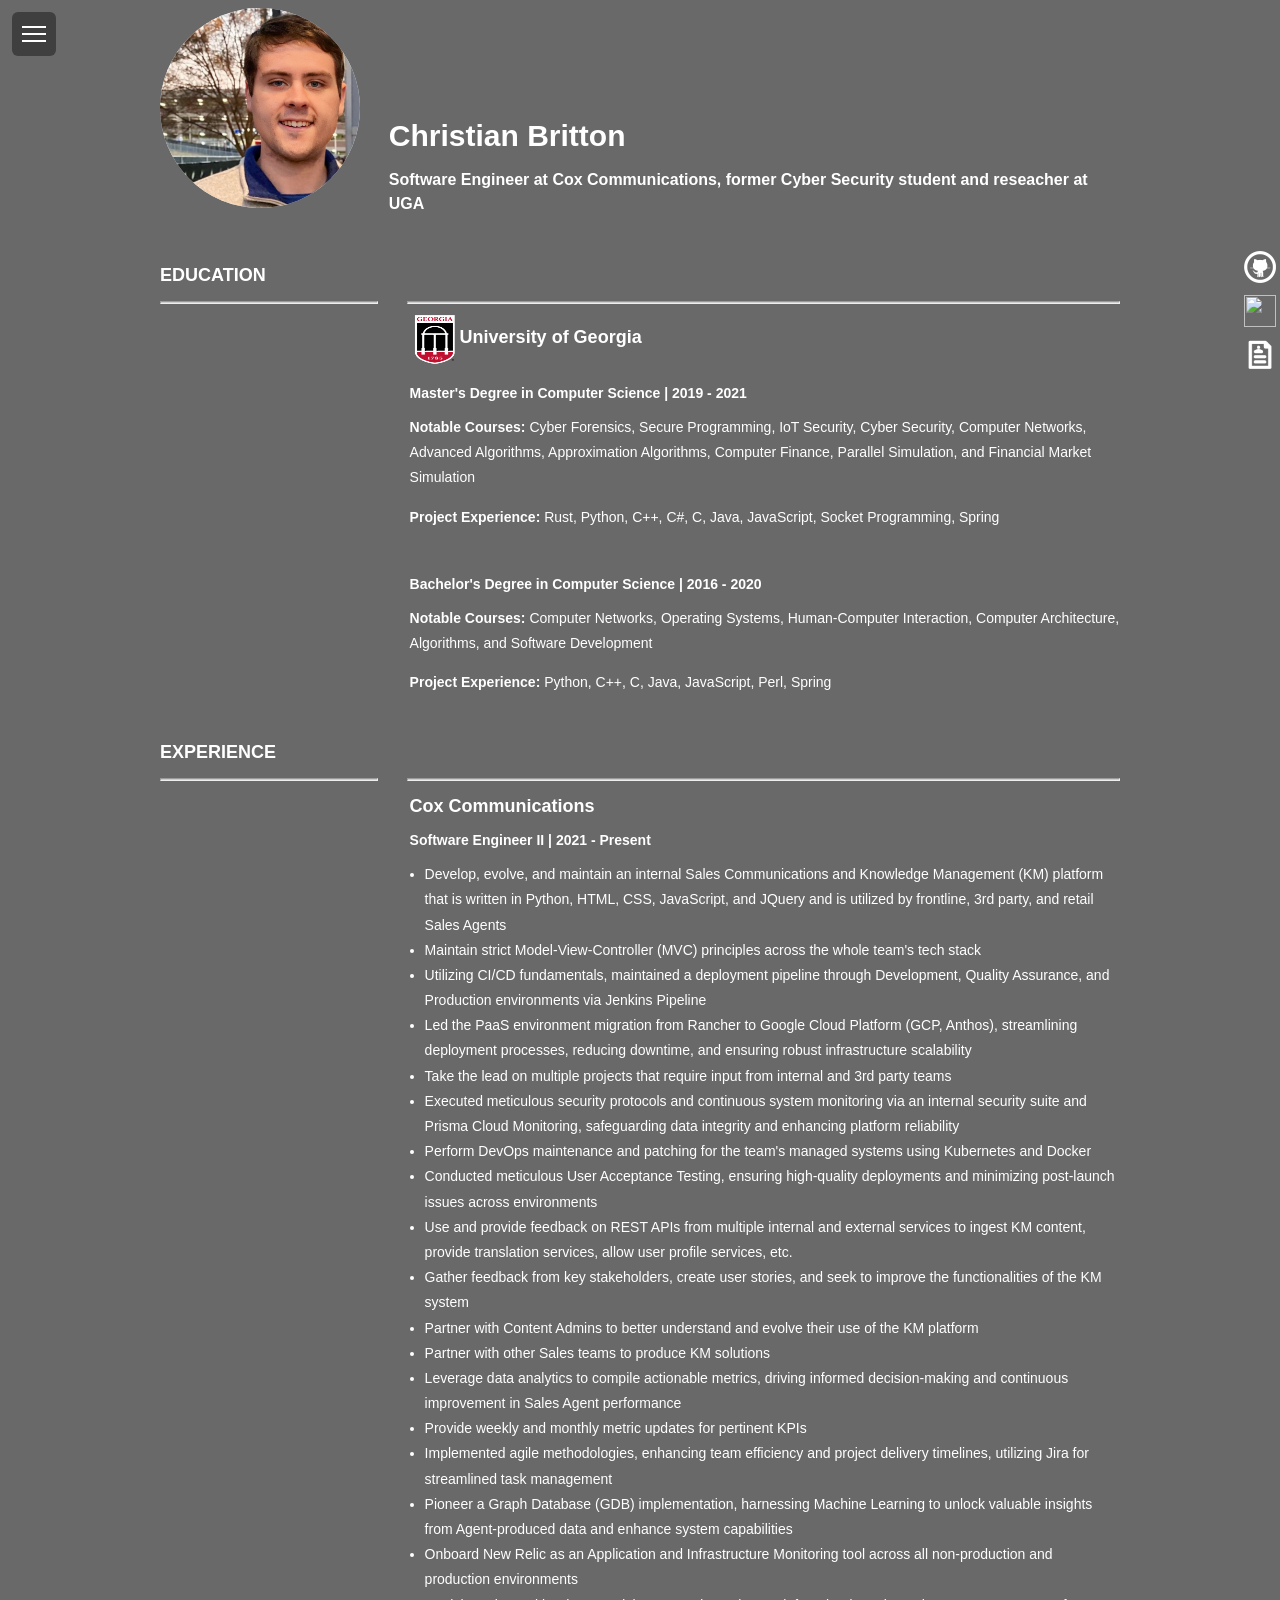
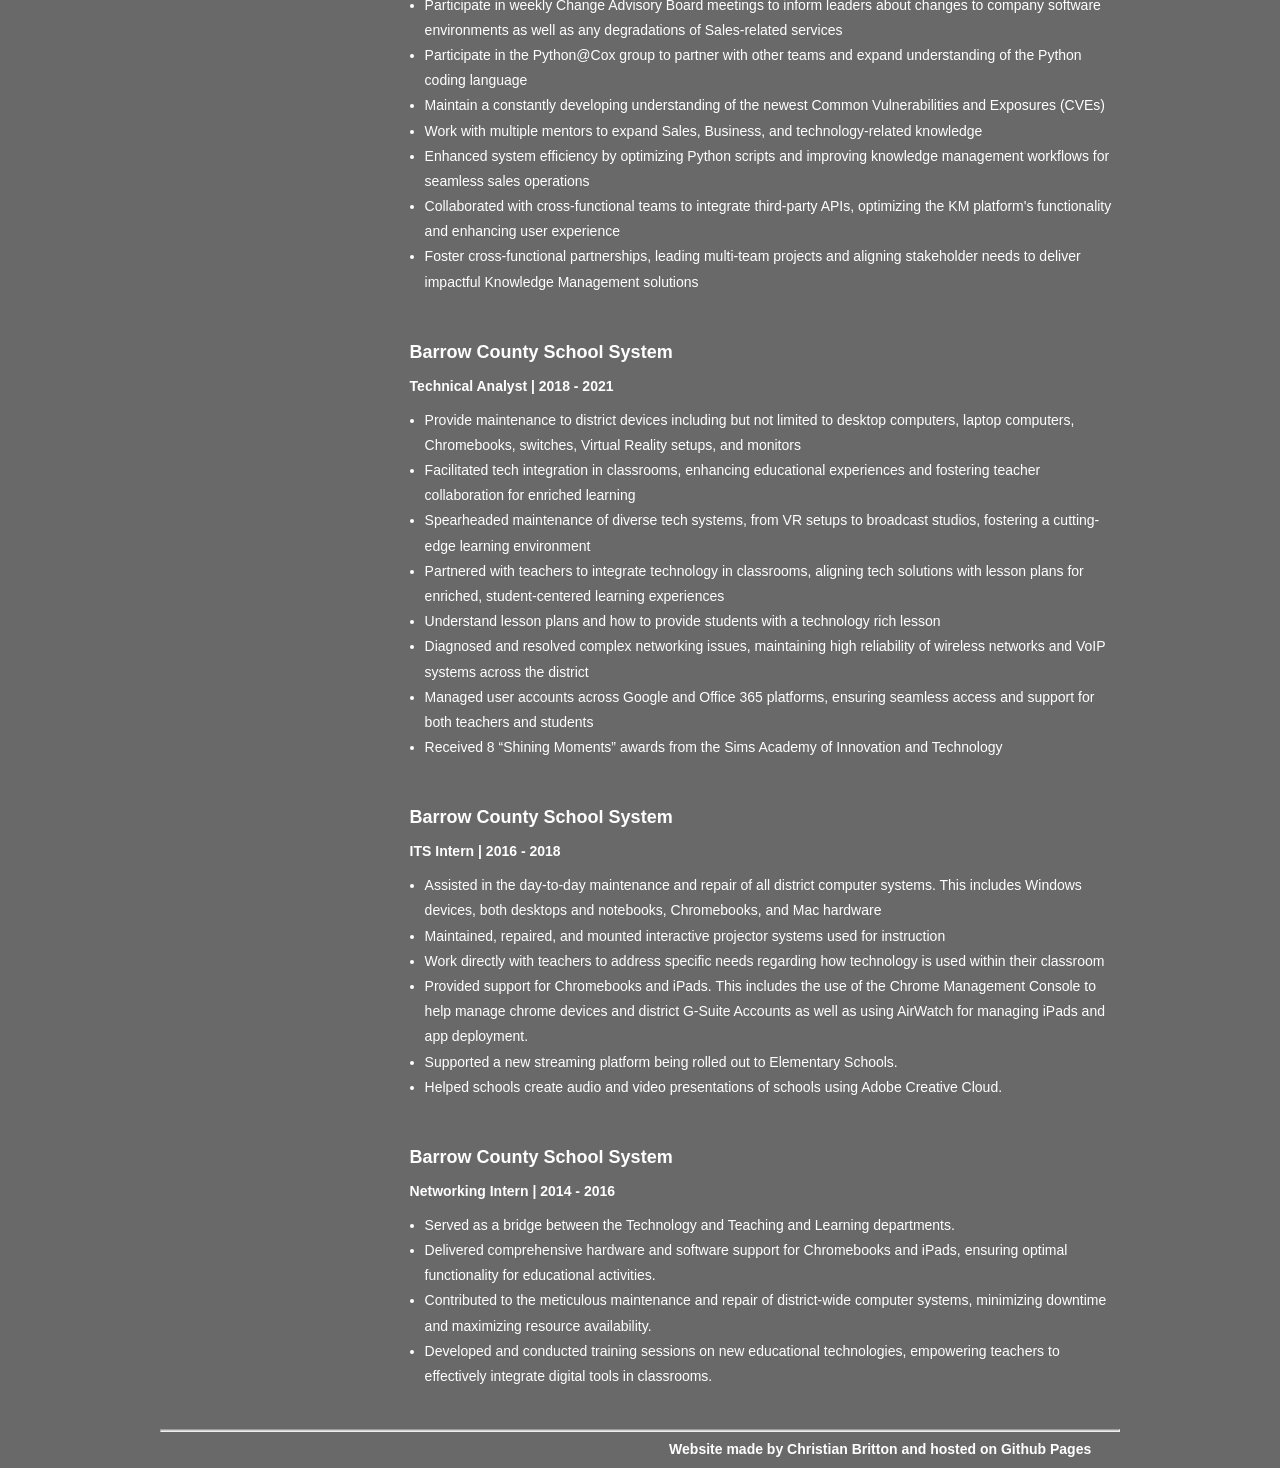
==== index.html @ 6e1168da "+ hamburger menu of active projects" ====
<!doctype html>
<html>
  <head>
    <meta charset="UTF-8">
    <meta name="viewport" content="width=device-width, initial-scale=1">
    <title>Christian Britton</title>

    <link rel="icon" type="image/png" href="resources/images/profile.jpg">
    <link href="resources/styles/index.css" rel="stylesheet" type="text/css">
  </head>

  <body>

    <!-- Hamburger menu (top-left) -->
    <button id="hamburger" class="hamburger" aria-label="Open menu" aria-expanded="false" aria-controls="sideMenu">
      <span class="hamburger-box">
        <span class="hamburger-inner"></span>
      </span>
    </button>

    <!-- Side navigation menu -->
    <nav id="sideMenu" class="side-menu" aria-hidden="true">
      <div class="side-menu-inner">
        <button id="sideClose" class="side-close" aria-label="Close menu">×</button>
        <h3 class="menu-section-title">Active Projects</h3>
        <ul class="menu-list">
          <li><a href="https://github.com/cbritt0n/mcp-auth-py" target="_blank" rel="noopener">mcp-auth-py</a></li>
        </ul>
      </div>
    </nav>


    <!-- Sticky social media icons -->
    <div class="sticky-container">
      <ul class="sticky">
        <li>
          <a href="http://www.github.com/cbritt0n" target="_blank"><img src="resources/images/github.png" width="32" height="32"></a>
        </li>
        <li>
          <a href="https://www.linkedin.com/in/cbritt0n" target="_blank"><img src="resources/images/linkedin.svg" width="32" height="32"></a>
        </li>
        <li>
          <a href="resources/downloads/Christian-Britton.pdf" target="_blank"><img src="resources/images/cv.gif" width="32" height="32"></a>
        </li>
      </ul>
    </div>
      
    <!-- Profile Header content -->
    <header>
      <!-- Profile photo --> 
      <div class="profilePhoto"> 
        <img src="resources/images/profile.jpg" style="border-radius: 50%;" alt="Profile Picture" height="200" width="200">
      </div>

      <!-- Profile details -->
      <div class="profileHeader">
        <h1><a href="mailto:brittonca@icloud.com">Christian Britton</a></h1>
        <h3>Software Engineer at Cox Communications, former Cyber Security student and reseacher at UGA</h3>
      </div>
    </header>

    <br />

    <!-- Main content -->
    <div class="section2">

      <!-- Education  -->
      <h2 class="sectionTitle">Education</h2>
      <hr class="sectionTitleRule">
      <hr class="sectionTitleRule2">

      <div class="section2Content">
        <!-- UGA - Master's -->
        <div style='display: inline-flex;'>
          <div class='child'><img src="resources/images/ugalogo.png" alt="UGA Logo" height="55" width="50"></div>
          <div class='child'><h2 class="sectionContentTitle">University of Georgia</h2></div>
        </div>
        <h3 class="sectionContentSubTitle"><strong>Master's Degree in Computer Science | 2019 - 2021</strong></h3>
        <p class="sectionContent"><strong>Notable Courses:</strong> Cyber Forensics, Secure Programming, IoT Security, Cyber Security, Computer Networks, Advanced Algorithms, Approximation Algorithms, Computer Finance, Parallel Simulation, and Financial Market Simulation</p>
        <p class="sectionContent"><strong>Project Experience:</strong> Rust, Python, C++, C#, C, Java, JavaScript, Socket Programming, Spring</p>

        <br />

        <!-- UGA - Bachelor's -->
        <h3 class="sectionContentSubTitle"><strong>Bachelor's Degree in Computer Science | 2016 - 2020</strong></h3>
        <p class="sectionContent"><strong>Notable Courses:</strong> Computer Networks, Operating Systems, Human-Computer Interaction, Computer Architecture, Algorithms, and Software Development</p>
        <p class="sectionContent"><strong>Project Experience:</strong> Python, C++, C, Java, JavaScript, Perl, Spring</p>
      </div>

      <br />

      <!-- Work Experience -->
      <h2 class="sectionTitle">Experience</h2>
      <hr class="sectionTitleRule">
      <hr class="sectionTitleRule2">

      <div class="section2Content">
        <!-- Cox Communications -->
        <h2 class="sectionContentTitle">Cox Communications</h2>
        <h3 class="sectionContentSubTitle"><strong>Software Engineer II | 2021 - Present</strong></h3>
        <ul class="sectionContent" style="padding-inline-start: 15px;">
          <li>Develop, evolve, and maintain an internal Sales Communications and Knowledge Management (KM) platform that is written in Python, HTML, CSS, JavaScript, and JQuery and is utilized by frontline, 3rd party, and retail Sales Agents</li>
          <li>Maintain strict Model-View-Controller (MVC) principles across the whole team's tech stack</li>
          <li>Utilizing CI/CD fundamentals, maintained a deployment pipeline through Development, Quality Assurance, and Production environments via Jenkins Pipeline</li>
          <li>Led the PaaS environment migration from Rancher to Google Cloud Platform (GCP, Anthos), streamlining deployment processes, reducing downtime, and ensuring robust infrastructure scalability</li>
          <li>Take the lead on multiple projects that require input from internal and 3rd party teams</li>
          <li>Executed meticulous security protocols and continuous system monitoring via an internal security suite and Prisma Cloud Monitoring, safeguarding data integrity and enhancing platform reliability</li>
          <li>Perform DevOps maintenance and patching for the team's managed systems using Kubernetes and Docker</li>
          <li>Conducted meticulous User Acceptance Testing, ensuring high-quality deployments and minimizing post-launch issues across environments</li>
          <li>Use and provide feedback on REST APIs from multiple internal and external services to ingest KM content, provide translation services, allow user profile services, etc.</li>
          <li>Gather feedback from key stakeholders, create user stories, and seek to improve the functionalities of the KM system</li>
          <li>Partner with Content Admins to better understand and evolve their use of the KM platform</li>
          <li>Partner with other Sales teams to produce KM solutions</li>
          <li>Leverage data analytics to compile actionable metrics, driving informed decision-making and continuous improvement in Sales Agent performance</li>
          <li>Provide weekly and monthly metric updates for pertinent KPIs</li>
          <li>Implemented agile methodologies, enhancing team efficiency and project delivery timelines, utilizing Jira for streamlined task management</li>
          <li>Pioneer a Graph Database (GDB) implementation, harnessing Machine Learning to unlock valuable insights from Agent-produced data and enhance system capabilities</li>
          <li>Onboard New Relic as an Application and Infrastructure Monitoring tool across all non-production and production environments</li>
          <li>Participate in weekly Change Advisory Board meetings to inform leaders about changes to company software environments as well as any degradations of Sales-related services</li>
          <li>Participate in the Python@Cox group to partner with other teams and expand understanding of the Python coding language</li>
          <li>Maintain a constantly developing understanding of the newest Common Vulnerabilities and Exposures (CVEs)</li>
          <li>Work with multiple mentors to expand Sales, Business, and technology-related knowledge</li>
          <li>Enhanced system efficiency by optimizing Python scripts and improving knowledge management workflows for seamless sales operations</li>
          <li>Collaborated with cross-functional teams to integrate third-party APIs, optimizing the KM platform's functionality and enhancing user experience</li>
          <li>Foster cross-functional partnerships, leading multi-team projects and aligning stakeholder needs to deliver impactful Knowledge Management solutions</li>
        </ul>
        
        <br />

        <!-- Barrow County School System - Technical Analyst -->
        <h2 class="sectionContentTitle">Barrow County School System</h2>
        <h3 class="sectionContentSubTitle"><strong>Technical Analyst | 2018 - 2021</strong></h3>
        <ul class="sectionContent" style="padding-inline-start: 15px;">
          <li>Provide maintenance to district devices including but not limited to desktop computers, laptop computers, Chromebooks, switches, Virtual Reality setups, and monitors</li>
          <li>Facilitated tech integration in classrooms, enhancing educational experiences and fostering teacher collaboration for enriched learning</li>
          <li>Spearheaded maintenance of diverse tech systems, from VR setups to broadcast studios, fostering a cutting-edge learning environment</li>
          <li>Partnered with teachers to integrate technology in classrooms, aligning tech solutions with lesson plans for enriched, student-centered learning experiences</li>
          <li>Understand lesson plans and how to provide students with a technology rich lesson</li>
          <li>Diagnosed and resolved complex networking issues, maintaining high reliability of wireless networks and VoIP systems across the district</li>
          <li>Managed user accounts across Google and Office 365 platforms, ensuring seamless access and support for both teachers and students</li>
          <li>Received 8 “Shining Moments” awards from the Sims Academy of Innovation and Technology</li>
        </ul>

        <br />

        <!-- Barrow County School System - ITS Intern -->
        <h2 class="sectionContentTitle">Barrow County School System</h2>
        <h3 class="sectionContentSubTitle"><strong>ITS Intern | 2016 - 2018</strong></h3>
        <ul class="sectionContent" style="padding-inline-start: 15px;">
          <li>Assisted in the day-to-day maintenance and repair of all district computer systems. This includes Windows devices, both desktops and notebooks, Chromebooks, and Mac hardware</li>
          <li>Maintained, repaired, and mounted interactive projector systems used for instruction</li>
          <li>Work directly with teachers to address specific needs regarding how technology is used within their classroom</li>
          <li>Provided support for Chromebooks and iPads. This includes the use of the Chrome Management Console to help manage chrome devices and district G-Suite Accounts as well as using AirWatch for managing iPads and app deployment.</li>
          <li>Supported a new streaming platform being rolled out to Elementary Schools.</li>
          <li>Helped schools create audio and video presentations of schools using Adobe Creative Cloud.</li>
        </ul>

        <br />

        <!-- Barrow County School System - Networking Intern -->
        <h2 class="sectionContentTitle">Barrow County School System</h2>
        <h3 class="sectionContentSubTitle"><strong>Networking Intern | 2014 - 2016</strong></h3>
        <ul class="sectionContent" style="padding-inline-start: 15px;">
          <li>Served as a bridge between the Technology and Teaching and Learning departments.</li>
          <li>Delivered comprehensive hardware and software support for Chromebooks and iPads, ensuring optimal functionality for educational activities.</li>
          <li>Contributed to the meticulous maintenance and repair of district-wide computer systems, minimizing downtime and maximizing resource availability.</li>
          <li>Developed and conducted training sessions on new educational technologies, empowering teachers to effectively integrate digital tools in classrooms.</li>
        </ul>

      </div>
    </div>

    <br />

    <hr class="sectionTitleRule">

    <footer>
      <div class="footerNote">Website made by Christian Britton and hosted on Github Pages</div>
    </footer>
    
    <script>
      (function(){
        var hamburger = document.getElementById('hamburger');
        var sideMenu = document.getElementById('sideMenu');
        var sideClose = document.getElementById('sideClose');
        var firstLink = sideMenu && sideMenu.querySelector('.menu-list a');
        var lastFocused = null;

        function openMenu(){
          lastFocused = document.activeElement;
          sideMenu.classList.add('open');
          hamburger.classList.add('open');
          hamburger.setAttribute('aria-expanded','true');
          hamburger.setAttribute('aria-hidden','true');
          sideMenu.setAttribute('aria-hidden','false');
          if(firstLink) firstLink.focus();
        }

        function closeMenu(){
          sideMenu.classList.remove('open');
          hamburger.classList.remove('open');
          hamburger.setAttribute('aria-expanded','false');
          hamburger.setAttribute('aria-hidden','false');
          sideMenu.setAttribute('aria-hidden','true');
          if(lastFocused) lastFocused.focus();
        }

        if(hamburger){
          hamburger.addEventListener('click', function(e){
            var expanded = hamburger.getAttribute('aria-expanded') === 'true';
            if(expanded) closeMenu(); else openMenu();
          });
        }

        if(sideClose){ sideClose.addEventListener('click', closeMenu); }

        // Close on Escape
        document.addEventListener('keydown', function(e){
          if(e.key === 'Escape' && sideMenu.classList.contains('open')){ closeMenu(); }
        });

        // Close when clicking outside the menu
        document.addEventListener('click', function(e){
          if(!sideMenu.classList.contains('open')) return;
          var target = e.target;
          if(target === hamburger || hamburger.contains(target)) return;
          if(sideMenu.contains(target)) return;
          closeMenu();
        });
      })();
    </script>
  </body>
</html>
---- resources/styles/index.css ----
@charset "utf-8";
.sticky-container{
    padding:0px;
    margin:0px;
    position:fixed;
    right:-130px;
    top:230px;
    width:210px;
    z-index: 1100;
}
.sticky li{
    list-style-type:none;
    background-color:transparent;
    color:transparent;
    height:43px;
    padding:0px;
    margin:0px 0px 1px 0px;
    -webkit-transition:all 0.25s ease-in-out;
    -moz-transition:all 0.25s ease-in-out;
    -o-transition:all 0.25s ease-in-out;
    transition:all 0.25s ease-in-out;
    cursor:pointer;
}
.sticky li img{
    float:left;
    margin:5px 4px;
    margin-right:5px;
}
.sticky li p{
    padding-top:5px;
    margin:0px;
    line-height:16px;
    font-size:11px;
}
.sticky li p a{
    text-decoration:none;
    color:#2C3539;
}
.sticky li p a:hover{
    text-decoration:underline;
}

/* Global Styles */
a:link {
	font-family: 'Montserrat', sans-serif;
	color: white;
	text-decoration: none;
}

a:visited {
	font-family: 'Montserrat', sans-serif;
	color: white;
    text-decoration: none;
}

a:hover {
	font-family: 'Montserrat', sans-serif;
	color: darkgray;
    text-decoration: none;
}

a:active {
	font-family: 'Montserrat', sans-serif;
	color: white;
    text-decoration: none;
}

body {
	margin-left: auto;
	margin-right: auto;
	width: 92%;
	max-width: 960px;
	padding-left: 2.275%;
	padding-right: 2.275%;
	background-color: dimgrey;
}
/* Header */
header {
	text-align: center;
	display: block;
}
header .profileLogo .logoPlaceholder {
	background-color: rgba(208,207,207,1.00);
	width: 187px;
	text-align: center;
}
header .logoPlaceholder span {
	width: 80px;
	height: 22px;
	font-family: 'Montserrat', sans-serif;
	color: rgba(255,255,255,1.00);
	font-size: 30px;
	font-weight: 700;
	line-height: 53px;
}
header .profilePhoto {
	background-color: rgba(237,237,237,1.00);
	width: 200px;
	border-radius: 50%;
	height: 200px;
	clear: both;
}
header .profileHeader h1 {
	font-family: 'Montserrat', sans-serif;
	color: white;
	font-size: 30px;
	font-weight: 700;
	line-height: 24px;
}
header .profileHeader h3 {
	font-family: sans-serif;
	color: white;
	font-size: 16px;
	font-weight: 700;
	line-height: 24px;
}
hr {
	background-color: rgba(208,207,207,1.00);
	height: 1px;
}
header .profileHeader p {
	font-family: sans-serif;
	color: white;
	font-size: 14px;
	font-weight: 400;
	line-height: 1.8;
	overflow-y: auto;
}
header .socialNetworkNavBar {
	text-align: center;
	display: block;
	margin-top: 60px;
	clear: both;
}
header .socialNetworkNavBar .socialNetworkNav {
	border-radius: 50%;
	cursor: pointer;
}
header .socialNetworkNavBar .socialNetworkNav img:hover {
	opacity: 0.5;
}
/* Main Content sections */
.mainContent .section1 {
	display: block;
}
.section1 .sectionTitle, .section2 .sectionTitle {
	font-family: 'Montserrat', sans-serif;
	color: white;
	font-size: 18px;
	font-weight: 700;
	text-transform: uppercase;
}
.section1 .sectionTitleRule, .section2 .sectionTitleRule {
	margin: 0 3% 0 0;
	float: left;
	clear: both;
}
.section1 .sectionTitleRule2, .section2 .sectionTitleRule2 {
	background-color: rgba(208,207,207,1.00);
	height: 1px;
	padding: 0px;
}
.mainContent .section1 .section1Content {
	font-family: ProximaNova;
	font-size: 14px;
	font-weight: 100;
	color: white;
}
.mainContent .section1 .section1Content span {
	color: white;
	font-family: sans-serif;
}
.section2 .sectionContentTitle {
	font-family: sans-serif;
	color: white;
	font-size: 18px;
	font-weight: 700;
}
.section2 .sectionContentSubTitle {
	font-family: sans-serif;
	color: white;
	font-size: 14px;
	font-weight: 400;
}
.section2 .sectionContent {
	font-family: sans-serif;
	color: white;
	font-size: 14px;
	font-weight: 400;
	line-height: 1.8;
}
.mainContent {
	display: block;
}
.mainContent .externalResourcesNav .externalResources {
	background-color: rgba(208,207,207,1.00);
	display: inline-block;
	text-align: center;
	margin-top: 0px;
	padding-top: 3%;
	cursor: pointer;
}
.mainContent .externalResourcesNav .externalResources:hover {
	background-color: rgba(153,153,153,1.00);
}
.externalResourcesNav .externalResources a {
	font-family: 'Montserrat', sans-serif;
	color: white;
	font-size: 14px;
	font-weight: 400;
	line-height: 18px;
	text-decoration: none;
}
.stretch {
	content: '';
	display: inline-block;
	margin-left: 2%;
	margin-right: 2%;
}
/* Footer */
footer .footerDisclaimer {
	font-family: sans-serif;
	font-size: 14px;
	line-height: 18px;
	align: center;
	color: white;
	font-weight: 700;
}
footer .footerDisclaimer span {
	color: white;
	align: center;
	font-weight: 400;
}
footer .footerNote {
	font-family: sans-serif;
	font-size: 14px;
	line-height: 18px;
	color: white;
	font-weight: 700;
	padding-bottom: 10px;
}
footer .footerNote span {
	color: white;
	font-weight: 400;
}

/* Hamburger & Side Menu */
.hamburger{
	position: fixed;
	top: 12px;
	left: 12px;
	width: 44px;
	height: 44px;
	padding: 6px;
	border: none;
	background: rgba(0,0,0,0.4);
	border-radius: 6px;
	z-index: 1300;
	display: flex;
	align-items: center;
	justify-content: center;
	cursor: pointer;
}
.hamburger:focus{ outline: 2px solid #ffffff55; }
.hamburger-box{ width: 24px; height: 16px; display: inline-block; position: relative; }
.hamburger-inner, .hamburger-inner::before, .hamburger-inner::after{
	width: 24px;
	height: 2px;
	background-color: white;
	display: block;
	position: absolute;
	left: 0;
	transition: transform .25s ease, opacity .2s ease;
}
.hamburger-inner{ top: 7px; }
.hamburger-inner::before{ content: ''; top: -7px; }
.hamburger-inner::after{ content: ''; top: 7px; }

.side-menu{
	position: fixed;
	top: 0;
	left: 0;
	height: 100vh;
	width: 280px;
	max-width: 80vw;
	background: rgba(30,30,30,0.98);
	color: white;
	transform: translateX(-110%);
	transition: transform .3s ease;
	z-index: 1200;
	box-shadow: 2px 0 12px rgba(0,0,0,0.6);
}
.side-menu.open{ transform: translateX(0); }
.side-menu-inner{ padding: 20px; }
.side-close{ background: transparent; border: none; color: white; font-size: 28px; float: right; cursor: pointer; }
.menu-section-title{ font-family: 'Montserrat', sans-serif; margin-top: 8px; color: white; }
.menu-list{ list-style: none; padding: 12px 0 0 0; margin: 0; }
.menu-list li{ margin: 8px 0; }
.menu-list a{ color: #cbd5df; text-decoration: none; font-weight: 600; }
.menu-list a:hover{ color: white; text-decoration: underline; }

/* When menu opened: keep hamburger appearance (close button is inside the side menu) */
.hamburger.open { display: none; }

/* Media query for Mobile devices*/
@media only screen and (min-width : 285px) and (max-width : 480px) {
/* Header */
header {
	width: 100%;
	float: none;
}
header .profileLogo .logoPlaceholder {
	display: inline-block;
}
header .profilePhoto {
	display: inline-block;
}
header .profileHeader {
	text-align: center;
	margin-top: 10%;
}
header .profileHeader p {
	text-align: justify;
}
header .socialNetworkNavBar {
	text-align: center;
	display: block;
	margin-top: 60px;
	clear: both;
	margin-bottom: 15%;
}
header .socialNetworkNavBar .socialNetworkNav {
	width: 60px;
	height: 60px;
	display: inline-block;
	margin-right: 23px;
}
/* Main content sections */
.mainContent .section1 {
	text-align: center;
	margin-bottom: 10%;
}
.section1 .section1Title, .section2 .section1Title {
	text-align: center;
}
.section1 .sectionTitleRule, .section2 .sectionTitleRule {
	width: 100%;
}
.section1 .sectionTitleRule2, .section2 .sectionTitleRule2 {
	display: none;
}
.mainContent .section1 .section1Content {
	display: inline-block;
	text-align: left;
	font-family: sans-serif;
	text-align: justify;
}
.mainContent .section2 {
	display: block;
	text-align: center;
}
.section2 .section2Content {
	margin-top: 10%;
	text-align: justify;
	margin-bottom: 10%;
}
.mainContent .externalResourcesNav {
	margin-bottom: 10%;
}
.mainContent .externalResourcesNav .externalResources {
	width: 100%;
	height: 35px;
}
/* Footer */
footer {
	display: block;
	text-align: center;
	font-family: sans-serif;
}
}

/* Media Query for Tablets */
@media only screen and (min-width : 481px) and (max-width : 1024px) {
/* Header */
header {
	width: 100%;
	float: none;
}
header .profileLogo .logoPlaceholder {
	display: inline-block;
	font-family: 'Montserrat', sans-serif;
}
header .profilePhoto {
	clear: both;
	margin-left: auto;
  	margin-right: auto;
}
header .profileHeader {
	text-align: left;
	margin-top: 7%;
}
header .socialNetworkNavBar .socialNetworkNav {
	width: 74px;
	height: 74px;
	display: inline-block;
	margin-right: 23px;
}
/* Main content and sections */
.section1 .section1Title, .section2 .section1Title {
	text-align: center;
}
.section1 .sectionTitleRule, .section2 .sectionTitleRule {
	width: 100%;
}
.section1 .sectionTitleRule2, .section2 .sectionTitleRule2 {
	display: none;
}
.mainContent .section1 .section1Content {
	display: block;
	margin: 0% 0% 0% 20%;
	font-family: sans-serif;
	margin-top: 5%;
	margin-bottom: 5%;
}
.mainContent .section2 {
	clear: both;
}
.section2 .section2Content {
	padding: 0px;
	margin-left: 20%;
	font-family: sans-serif;
	margin-top: 5%;
	margin-bottom: 5%;
}
.mainContent .externalResourcesNav {
	margin-left: 20%;
	margin-top: 40px;
	margin-bottom: 40px;
	text-align: center;
	padding-top: 0px;
	clear: both;
}
.mainContent .externalResourcesNav .externalResources {
	width: 199px;
	height: 48px;
	margin-top: 5%;
}
/* Footer */
footer .footerDisclaimer {
	float: left;
	align: center;
	margin-left: 3%;
	font-family: sans-serif;
}
footer .footerNote {
	float: right;
	margin-right: 3%;
	font-family: sans-serif;
}
}

/* Desktops and laptops  */
@media only screen and (min-width:1025px) {
/* Header */
header .profileLogo .logoPlaceholder {
	float: left;
	margin-bottom: 50px;
}
header .profilePhoto {
	float: left;
	clear: both;
	margin-right: 3%;
}
header .profileHeader {
	text-align: left;
	padding-top: 10%;
}
header .socialNetworkNavBar .socialNetworkNav {
	width: 74px;
	height: 74px;
	display: inline-block;
	margin-right: 23px;
}
/* Main content sections */
.section1 .sectionTitleRule, .section2 .sectionTitleRule {
	width: 22.5%;
}
.mainContent .section1 .section1Content {
	display: block;
	margin-top: 0%;
	margin-right: 0%;
	margin-left: 26%;
	margin-bottom: 0%;
	font-family: sans-serif;
}
.mainContent .section2 {
	clear: both;
}
.section2 .section2Content {
	padding: 0px;
	margin-left: 26%;
	font-family: sans-serif;
}
.mainContent .externalResourcesNav {
	margin-top: 40px;
	margin-bottom: 40px;
	text-align: center;
	padding-top: 0px;
	clear: both;
}
.mainContent .externalResourcesNav .externalResources {
	width: 199px;
	height: 48px;
}
/* Footer */
footer .footerDisclaimer {
	float: left;
	margin-left: 3%;
	font-family: sans-serif;
}
footer .footerNote {
	float: right;
	margin-right: 3%;
	font-family: sans-serif;
}
}
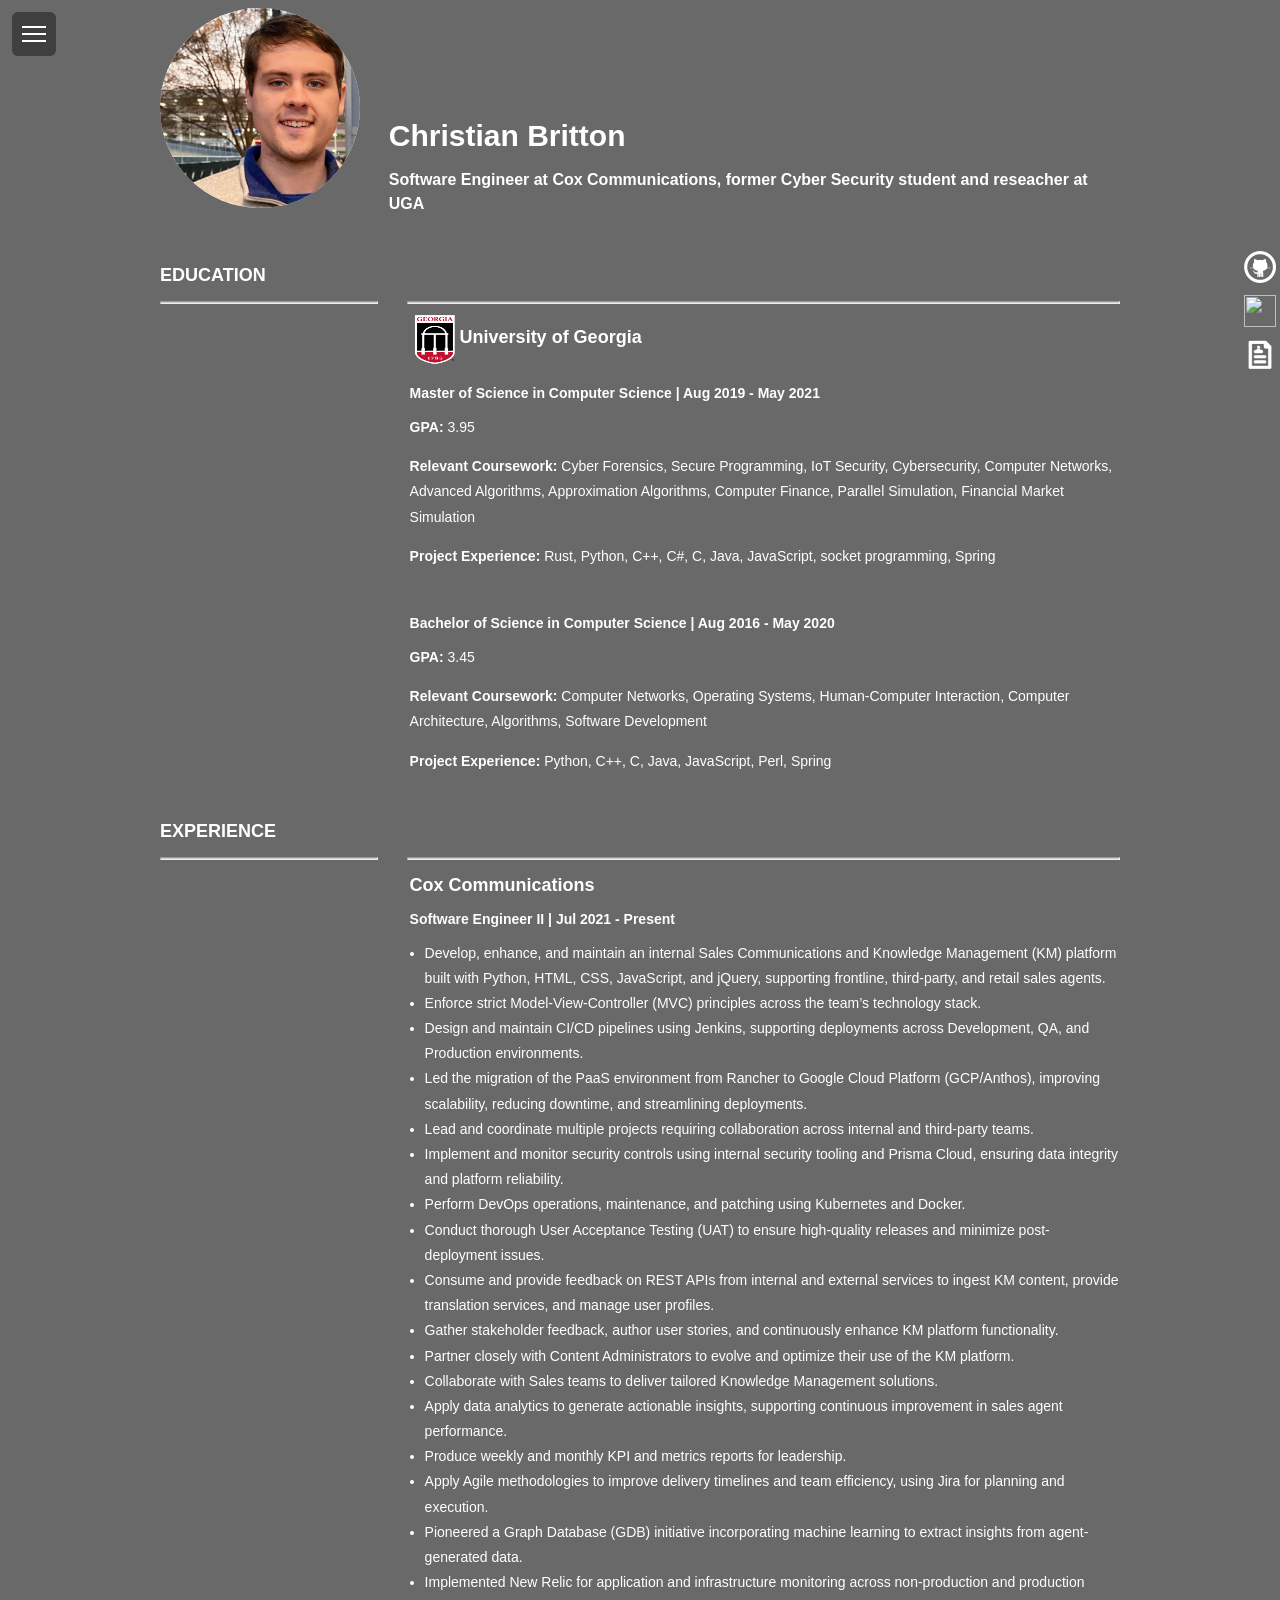
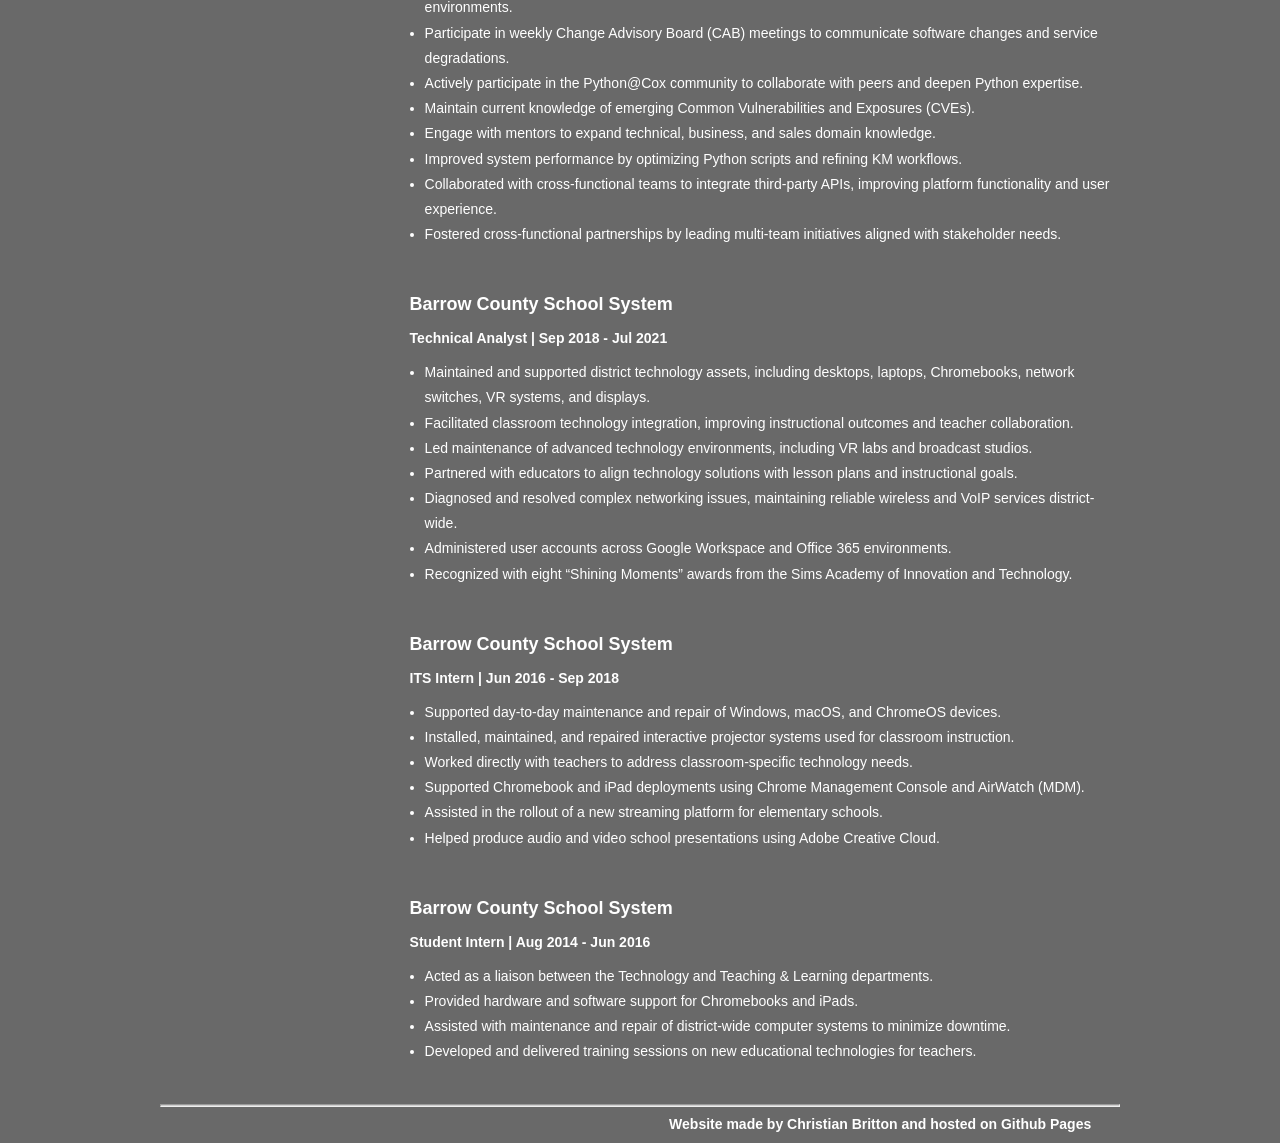
==== commit 2c7b83bf: "updates to the Education and Experience fields, updated Resume" ====
--- a/index.html
+++ b/index.html
@@ -25,6 +25,7 @@
         <h3 class="menu-section-title">Active Projects</h3>
         <ul class="menu-list">
           <li><a href="https://github.com/cbritt0n/mcp-auth-py" target="_blank" rel="noopener">mcp-auth-py</a></li>
+          <li><a href="https://github.com/cbritt0n/loggem" target="_blank" rel="noopener">loggem</a></li>
         </ul>
       </div>
     </nav>
@@ -75,15 +76,17 @@
           <div class='child'><img src="resources/images/ugalogo.png" alt="UGA Logo" height="55" width="50"></div>
           <div class='child'><h2 class="sectionContentTitle">University of Georgia</h2></div>
         </div>
-        <h3 class="sectionContentSubTitle"><strong>Master's Degree in Computer Science | 2019 - 2021</strong></h3>
-        <p class="sectionContent"><strong>Notable Courses:</strong> Cyber Forensics, Secure Programming, IoT Security, Cyber Security, Computer Networks, Advanced Algorithms, Approximation Algorithms, Computer Finance, Parallel Simulation, and Financial Market Simulation</p>
-        <p class="sectionContent"><strong>Project Experience:</strong> Rust, Python, C++, C#, C, Java, JavaScript, Socket Programming, Spring</p>
+        <h3 class="sectionContentSubTitle"><strong>Master of Science in Computer Science | Aug 2019 - May 2021</strong></h3>
+        <p class="sectionContent"><strong>GPA:</strong> 3.95</p>
+        <p class="sectionContent"><strong>Relevant Coursework:</strong> Cyber Forensics, Secure Programming, IoT Security, Cybersecurity, Computer Networks, Advanced Algorithms, Approximation Algorithms, Computer Finance, Parallel Simulation, Financial Market Simulation</p>
+        <p class="sectionContent"><strong>Project Experience:</strong> Rust, Python, C++, C#, C, Java, JavaScript, socket programming, Spring</p>
 
         <br />
 
         <!-- UGA - Bachelor's -->
-        <h3 class="sectionContentSubTitle"><strong>Bachelor's Degree in Computer Science | 2016 - 2020</strong></h3>
-        <p class="sectionContent"><strong>Notable Courses:</strong> Computer Networks, Operating Systems, Human-Computer Interaction, Computer Architecture, Algorithms, and Software Development</p>
+        <h3 class="sectionContentSubTitle"><strong>Bachelor of Science in Computer Science | Aug 2016 - May 2020</strong></h3>
+        <p class="sectionContent"><strong>GPA:</strong> 3.45</p>
+        <p class="sectionContent"><strong>Relevant Coursework:</strong> Computer Networks, Operating Systems, Human-Computer Interaction, Computer Architecture, Algorithms, Software Development</p>
         <p class="sectionContent"><strong>Project Experience:</strong> Python, C++, C, Java, JavaScript, Perl, Spring</p>
       </div>
 
@@ -97,74 +100,73 @@
       <div class="section2Content">
         <!-- Cox Communications -->
         <h2 class="sectionContentTitle">Cox Communications</h2>
-        <h3 class="sectionContentSubTitle"><strong>Software Engineer II | 2021 - Present</strong></h3>
-        <ul class="sectionContent" style="padding-inline-start: 15px;">
-          <li>Develop, evolve, and maintain an internal Sales Communications and Knowledge Management (KM) platform that is written in Python, HTML, CSS, JavaScript, and JQuery and is utilized by frontline, 3rd party, and retail Sales Agents</li>
-          <li>Maintain strict Model-View-Controller (MVC) principles across the whole team's tech stack</li>
-          <li>Utilizing CI/CD fundamentals, maintained a deployment pipeline through Development, Quality Assurance, and Production environments via Jenkins Pipeline</li>
-          <li>Led the PaaS environment migration from Rancher to Google Cloud Platform (GCP, Anthos), streamlining deployment processes, reducing downtime, and ensuring robust infrastructure scalability</li>
-          <li>Take the lead on multiple projects that require input from internal and 3rd party teams</li>
-          <li>Executed meticulous security protocols and continuous system monitoring via an internal security suite and Prisma Cloud Monitoring, safeguarding data integrity and enhancing platform reliability</li>
-          <li>Perform DevOps maintenance and patching for the team's managed systems using Kubernetes and Docker</li>
-          <li>Conducted meticulous User Acceptance Testing, ensuring high-quality deployments and minimizing post-launch issues across environments</li>
-          <li>Use and provide feedback on REST APIs from multiple internal and external services to ingest KM content, provide translation services, allow user profile services, etc.</li>
-          <li>Gather feedback from key stakeholders, create user stories, and seek to improve the functionalities of the KM system</li>
-          <li>Partner with Content Admins to better understand and evolve their use of the KM platform</li>
-          <li>Partner with other Sales teams to produce KM solutions</li>
-          <li>Leverage data analytics to compile actionable metrics, driving informed decision-making and continuous improvement in Sales Agent performance</li>
-          <li>Provide weekly and monthly metric updates for pertinent KPIs</li>
-          <li>Implemented agile methodologies, enhancing team efficiency and project delivery timelines, utilizing Jira for streamlined task management</li>
-          <li>Pioneer a Graph Database (GDB) implementation, harnessing Machine Learning to unlock valuable insights from Agent-produced data and enhance system capabilities</li>
-          <li>Onboard New Relic as an Application and Infrastructure Monitoring tool across all non-production and production environments</li>
-          <li>Participate in weekly Change Advisory Board meetings to inform leaders about changes to company software environments as well as any degradations of Sales-related services</li>
-          <li>Participate in the Python@Cox group to partner with other teams and expand understanding of the Python coding language</li>
-          <li>Maintain a constantly developing understanding of the newest Common Vulnerabilities and Exposures (CVEs)</li>
-          <li>Work with multiple mentors to expand Sales, Business, and technology-related knowledge</li>
-          <li>Enhanced system efficiency by optimizing Python scripts and improving knowledge management workflows for seamless sales operations</li>
-          <li>Collaborated with cross-functional teams to integrate third-party APIs, optimizing the KM platform's functionality and enhancing user experience</li>
-          <li>Foster cross-functional partnerships, leading multi-team projects and aligning stakeholder needs to deliver impactful Knowledge Management solutions</li>
+        <h3 class="sectionContentSubTitle"><strong>Software Engineer II | Jul 2021 - Present</strong></h3>
+        <ul class="sectionContent" style="padding-inline-start: 15px;">
+          <li>Develop, enhance, and maintain an internal Sales Communications and Knowledge Management (KM) platform built with Python, HTML, CSS, JavaScript, and jQuery, supporting frontline, third-party, and retail sales agents.</li>
+          <li>Enforce strict Model-View-Controller (MVC) principles across the team’s technology stack.</li>
+          <li>Design and maintain CI/CD pipelines using Jenkins, supporting deployments across Development, QA, and Production environments.</li>
+          <li>Led the migration of the PaaS environment from Rancher to Google Cloud Platform (GCP/Anthos), improving scalability, reducing downtime, and streamlining deployments.</li>
+          <li>Lead and coordinate multiple projects requiring collaboration across internal and third-party teams.</li>
+          <li>Implement and monitor security controls using internal security tooling and Prisma Cloud, ensuring data integrity and platform reliability.</li>
+          <li>Perform DevOps operations, maintenance, and patching using Kubernetes and Docker.</li>
+          <li>Conduct thorough User Acceptance Testing (UAT) to ensure high-quality releases and minimize post-deployment issues.</li>
+          <li>Consume and provide feedback on REST APIs from internal and external services to ingest KM content, provide translation services, and manage user profiles.</li>
+          <li>Gather stakeholder feedback, author user stories, and continuously enhance KM platform functionality.</li>
+          <li>Partner closely with Content Administrators to evolve and optimize their use of the KM platform.</li>
+          <li>Collaborate with Sales teams to deliver tailored Knowledge Management solutions.</li>
+          <li>Apply data analytics to generate actionable insights, supporting continuous improvement in sales agent performance.</li>
+          <li>Produce weekly and monthly KPI and metrics reports for leadership.</li>
+          <li>Apply Agile methodologies to improve delivery timelines and team efficiency, using Jira for planning and execution.</li>
+          <li>Pioneered a Graph Database (GDB) initiative incorporating machine learning to extract insights from agent-generated data.</li>
+          <li>Implemented New Relic for application and infrastructure monitoring across non-production and production environments.</li>
+          <li>Participate in weekly Change Advisory Board (CAB) meetings to communicate software changes and service degradations.</li>
+          <li>Actively participate in the Python@Cox community to collaborate with peers and deepen Python expertise.</li>
+          <li>Maintain current knowledge of emerging Common Vulnerabilities and Exposures (CVEs).</li>
+          <li>Engage with mentors to expand technical, business, and sales domain knowledge.</li>
+          <li>Improved system performance by optimizing Python scripts and refining KM workflows.</li>
+          <li>Collaborated with cross-functional teams to integrate third-party APIs, improving platform functionality and user experience.</li>
+          <li>Fostered cross-functional partnerships by leading multi-team initiatives aligned with stakeholder needs.</li>
         </ul>
         
         <br />
 
         <!-- Barrow County School System - Technical Analyst -->
         <h2 class="sectionContentTitle">Barrow County School System</h2>
-        <h3 class="sectionContentSubTitle"><strong>Technical Analyst | 2018 - 2021</strong></h3>
-        <ul class="sectionContent" style="padding-inline-start: 15px;">
-          <li>Provide maintenance to district devices including but not limited to desktop computers, laptop computers, Chromebooks, switches, Virtual Reality setups, and monitors</li>
-          <li>Facilitated tech integration in classrooms, enhancing educational experiences and fostering teacher collaboration for enriched learning</li>
-          <li>Spearheaded maintenance of diverse tech systems, from VR setups to broadcast studios, fostering a cutting-edge learning environment</li>
-          <li>Partnered with teachers to integrate technology in classrooms, aligning tech solutions with lesson plans for enriched, student-centered learning experiences</li>
-          <li>Understand lesson plans and how to provide students with a technology rich lesson</li>
-          <li>Diagnosed and resolved complex networking issues, maintaining high reliability of wireless networks and VoIP systems across the district</li>
-          <li>Managed user accounts across Google and Office 365 platforms, ensuring seamless access and support for both teachers and students</li>
-          <li>Received 8 “Shining Moments” awards from the Sims Academy of Innovation and Technology</li>
+        <h3 class="sectionContentSubTitle"><strong>Technical Analyst | Sep 2018 - Jul 2021</strong></h3>
+        <ul class="sectionContent" style="padding-inline-start: 15px;">
+          <li>Maintained and supported district technology assets, including desktops, laptops, Chromebooks, network switches, VR systems, and displays.</li>
+          <li>Facilitated classroom technology integration, improving instructional outcomes and teacher collaboration.</li>
+          <li>Led maintenance of advanced technology environments, including VR labs and broadcast studios.</li>
+          <li>Partnered with educators to align technology solutions with lesson plans and instructional goals.</li>
+          <li>Diagnosed and resolved complex networking issues, maintaining reliable wireless and VoIP services district-wide.</li>
+          <li>Administered user accounts across Google Workspace and Office 365 environments.</li>
+          <li>Recognized with eight “Shining Moments” awards from the Sims Academy of Innovation and Technology.</li>
         </ul>
 
         <br />
 
         <!-- Barrow County School System - ITS Intern -->
         <h2 class="sectionContentTitle">Barrow County School System</h2>
-        <h3 class="sectionContentSubTitle"><strong>ITS Intern | 2016 - 2018</strong></h3>
-        <ul class="sectionContent" style="padding-inline-start: 15px;">
-          <li>Assisted in the day-to-day maintenance and repair of all district computer systems. This includes Windows devices, both desktops and notebooks, Chromebooks, and Mac hardware</li>
-          <li>Maintained, repaired, and mounted interactive projector systems used for instruction</li>
-          <li>Work directly with teachers to address specific needs regarding how technology is used within their classroom</li>
-          <li>Provided support for Chromebooks and iPads. This includes the use of the Chrome Management Console to help manage chrome devices and district G-Suite Accounts as well as using AirWatch for managing iPads and app deployment.</li>
-          <li>Supported a new streaming platform being rolled out to Elementary Schools.</li>
-          <li>Helped schools create audio and video presentations of schools using Adobe Creative Cloud.</li>
-        </ul>
-
-        <br />
-
-        <!-- Barrow County School System - Networking Intern -->
+        <h3 class="sectionContentSubTitle"><strong>ITS Intern | Jun 2016 - Sep 2018</strong></h3>
+        <ul class="sectionContent" style="padding-inline-start: 15px;">
+          <li>Supported day-to-day maintenance and repair of Windows, macOS, and ChromeOS devices.</li>
+          <li>Installed, maintained, and repaired interactive projector systems used for classroom instruction.</li>
+          <li>Worked directly with teachers to address classroom-specific technology needs.</li>
+          <li>Supported Chromebook and iPad deployments using Chrome Management Console and AirWatch (MDM).</li>
+          <li>Assisted in the rollout of a new streaming platform for elementary schools.</li>
+          <li>Helped produce audio and video school presentations using Adobe Creative Cloud.</li>
+        </ul>
+
+        <br />
+
+        <!-- Barrow County School System - Student Intern -->
         <h2 class="sectionContentTitle">Barrow County School System</h2>
-        <h3 class="sectionContentSubTitle"><strong>Networking Intern | 2014 - 2016</strong></h3>
-        <ul class="sectionContent" style="padding-inline-start: 15px;">
-          <li>Served as a bridge between the Technology and Teaching and Learning departments.</li>
-          <li>Delivered comprehensive hardware and software support for Chromebooks and iPads, ensuring optimal functionality for educational activities.</li>
-          <li>Contributed to the meticulous maintenance and repair of district-wide computer systems, minimizing downtime and maximizing resource availability.</li>
-          <li>Developed and conducted training sessions on new educational technologies, empowering teachers to effectively integrate digital tools in classrooms.</li>
+        <h3 class="sectionContentSubTitle"><strong>Student Intern | Aug 2014 - Jun 2016</strong></h3>
+        <ul class="sectionContent" style="padding-inline-start: 15px;">
+          <li>Acted as a liaison between the Technology and Teaching &amp; Learning departments.</li>
+          <li>Provided hardware and software support for Chromebooks and iPads.</li>
+          <li>Assisted with maintenance and repair of district-wide computer systems to minimize downtime.</li>
+          <li>Developed and delivered training sessions on new educational technologies for teachers.</li>
         </ul>
 
       </div>
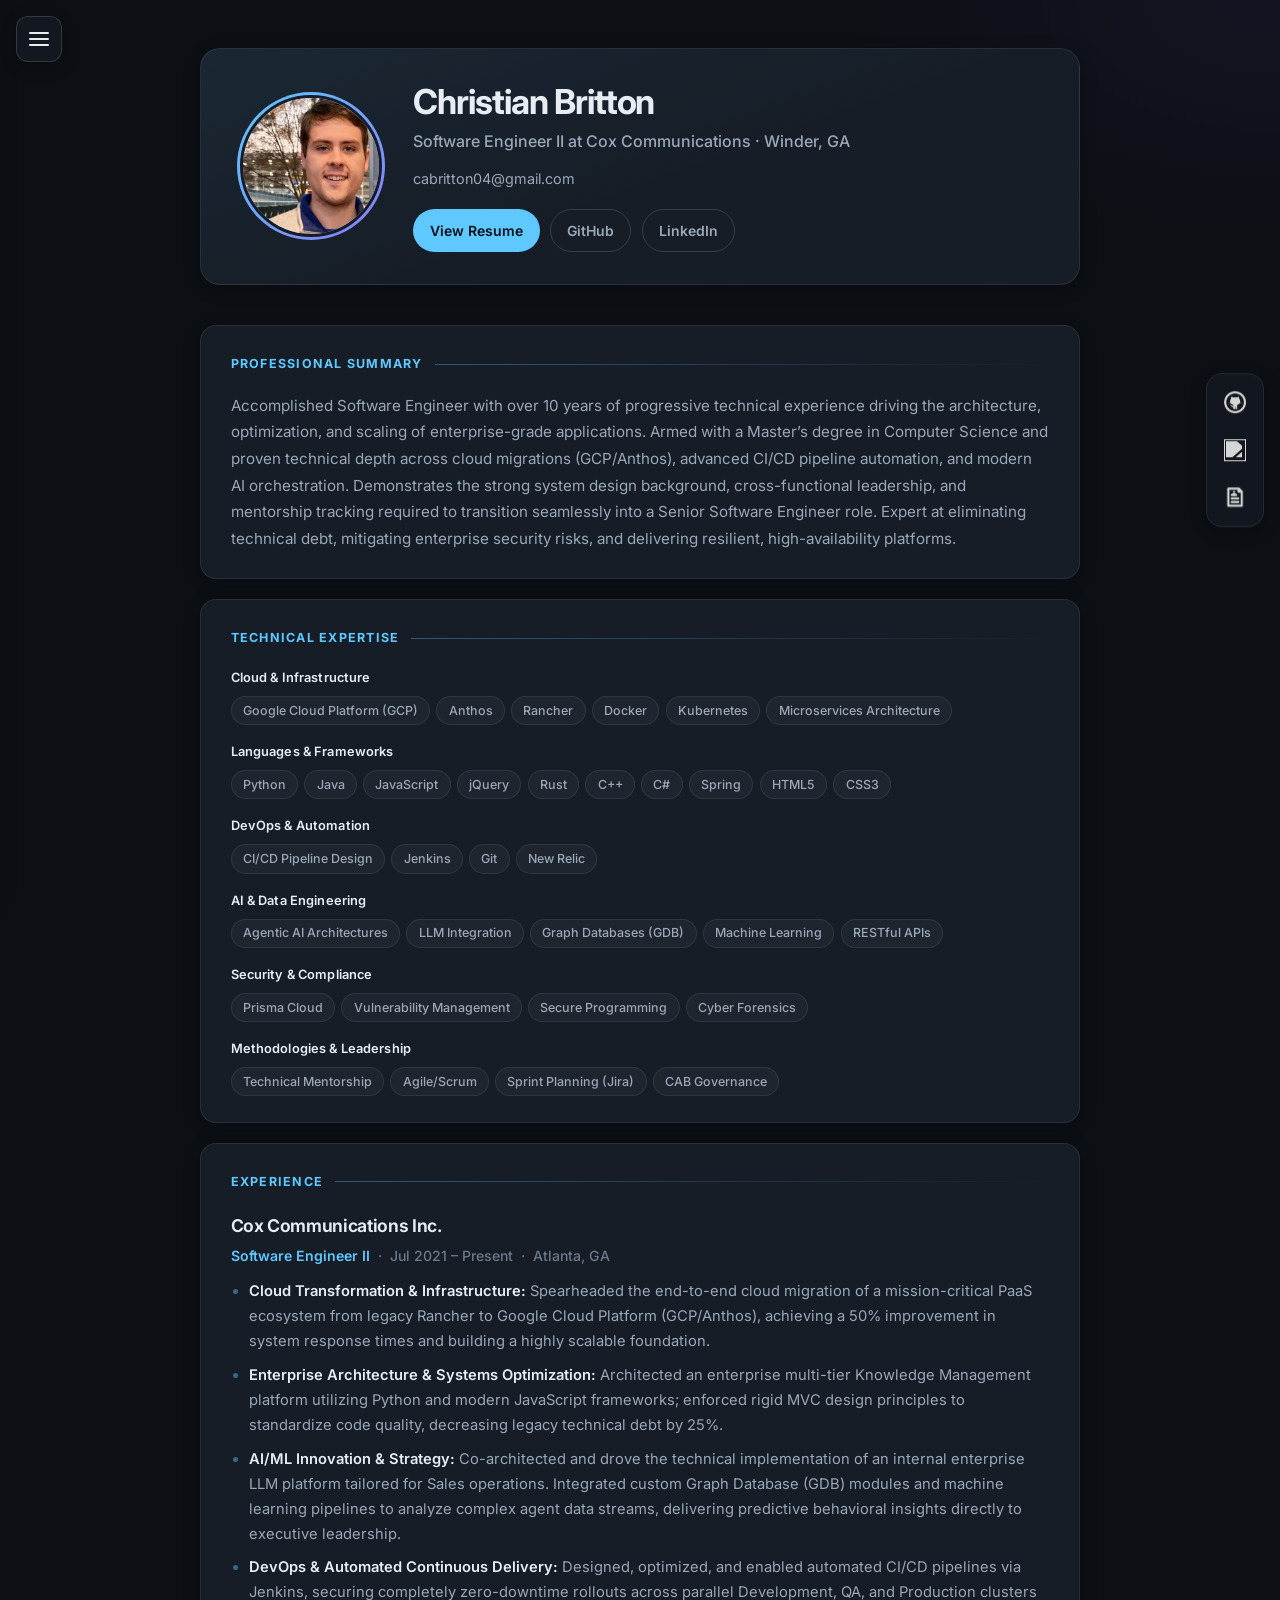
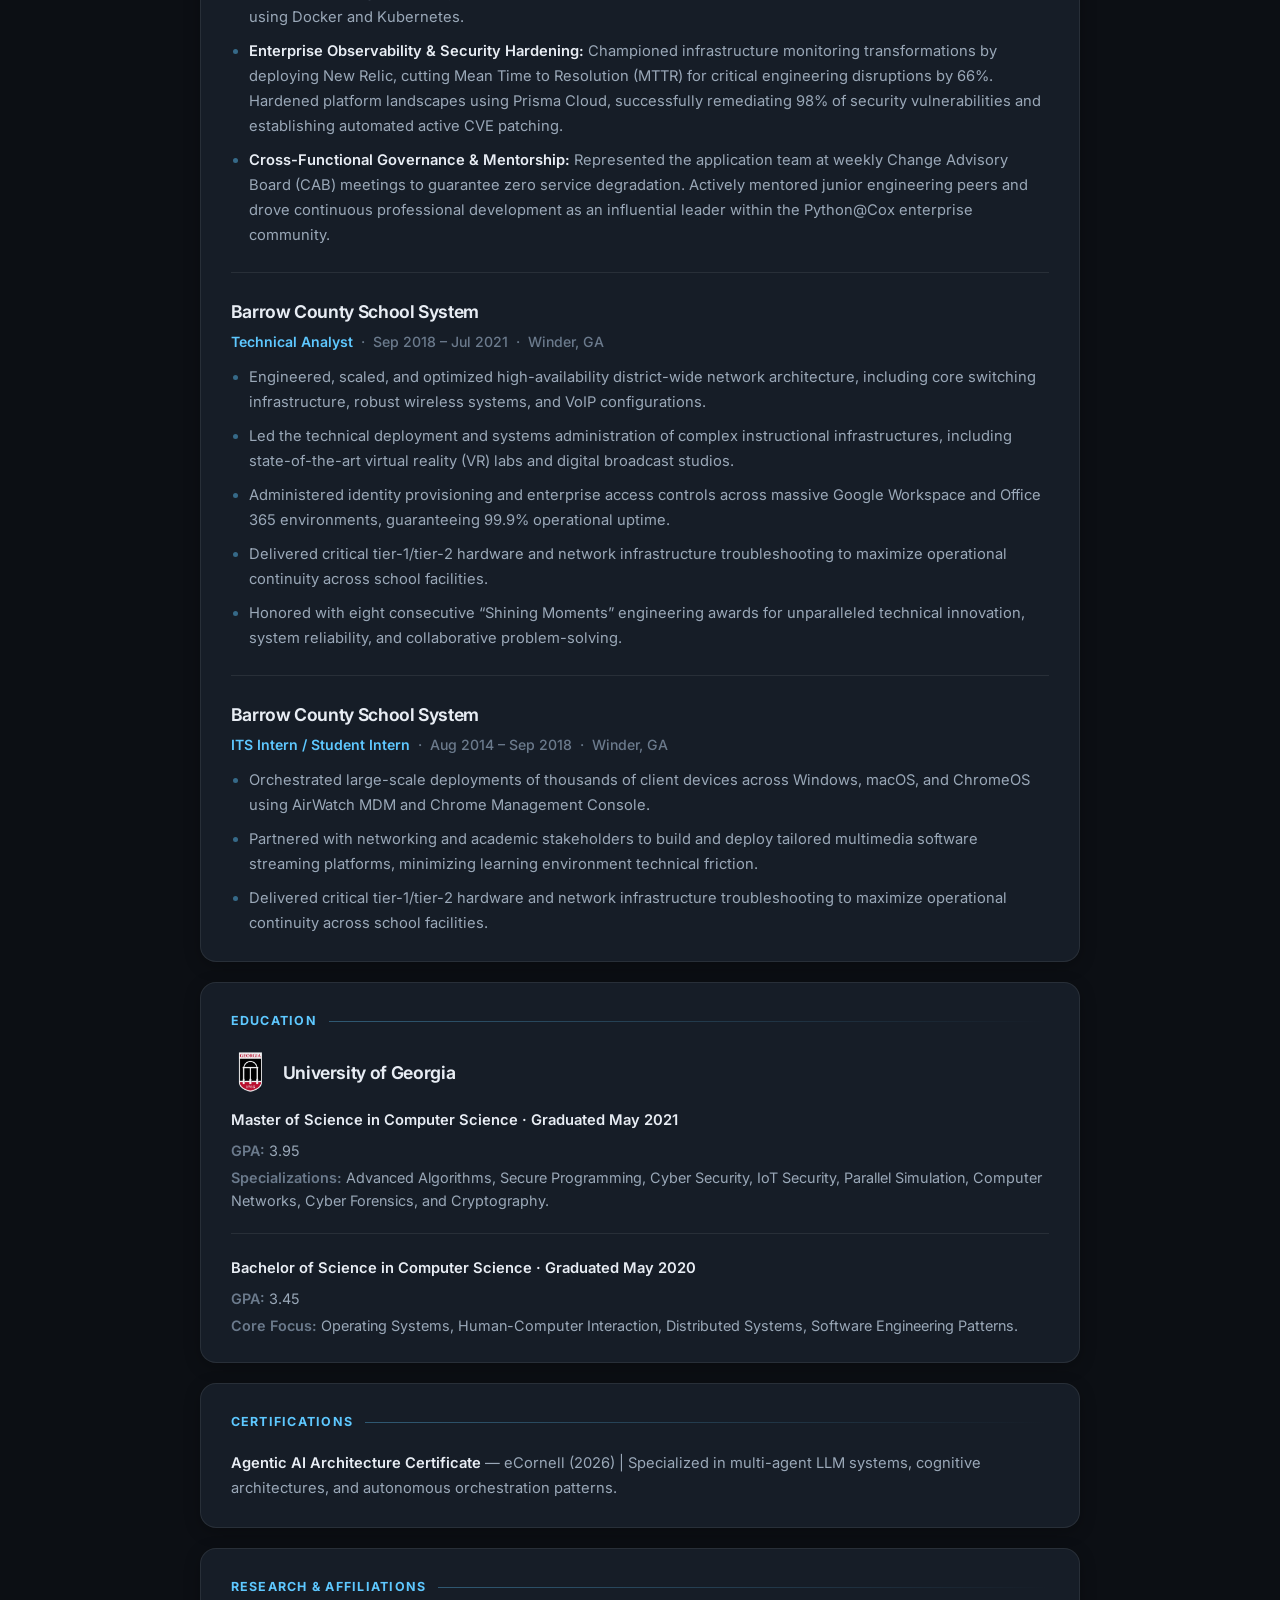
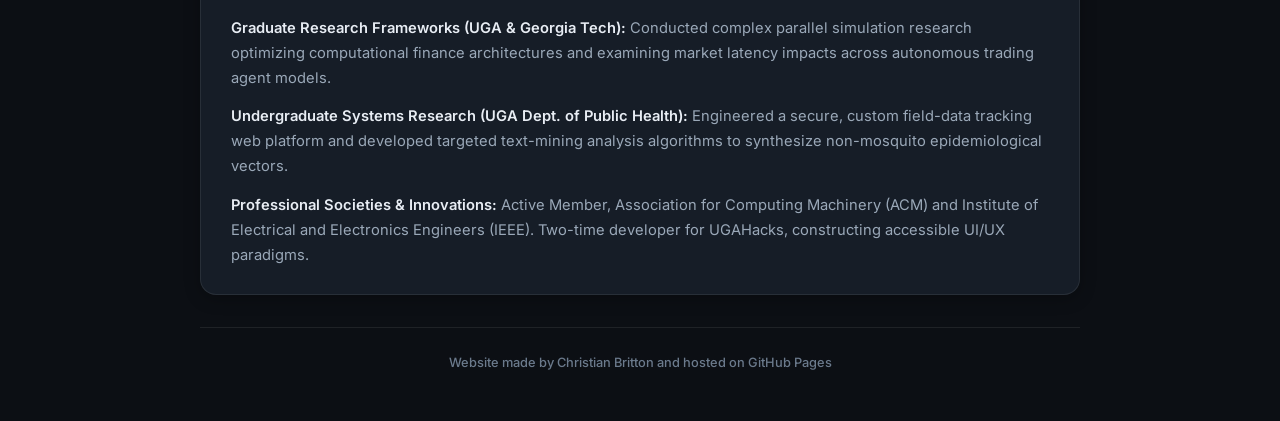
==== commit 2b494499: "Refactor resume content and enhance CSS styles for improved layout and design consistency - Updated " ====
--- a/index.html
+++ b/index.html
@@ -1,16 +1,19 @@
 <!doctype html>
-<html>
+<html lang="en">
   <head>
     <meta charset="UTF-8">
     <meta name="viewport" content="width=device-width, initial-scale=1">
+    <meta name="description" content="Christian Britton — Software Engineer II at Cox Communications. Cloud, CI/CD, and AI systems.">
     <title>Christian Britton</title>
 
     <link rel="icon" type="image/png" href="resources/images/profile.jpg">
+    <link rel="preconnect" href="https://fonts.googleapis.com">
+    <link rel="preconnect" href="https://fonts.gstatic.com" crossorigin>
+    <link href="https://fonts.googleapis.com/css2?family=Inter:wght@400;500;600;700&display=swap" rel="stylesheet">
     <link href="resources/styles/index.css" rel="stylesheet" type="text/css">
   </head>
 
   <body>
-
     <!-- Hamburger menu (top-left) -->
     <button id="hamburger" class="hamburger" aria-label="Open menu" aria-expanded="false" aria-controls="sideMenu">
       <span class="hamburger-box">
@@ -18,215 +21,306 @@
       </span>
     </button>
 
+    <div id="menuBackdrop" class="menu-backdrop" hidden></div>
+
     <!-- Side navigation menu -->
-    <nav id="sideMenu" class="side-menu" aria-hidden="true">
+    <nav id="sideMenu" class="side-menu" aria-hidden="true" aria-label="Active projects">
       <div class="side-menu-inner">
-        <button id="sideClose" class="side-close" aria-label="Close menu">×</button>
+        <button id="sideClose" class="side-close" aria-label="Close menu">&times;</button>
         <h3 class="menu-section-title">Active Projects</h3>
         <ul class="menu-list">
-          <li><a href="https://github.com/cbritt0n/mcp-auth-py" target="_blank" rel="noopener">mcp-auth-py</a></li>
-          <li><a href="https://github.com/cbritt0n/loggem" target="_blank" rel="noopener">loggem</a></li>
+          <li><a href="https://github.com/cbritt0n/mcp-auth-py" target="_blank" rel="noopener noreferrer">mcp-auth-py</a></li>
+          <li><a href="https://github.com/cbritt0n/loggem" target="_blank" rel="noopener noreferrer">loggem</a></li>
         </ul>
       </div>
     </nav>
 
-
     <!-- Sticky social media icons -->
-    <div class="sticky-container">
+    <aside class="sticky-container" aria-label="Social links">
       <ul class="sticky">
         <li>
-          <a href="http://www.github.com/cbritt0n" target="_blank"><img src="resources/images/github.png" width="32" height="32"></a>
+          <a href="https://www.github.com/cbritt0n" target="_blank" rel="noopener noreferrer" title="GitHub" aria-label="GitHub">
+            <img src="resources/images/github.png" width="22" height="22" alt="">
+          </a>
         </li>
         <li>
-          <a href="https://www.linkedin.com/in/cbritt0n" target="_blank"><img src="resources/images/linkedin.svg" width="32" height="32"></a>
+          <a href="https://www.linkedin.com/in/cbritt0n" target="_blank" rel="noopener noreferrer" title="LinkedIn" aria-label="LinkedIn">
+            <img src="resources/images/linkedin.svg" width="22" height="22" alt="">
+          </a>
         </li>
         <li>
-          <a href="resources/downloads/Christian-Britton.pdf" target="_blank"><img src="resources/images/cv.gif" width="32" height="32"></a>
+          <a href="resources/downloads/Christian-Britton.pdf" target="_blank" rel="noopener noreferrer" title="Resume (PDF)" aria-label="Download resume">
+            <img src="resources/images/cv.gif" width="22" height="22" alt="">
+          </a>
         </li>
       </ul>
+    </aside>
+
+    <div class="page">
+      <!-- Profile header -->
+      <header class="hero">
+        <div class="profilePhoto">
+          <img src="resources/images/profile.jpg" alt="Portrait of Christian Britton" width="148" height="148">
+        </div>
+
+        <div class="profileHeader">
+          <h1><a href="mailto:cabritton04@gmail.com">Christian Britton</a></h1>
+          <p class="role">Software Engineer II at Cox Communications · Winder, GA</p>
+          <p class="contact-line">
+            <a href="mailto:cabritton04@gmail.com">cabritton04@gmail.com</a>
+          </p>
+          <div class="hero-actions">
+            <a class="btn btn-primary" href="resources/downloads/Christian-Britton.pdf" target="_blank" rel="noopener noreferrer">View Resume</a>
+            <a class="btn btn-ghost" href="https://www.github.com/cbritt0n" target="_blank" rel="noopener noreferrer">GitHub</a>
+            <a class="btn btn-ghost" href="https://www.linkedin.com/in/cbritt0n" target="_blank" rel="noopener noreferrer">LinkedIn</a>
+          </div>
+        </div>
+      </header>
+
+      <main class="sections">
+        <!-- Professional Summary -->
+        <section class="section-card" aria-labelledby="summary-title">
+          <h2 id="summary-title" class="section-title">Professional Summary</h2>
+          <div class="section-body">
+            <p class="prose">Accomplished Software Engineer with over 10 years of progressive technical experience driving the architecture, optimization, and scaling of enterprise-grade applications. Armed with a Master&rsquo;s degree in Computer Science and proven technical depth across cloud migrations (GCP/Anthos), advanced CI/CD pipeline automation, and modern AI orchestration. Demonstrates the strong system design background, cross-functional leadership, and mentorship tracking required to transition seamlessly into a Senior Software Engineer role. Expert at eliminating technical debt, mitigating enterprise security risks, and delivering resilient, high-availability platforms.</p>
+          </div>
+        </section>
+
+        <!-- Technical Expertise -->
+        <section class="section-card" aria-labelledby="skills-title">
+          <h2 id="skills-title" class="section-title">Technical Expertise</h2>
+          <div class="section-body skill-groups">
+            <div class="skill-group">
+              <div class="skill-label">Cloud &amp; Infrastructure</div>
+              <div class="skill-chips">
+                <span class="chip">Google Cloud Platform (GCP)</span>
+                <span class="chip">Anthos</span>
+                <span class="chip">Rancher</span>
+                <span class="chip">Docker</span>
+                <span class="chip">Kubernetes</span>
+                <span class="chip">Microservices Architecture</span>
+              </div>
+            </div>
+            <div class="skill-group">
+              <div class="skill-label">Languages &amp; Frameworks</div>
+              <div class="skill-chips">
+                <span class="chip">Python</span>
+                <span class="chip">Java</span>
+                <span class="chip">JavaScript</span>
+                <span class="chip">jQuery</span>
+                <span class="chip">Rust</span>
+                <span class="chip">C++</span>
+                <span class="chip">C#</span>
+                <span class="chip">Spring</span>
+                <span class="chip">HTML5</span>
+                <span class="chip">CSS3</span>
+              </div>
+            </div>
+            <div class="skill-group">
+              <div class="skill-label">DevOps &amp; Automation</div>
+              <div class="skill-chips">
+                <span class="chip">CI/CD Pipeline Design</span>
+                <span class="chip">Jenkins</span>
+                <span class="chip">Git</span>
+                <span class="chip">New Relic</span>
+              </div>
+            </div>
+            <div class="skill-group">
+              <div class="skill-label">AI &amp; Data Engineering</div>
+              <div class="skill-chips">
+                <span class="chip">Agentic AI Architectures</span>
+                <span class="chip">LLM Integration</span>
+                <span class="chip">Graph Databases (GDB)</span>
+                <span class="chip">Machine Learning</span>
+                <span class="chip">RESTful APIs</span>
+              </div>
+            </div>
+            <div class="skill-group">
+              <div class="skill-label">Security &amp; Compliance</div>
+              <div class="skill-chips">
+                <span class="chip">Prisma Cloud</span>
+                <span class="chip">Vulnerability Management</span>
+                <span class="chip">Secure Programming</span>
+                <span class="chip">Cyber Forensics</span>
+              </div>
+            </div>
+            <div class="skill-group">
+              <div class="skill-label">Methodologies &amp; Leadership</div>
+              <div class="skill-chips">
+                <span class="chip">Technical Mentorship</span>
+                <span class="chip">Agile/Scrum</span>
+                <span class="chip">Sprint Planning (Jira)</span>
+                <span class="chip">CAB Governance</span>
+              </div>
+            </div>
+          </div>
+        </section>
+
+        <!-- Work Experience -->
+        <section class="section-card" aria-labelledby="experience-title">
+          <h2 id="experience-title" class="section-title">Experience</h2>
+          <div class="section-body">
+            <article class="job">
+              <div class="job-header">
+                <h3 class="job-org">Cox Communications Inc.</h3>
+                <p class="job-meta">
+                  <span class="role-title">Software Engineer II</span>
+                  <span aria-hidden="true">·</span>
+                  <span>Jul 2021 – Present</span>
+                  <span aria-hidden="true">·</span>
+                  <span>Atlanta, GA</span>
+                </p>
+              </div>
+              <ul class="job-list">
+                <li><strong>Cloud Transformation &amp; Infrastructure:</strong> Spearheaded the end-to-end cloud migration of a mission-critical PaaS ecosystem from legacy Rancher to Google Cloud Platform (GCP/Anthos), achieving a 50% improvement in system response times and building a highly scalable foundation.</li>
+                <li><strong>Enterprise Architecture &amp; Systems Optimization:</strong> Architected an enterprise multi-tier Knowledge Management platform utilizing Python and modern JavaScript frameworks; enforced rigid MVC design principles to standardize code quality, decreasing legacy technical debt by 25%.</li>
+                <li><strong>AI/ML Innovation &amp; Strategy:</strong> Co-architected and drove the technical implementation of an internal enterprise LLM platform tailored for Sales operations. Integrated custom Graph Database (GDB) modules and machine learning pipelines to analyze complex agent data streams, delivering predictive behavioral insights directly to executive leadership.</li>
+                <li><strong>DevOps &amp; Automated Continuous Delivery:</strong> Designed, optimized, and enabled automated CI/CD pipelines via Jenkins, securing completely zero-downtime rollouts across parallel Development, QA, and Production clusters using Docker and Kubernetes.</li>
+                <li><strong>Enterprise Observability &amp; Security Hardening:</strong> Championed infrastructure monitoring transformations by deploying New Relic, cutting Mean Time to Resolution (MTTR) for critical engineering disruptions by 66%. Hardened platform landscapes using Prisma Cloud, successfully remediating 98% of security vulnerabilities and establishing automated active CVE patching.</li>
+                <li><strong>Cross-Functional Governance &amp; Mentorship:</strong> Represented the application team at weekly Change Advisory Board (CAB) meetings to guarantee zero service degradation. Actively mentored junior engineering peers and drove continuous professional development as an influential leader within the Python@Cox enterprise community.</li>
+              </ul>
+            </article>
+
+            <article class="job">
+              <div class="job-header">
+                <h3 class="job-org">Barrow County School System</h3>
+                <p class="job-meta">
+                  <span class="role-title">Technical Analyst</span>
+                  <span aria-hidden="true">·</span>
+                  <span>Sep 2018 – Jul 2021</span>
+                  <span aria-hidden="true">·</span>
+                  <span>Winder, GA</span>
+                </p>
+              </div>
+              <ul class="job-list">
+                <li>Engineered, scaled, and optimized high-availability district-wide network architecture, including core switching infrastructure, robust wireless systems, and VoIP configurations.</li>
+                <li>Led the technical deployment and systems administration of complex instructional infrastructures, including state-of-the-art virtual reality (VR) labs and digital broadcast studios.</li>
+                <li>Administered identity provisioning and enterprise access controls across massive Google Workspace and Office 365 environments, guaranteeing 99.9% operational uptime.</li>
+                <li>Delivered critical tier-1/tier-2 hardware and network infrastructure troubleshooting to maximize operational continuity across school facilities.</li>
+                <li>Honored with eight consecutive &ldquo;Shining Moments&rdquo; engineering awards for unparalleled technical innovation, system reliability, and collaborative problem-solving.</li>
+              </ul>
+            </article>
+
+            <article class="job">
+              <div class="job-header">
+                <h3 class="job-org">Barrow County School System</h3>
+                <p class="job-meta">
+                  <span class="role-title">ITS Intern / Student Intern</span>
+                  <span aria-hidden="true">·</span>
+                  <span>Aug 2014 – Sep 2018</span>
+                  <span aria-hidden="true">·</span>
+                  <span>Winder, GA</span>
+                </p>
+              </div>
+              <ul class="job-list">
+                <li>Orchestrated large-scale deployments of thousands of client devices across Windows, macOS, and ChromeOS using AirWatch MDM and Chrome Management Console.</li>
+                <li>Partnered with networking and academic stakeholders to build and deploy tailored multimedia software streaming platforms, minimizing learning environment technical friction.</li>
+                <li>Delivered critical tier-1/tier-2 hardware and network infrastructure troubleshooting to maximize operational continuity across school facilities.</li>
+              </ul>
+            </article>
+          </div>
+        </section>
+
+        <!-- Education -->
+        <section class="section-card" aria-labelledby="education-title">
+          <h2 id="education-title" class="section-title">Education</h2>
+          <div class="section-body">
+            <div class="edu-block">
+              <div class="edu-heading">
+                <img src="resources/images/ugalogo.png" alt="University of Georgia logo" width="40" height="44">
+                <h3 class="job-org">University of Georgia</h3>
+              </div>
+              <p class="edu-degree">Master of Science in Computer Science · Graduated May 2021</p>
+              <p class="edu-detail"><strong>GPA:</strong> 3.95</p>
+              <p class="edu-detail"><strong>Specializations:</strong> Advanced Algorithms, Secure Programming, Cyber Security, IoT Security, Parallel Simulation, Computer Networks, Cyber Forensics, and Cryptography.</p>
+            </div>
+
+            <div class="edu-block">
+              <p class="edu-degree">Bachelor of Science in Computer Science · Graduated May 2020</p>
+              <p class="edu-detail"><strong>GPA:</strong> 3.45</p>
+              <p class="edu-detail"><strong>Core Focus:</strong> Operating Systems, Human-Computer Interaction, Distributed Systems, Software Engineering Patterns.</p>
+            </div>
+          </div>
+        </section>
+
+        <!-- Certifications -->
+        <section class="section-card" aria-labelledby="certs-title">
+          <h2 id="certs-title" class="section-title">Certifications</h2>
+          <div class="section-body">
+            <p class="entry"><strong>Agentic AI Architecture Certificate</strong> — eCornell (2026) | Specialized in multi-agent LLM systems, cognitive architectures, and autonomous orchestration patterns.</p>
+          </div>
+        </section>
+
+        <!-- Research and Club Affiliations -->
+        <section class="section-card" aria-labelledby="research-title">
+          <h2 id="research-title" class="section-title">Research &amp; Affiliations</h2>
+          <div class="section-body">
+            <p class="entry"><strong>Graduate Research Frameworks (UGA &amp; Georgia Tech):</strong> Conducted complex parallel simulation research optimizing computational finance architectures and examining market latency impacts across autonomous trading agent models.</p>
+            <p class="entry"><strong>Undergraduate Systems Research (UGA Dept. of Public Health):</strong> Engineered a secure, custom field-data tracking web platform and developed targeted text-mining analysis algorithms to synthesize non-mosquito epidemiological vectors.</p>
+            <p class="entry"><strong>Professional Societies &amp; Innovations:</strong> Active Member, Association for Computing Machinery (ACM) and Institute of Electrical and Electronics Engineers (IEEE). Two-time developer for UGAHacks, constructing accessible UI/UX paradigms.</p>
+          </div>
+        </section>
+      </main>
+
+      <footer class="site-footer">
+        <p class="footerNote">Website made by Christian Britton and hosted on GitHub Pages</p>
+      </footer>
     </div>
-      
-    <!-- Profile Header content -->
-    <header>
-      <!-- Profile photo --> 
-      <div class="profilePhoto"> 
-        <img src="resources/images/profile.jpg" style="border-radius: 50%;" alt="Profile Picture" height="200" width="200">
-      </div>
-
-      <!-- Profile details -->
-      <div class="profileHeader">
-        <h1><a href="mailto:brittonca@icloud.com">Christian Britton</a></h1>
-        <h3>Software Engineer at Cox Communications, former Cyber Security student and reseacher at UGA</h3>
-      </div>
-    </header>
-
-    <br />
-
-    <!-- Main content -->
-    <div class="section2">
-
-      <!-- Education  -->
-      <h2 class="sectionTitle">Education</h2>
-      <hr class="sectionTitleRule">
-      <hr class="sectionTitleRule2">
-
-      <div class="section2Content">
-        <!-- UGA - Master's -->
-        <div style='display: inline-flex;'>
-          <div class='child'><img src="resources/images/ugalogo.png" alt="UGA Logo" height="55" width="50"></div>
-          <div class='child'><h2 class="sectionContentTitle">University of Georgia</h2></div>
-        </div>
-        <h3 class="sectionContentSubTitle"><strong>Master of Science in Computer Science | Aug 2019 - May 2021</strong></h3>
-        <p class="sectionContent"><strong>GPA:</strong> 3.95</p>
-        <p class="sectionContent"><strong>Relevant Coursework:</strong> Cyber Forensics, Secure Programming, IoT Security, Cybersecurity, Computer Networks, Advanced Algorithms, Approximation Algorithms, Computer Finance, Parallel Simulation, Financial Market Simulation</p>
-        <p class="sectionContent"><strong>Project Experience:</strong> Rust, Python, C++, C#, C, Java, JavaScript, socket programming, Spring</p>
-
-        <br />
-
-        <!-- UGA - Bachelor's -->
-        <h3 class="sectionContentSubTitle"><strong>Bachelor of Science in Computer Science | Aug 2016 - May 2020</strong></h3>
-        <p class="sectionContent"><strong>GPA:</strong> 3.45</p>
-        <p class="sectionContent"><strong>Relevant Coursework:</strong> Computer Networks, Operating Systems, Human-Computer Interaction, Computer Architecture, Algorithms, Software Development</p>
-        <p class="sectionContent"><strong>Project Experience:</strong> Python, C++, C, Java, JavaScript, Perl, Spring</p>
-      </div>
-
-      <br />
-
-      <!-- Work Experience -->
-      <h2 class="sectionTitle">Experience</h2>
-      <hr class="sectionTitleRule">
-      <hr class="sectionTitleRule2">
-
-      <div class="section2Content">
-        <!-- Cox Communications -->
-        <h2 class="sectionContentTitle">Cox Communications</h2>
-        <h3 class="sectionContentSubTitle"><strong>Software Engineer II | Jul 2021 - Present</strong></h3>
-        <ul class="sectionContent" style="padding-inline-start: 15px;">
-          <li>Develop, enhance, and maintain an internal Sales Communications and Knowledge Management (KM) platform built with Python, HTML, CSS, JavaScript, and jQuery, supporting frontline, third-party, and retail sales agents.</li>
-          <li>Enforce strict Model-View-Controller (MVC) principles across the team’s technology stack.</li>
-          <li>Design and maintain CI/CD pipelines using Jenkins, supporting deployments across Development, QA, and Production environments.</li>
-          <li>Led the migration of the PaaS environment from Rancher to Google Cloud Platform (GCP/Anthos), improving scalability, reducing downtime, and streamlining deployments.</li>
-          <li>Lead and coordinate multiple projects requiring collaboration across internal and third-party teams.</li>
-          <li>Implement and monitor security controls using internal security tooling and Prisma Cloud, ensuring data integrity and platform reliability.</li>
-          <li>Perform DevOps operations, maintenance, and patching using Kubernetes and Docker.</li>
-          <li>Conduct thorough User Acceptance Testing (UAT) to ensure high-quality releases and minimize post-deployment issues.</li>
-          <li>Consume and provide feedback on REST APIs from internal and external services to ingest KM content, provide translation services, and manage user profiles.</li>
-          <li>Gather stakeholder feedback, author user stories, and continuously enhance KM platform functionality.</li>
-          <li>Partner closely with Content Administrators to evolve and optimize their use of the KM platform.</li>
-          <li>Collaborate with Sales teams to deliver tailored Knowledge Management solutions.</li>
-          <li>Apply data analytics to generate actionable insights, supporting continuous improvement in sales agent performance.</li>
-          <li>Produce weekly and monthly KPI and metrics reports for leadership.</li>
-          <li>Apply Agile methodologies to improve delivery timelines and team efficiency, using Jira for planning and execution.</li>
-          <li>Pioneered a Graph Database (GDB) initiative incorporating machine learning to extract insights from agent-generated data.</li>
-          <li>Implemented New Relic for application and infrastructure monitoring across non-production and production environments.</li>
-          <li>Participate in weekly Change Advisory Board (CAB) meetings to communicate software changes and service degradations.</li>
-          <li>Actively participate in the Python@Cox community to collaborate with peers and deepen Python expertise.</li>
-          <li>Maintain current knowledge of emerging Common Vulnerabilities and Exposures (CVEs).</li>
-          <li>Engage with mentors to expand technical, business, and sales domain knowledge.</li>
-          <li>Improved system performance by optimizing Python scripts and refining KM workflows.</li>
-          <li>Collaborated with cross-functional teams to integrate third-party APIs, improving platform functionality and user experience.</li>
-          <li>Fostered cross-functional partnerships by leading multi-team initiatives aligned with stakeholder needs.</li>
-        </ul>
-        
-        <br />
-
-        <!-- Barrow County School System - Technical Analyst -->
-        <h2 class="sectionContentTitle">Barrow County School System</h2>
-        <h3 class="sectionContentSubTitle"><strong>Technical Analyst | Sep 2018 - Jul 2021</strong></h3>
-        <ul class="sectionContent" style="padding-inline-start: 15px;">
-          <li>Maintained and supported district technology assets, including desktops, laptops, Chromebooks, network switches, VR systems, and displays.</li>
-          <li>Facilitated classroom technology integration, improving instructional outcomes and teacher collaboration.</li>
-          <li>Led maintenance of advanced technology environments, including VR labs and broadcast studios.</li>
-          <li>Partnered with educators to align technology solutions with lesson plans and instructional goals.</li>
-          <li>Diagnosed and resolved complex networking issues, maintaining reliable wireless and VoIP services district-wide.</li>
-          <li>Administered user accounts across Google Workspace and Office 365 environments.</li>
-          <li>Recognized with eight “Shining Moments” awards from the Sims Academy of Innovation and Technology.</li>
-        </ul>
-
-        <br />
-
-        <!-- Barrow County School System - ITS Intern -->
-        <h2 class="sectionContentTitle">Barrow County School System</h2>
-        <h3 class="sectionContentSubTitle"><strong>ITS Intern | Jun 2016 - Sep 2018</strong></h3>
-        <ul class="sectionContent" style="padding-inline-start: 15px;">
-          <li>Supported day-to-day maintenance and repair of Windows, macOS, and ChromeOS devices.</li>
-          <li>Installed, maintained, and repaired interactive projector systems used for classroom instruction.</li>
-          <li>Worked directly with teachers to address classroom-specific technology needs.</li>
-          <li>Supported Chromebook and iPad deployments using Chrome Management Console and AirWatch (MDM).</li>
-          <li>Assisted in the rollout of a new streaming platform for elementary schools.</li>
-          <li>Helped produce audio and video school presentations using Adobe Creative Cloud.</li>
-        </ul>
-
-        <br />
-
-        <!-- Barrow County School System - Student Intern -->
-        <h2 class="sectionContentTitle">Barrow County School System</h2>
-        <h3 class="sectionContentSubTitle"><strong>Student Intern | Aug 2014 - Jun 2016</strong></h3>
-        <ul class="sectionContent" style="padding-inline-start: 15px;">
-          <li>Acted as a liaison between the Technology and Teaching &amp; Learning departments.</li>
-          <li>Provided hardware and software support for Chromebooks and iPads.</li>
-          <li>Assisted with maintenance and repair of district-wide computer systems to minimize downtime.</li>
-          <li>Developed and delivered training sessions on new educational technologies for teachers.</li>
-        </ul>
-
-      </div>
-    </div>
-
-    <br />
-
-    <hr class="sectionTitleRule">
-
-    <footer>
-      <div class="footerNote">Website made by Christian Britton and hosted on Github Pages</div>
-    </footer>
-    
+
     <script>
-      (function(){
+      (function () {
         var hamburger = document.getElementById('hamburger');
         var sideMenu = document.getElementById('sideMenu');
         var sideClose = document.getElementById('sideClose');
+        var backdrop = document.getElementById('menuBackdrop');
         var firstLink = sideMenu && sideMenu.querySelector('.menu-list a');
         var lastFocused = null;
 
-        function openMenu(){
+        function openMenu() {
           lastFocused = document.activeElement;
           sideMenu.classList.add('open');
           hamburger.classList.add('open');
-          hamburger.setAttribute('aria-expanded','true');
-          hamburger.setAttribute('aria-hidden','true');
-          sideMenu.setAttribute('aria-hidden','false');
-          if(firstLink) firstLink.focus();
+          hamburger.setAttribute('aria-expanded', 'true');
+          sideMenu.setAttribute('aria-hidden', 'false');
+          if (backdrop) {
+            backdrop.hidden = false;
+            backdrop.classList.add('visible');
+          }
+          if (firstLink) firstLink.focus();
         }
 
-        function closeMenu(){
+        function closeMenu() {
           sideMenu.classList.remove('open');
           hamburger.classList.remove('open');
-          hamburger.setAttribute('aria-expanded','false');
-          hamburger.setAttribute('aria-hidden','false');
-          sideMenu.setAttribute('aria-hidden','true');
-          if(lastFocused) lastFocused.focus();
+          hamburger.setAttribute('aria-expanded', 'false');
+          sideMenu.setAttribute('aria-hidden', 'true');
+          if (backdrop) {
+            backdrop.classList.remove('visible');
+            backdrop.hidden = true;
+          }
+          if (lastFocused) lastFocused.focus();
         }
 
-        if(hamburger){
-          hamburger.addEventListener('click', function(e){
+        if (hamburger) {
+          hamburger.addEventListener('click', function () {
             var expanded = hamburger.getAttribute('aria-expanded') === 'true';
-            if(expanded) closeMenu(); else openMenu();
+            if (expanded) closeMenu();
+            else openMenu();
           });
         }
 
-        if(sideClose){ sideClose.addEventListener('click', closeMenu); }
-
-        // Close on Escape
-        document.addEventListener('keydown', function(e){
-          if(e.key === 'Escape' && sideMenu.classList.contains('open')){ closeMenu(); }
+        if (sideClose) sideClose.addEventListener('click', closeMenu);
+        if (backdrop) backdrop.addEventListener('click', closeMenu);
+
+        document.addEventListener('keydown', function (e) {
+          if (e.key === 'Escape' && sideMenu.classList.contains('open')) closeMenu();
         });
 
-        // Close when clicking outside the menu
-        document.addEventListener('click', function(e){
-          if(!sideMenu.classList.contains('open')) return;
+        document.addEventListener('click', function (e) {
+          if (!sideMenu.classList.contains('open')) return;
           var target = e.target;
-          if(target === hamburger || hamburger.contains(target)) return;
-          if(sideMenu.contains(target)) return;
+          if (target === hamburger || hamburger.contains(target)) return;
+          if (sideMenu.contains(target)) return;
           closeMenu();
         });
       })();
--- a/resources/styles/index.css
+++ b/resources/styles/index.css
@@ -1,526 +1,739 @@
 @charset "utf-8";
-.sticky-container{
-    padding:0px;
-    margin:0px;
-    position:fixed;
-    right:-130px;
-    top:230px;
-    width:210px;
-    z-index: 1100;
-}
-.sticky li{
-    list-style-type:none;
-    background-color:transparent;
-    color:transparent;
-    height:43px;
-    padding:0px;
-    margin:0px 0px 1px 0px;
-    -webkit-transition:all 0.25s ease-in-out;
-    -moz-transition:all 0.25s ease-in-out;
-    -o-transition:all 0.25s ease-in-out;
-    transition:all 0.25s ease-in-out;
-    cursor:pointer;
-}
-.sticky li img{
-    float:left;
-    margin:5px 4px;
-    margin-right:5px;
-}
-.sticky li p{
-    padding-top:5px;
-    margin:0px;
-    line-height:16px;
-    font-size:11px;
-}
-.sticky li p a{
-    text-decoration:none;
-    color:#2C3539;
-}
-.sticky li p a:hover{
-    text-decoration:underline;
-}
-
-/* Global Styles */
-a:link {
-	font-family: 'Montserrat', sans-serif;
-	color: white;
-	text-decoration: none;
-}
-
-a:visited {
-	font-family: 'Montserrat', sans-serif;
-	color: white;
-    text-decoration: none;
+
+/* -------------------------------------------------------------------------- */
+/* Design tokens                                                              */
+/* -------------------------------------------------------------------------- */
+:root {
+  --bg: #0c0f14;
+  --bg-elevated: #141a22;
+  --bg-card: #161d27;
+  --bg-card-hover: #1a2330;
+  --border: rgba(255, 255, 255, 0.08);
+  --border-strong: rgba(255, 255, 255, 0.14);
+  --text: #e8edf4;
+  --text-muted: #9aa8b8;
+  --text-soft: #6b7a8c;
+  --accent: #5ec8ff;
+  --accent-soft: rgba(94, 200, 255, 0.12);
+  --accent-strong: #3db4f5;
+  --shadow: 0 12px 40px rgba(0, 0, 0, 0.35);
+  --shadow-sm: 0 4px 16px rgba(0, 0, 0, 0.25);
+  --radius: 16px;
+  --radius-sm: 10px;
+  --radius-pill: 999px;
+  --font: "Inter", system-ui, -apple-system, BlinkMacSystemFont, "Segoe UI",
+    Roboto, sans-serif;
+  --max-width: 880px;
+  --header-gap: 2rem;
+  --transition: 0.2s ease;
+}
+
+/* -------------------------------------------------------------------------- */
+/* Reset & base                                                               */
+/* -------------------------------------------------------------------------- */
+*,
+*::before,
+*::after {
+  box-sizing: border-box;
+}
+
+html {
+  scroll-behavior: smooth;
+}
+
+body {
+  margin: 0;
+  min-height: 100vh;
+  font-family: var(--font);
+  font-size: 15px;
+  line-height: 1.65;
+  color: var(--text);
+  background:
+    radial-gradient(1200px 600px at 10% -10%, rgba(94, 200, 255, 0.08), transparent 55%),
+    radial-gradient(900px 500px at 100% 0%, rgba(120, 100, 255, 0.06), transparent 50%),
+    var(--bg);
+  -webkit-font-smoothing: antialiased;
+  -moz-osx-font-smoothing: grayscale;
+}
+
+img {
+  max-width: 100%;
+  height: auto;
+  display: block;
+}
+
+a {
+  color: var(--accent);
+  text-decoration: none;
+  transition: color var(--transition);
 }
 
 a:hover {
-	font-family: 'Montserrat', sans-serif;
-	color: darkgray;
-    text-decoration: none;
-}
-
-a:active {
-	font-family: 'Montserrat', sans-serif;
-	color: white;
-    text-decoration: none;
-}
-
-body {
-	margin-left: auto;
-	margin-right: auto;
-	width: 92%;
-	max-width: 960px;
-	padding-left: 2.275%;
-	padding-right: 2.275%;
-	background-color: dimgrey;
-}
-/* Header */
-header {
-	text-align: center;
-	display: block;
-}
-header .profileLogo .logoPlaceholder {
-	background-color: rgba(208,207,207,1.00);
-	width: 187px;
-	text-align: center;
-}
-header .logoPlaceholder span {
-	width: 80px;
-	height: 22px;
-	font-family: 'Montserrat', sans-serif;
-	color: rgba(255,255,255,1.00);
-	font-size: 30px;
-	font-weight: 700;
-	line-height: 53px;
-}
-header .profilePhoto {
-	background-color: rgba(237,237,237,1.00);
-	width: 200px;
-	border-radius: 50%;
-	height: 200px;
-	clear: both;
-}
-header .profileHeader h1 {
-	font-family: 'Montserrat', sans-serif;
-	color: white;
-	font-size: 30px;
-	font-weight: 700;
-	line-height: 24px;
-}
-header .profileHeader h3 {
-	font-family: sans-serif;
-	color: white;
-	font-size: 16px;
-	font-weight: 700;
-	line-height: 24px;
-}
-hr {
-	background-color: rgba(208,207,207,1.00);
-	height: 1px;
-}
-header .profileHeader p {
-	font-family: sans-serif;
-	color: white;
-	font-size: 14px;
-	font-weight: 400;
-	line-height: 1.8;
-	overflow-y: auto;
-}
-header .socialNetworkNavBar {
-	text-align: center;
-	display: block;
-	margin-top: 60px;
-	clear: both;
-}
-header .socialNetworkNavBar .socialNetworkNav {
-	border-radius: 50%;
-	cursor: pointer;
-}
-header .socialNetworkNavBar .socialNetworkNav img:hover {
-	opacity: 0.5;
-}
-/* Main Content sections */
-.mainContent .section1 {
-	display: block;
-}
-.section1 .sectionTitle, .section2 .sectionTitle {
-	font-family: 'Montserrat', sans-serif;
-	color: white;
-	font-size: 18px;
-	font-weight: 700;
-	text-transform: uppercase;
-}
-.section1 .sectionTitleRule, .section2 .sectionTitleRule {
-	margin: 0 3% 0 0;
-	float: left;
-	clear: both;
-}
-.section1 .sectionTitleRule2, .section2 .sectionTitleRule2 {
-	background-color: rgba(208,207,207,1.00);
-	height: 1px;
-	padding: 0px;
-}
-.mainContent .section1 .section1Content {
-	font-family: ProximaNova;
-	font-size: 14px;
-	font-weight: 100;
-	color: white;
-}
-.mainContent .section1 .section1Content span {
-	color: white;
-	font-family: sans-serif;
-}
-.section2 .sectionContentTitle {
-	font-family: sans-serif;
-	color: white;
-	font-size: 18px;
-	font-weight: 700;
-}
-.section2 .sectionContentSubTitle {
-	font-family: sans-serif;
-	color: white;
-	font-size: 14px;
-	font-weight: 400;
-}
-.section2 .sectionContent {
-	font-family: sans-serif;
-	color: white;
-	font-size: 14px;
-	font-weight: 400;
-	line-height: 1.8;
-}
-.mainContent {
-	display: block;
-}
-.mainContent .externalResourcesNav .externalResources {
-	background-color: rgba(208,207,207,1.00);
-	display: inline-block;
-	text-align: center;
-	margin-top: 0px;
-	padding-top: 3%;
-	cursor: pointer;
-}
-.mainContent .externalResourcesNav .externalResources:hover {
-	background-color: rgba(153,153,153,1.00);
-}
-.externalResourcesNav .externalResources a {
-	font-family: 'Montserrat', sans-serif;
-	color: white;
-	font-size: 14px;
-	font-weight: 400;
-	line-height: 18px;
-	text-decoration: none;
-}
-.stretch {
-	content: '';
-	display: inline-block;
-	margin-left: 2%;
-	margin-right: 2%;
-}
-/* Footer */
-footer .footerDisclaimer {
-	font-family: sans-serif;
-	font-size: 14px;
-	line-height: 18px;
-	align: center;
-	color: white;
-	font-weight: 700;
-}
-footer .footerDisclaimer span {
-	color: white;
-	align: center;
-	font-weight: 400;
-}
-footer .footerNote {
-	font-family: sans-serif;
-	font-size: 14px;
-	line-height: 18px;
-	color: white;
-	font-weight: 700;
-	padding-bottom: 10px;
-}
-footer .footerNote span {
-	color: white;
-	font-weight: 400;
-}
-
-/* Hamburger & Side Menu */
-.hamburger{
-	position: fixed;
-	top: 12px;
-	left: 12px;
-	width: 44px;
-	height: 44px;
-	padding: 6px;
-	border: none;
-	background: rgba(0,0,0,0.4);
-	border-radius: 6px;
-	z-index: 1300;
-	display: flex;
-	align-items: center;
-	justify-content: center;
-	cursor: pointer;
-}
-.hamburger:focus{ outline: 2px solid #ffffff55; }
-.hamburger-box{ width: 24px; height: 16px; display: inline-block; position: relative; }
-.hamburger-inner, .hamburger-inner::before, .hamburger-inner::after{
-	width: 24px;
-	height: 2px;
-	background-color: white;
-	display: block;
-	position: absolute;
-	left: 0;
-	transition: transform .25s ease, opacity .2s ease;
-}
-.hamburger-inner{ top: 7px; }
-.hamburger-inner::before{ content: ''; top: -7px; }
-.hamburger-inner::after{ content: ''; top: 7px; }
-
-.side-menu{
-	position: fixed;
-	top: 0;
-	left: 0;
-	height: 100vh;
-	width: 280px;
-	max-width: 80vw;
-	background: rgba(30,30,30,0.98);
-	color: white;
-	transform: translateX(-110%);
-	transition: transform .3s ease;
-	z-index: 1200;
-	box-shadow: 2px 0 12px rgba(0,0,0,0.6);
-}
-.side-menu.open{ transform: translateX(0); }
-.side-menu-inner{ padding: 20px; }
-.side-close{ background: transparent; border: none; color: white; font-size: 28px; float: right; cursor: pointer; }
-.menu-section-title{ font-family: 'Montserrat', sans-serif; margin-top: 8px; color: white; }
-.menu-list{ list-style: none; padding: 12px 0 0 0; margin: 0; }
-.menu-list li{ margin: 8px 0; }
-.menu-list a{ color: #cbd5df; text-decoration: none; font-weight: 600; }
-.menu-list a:hover{ color: white; text-decoration: underline; }
-
-/* When menu opened: keep hamburger appearance (close button is inside the side menu) */
-.hamburger.open { display: none; }
-
-/* Media query for Mobile devices*/
-@media only screen and (min-width : 285px) and (max-width : 480px) {
-/* Header */
-header {
-	width: 100%;
-	float: none;
-}
-header .profileLogo .logoPlaceholder {
-	display: inline-block;
-}
-header .profilePhoto {
-	display: inline-block;
-}
-header .profileHeader {
-	text-align: center;
-	margin-top: 10%;
-}
-header .profileHeader p {
-	text-align: justify;
-}
-header .socialNetworkNavBar {
-	text-align: center;
-	display: block;
-	margin-top: 60px;
-	clear: both;
-	margin-bottom: 15%;
-}
-header .socialNetworkNavBar .socialNetworkNav {
-	width: 60px;
-	height: 60px;
-	display: inline-block;
-	margin-right: 23px;
-}
-/* Main content sections */
-.mainContent .section1 {
-	text-align: center;
-	margin-bottom: 10%;
-}
-.section1 .section1Title, .section2 .section1Title {
-	text-align: center;
-}
-.section1 .sectionTitleRule, .section2 .sectionTitleRule {
-	width: 100%;
-}
-.section1 .sectionTitleRule2, .section2 .sectionTitleRule2 {
-	display: none;
-}
-.mainContent .section1 .section1Content {
-	display: inline-block;
-	text-align: left;
-	font-family: sans-serif;
-	text-align: justify;
-}
-.mainContent .section2 {
-	display: block;
-	text-align: center;
-}
-.section2 .section2Content {
-	margin-top: 10%;
-	text-align: justify;
-	margin-bottom: 10%;
-}
-.mainContent .externalResourcesNav {
-	margin-bottom: 10%;
-}
-.mainContent .externalResourcesNav .externalResources {
-	width: 100%;
-	height: 35px;
-}
-/* Footer */
-footer {
-	display: block;
-	text-align: center;
-	font-family: sans-serif;
-}
-}
-
-/* Media Query for Tablets */
-@media only screen and (min-width : 481px) and (max-width : 1024px) {
-/* Header */
-header {
-	width: 100%;
-	float: none;
-}
-header .profileLogo .logoPlaceholder {
-	display: inline-block;
-	font-family: 'Montserrat', sans-serif;
-}
-header .profilePhoto {
-	clear: both;
-	margin-left: auto;
-  	margin-right: auto;
-}
-header .profileHeader {
-	text-align: left;
-	margin-top: 7%;
-}
-header .socialNetworkNavBar .socialNetworkNav {
-	width: 74px;
-	height: 74px;
-	display: inline-block;
-	margin-right: 23px;
-}
-/* Main content and sections */
-.section1 .section1Title, .section2 .section1Title {
-	text-align: center;
-}
-.section1 .sectionTitleRule, .section2 .sectionTitleRule {
-	width: 100%;
-}
-.section1 .sectionTitleRule2, .section2 .sectionTitleRule2 {
-	display: none;
-}
-.mainContent .section1 .section1Content {
-	display: block;
-	margin: 0% 0% 0% 20%;
-	font-family: sans-serif;
-	margin-top: 5%;
-	margin-bottom: 5%;
-}
-.mainContent .section2 {
-	clear: both;
-}
-.section2 .section2Content {
-	padding: 0px;
-	margin-left: 20%;
-	font-family: sans-serif;
-	margin-top: 5%;
-	margin-bottom: 5%;
-}
-.mainContent .externalResourcesNav {
-	margin-left: 20%;
-	margin-top: 40px;
-	margin-bottom: 40px;
-	text-align: center;
-	padding-top: 0px;
-	clear: both;
-}
-.mainContent .externalResourcesNav .externalResources {
-	width: 199px;
-	height: 48px;
-	margin-top: 5%;
-}
-/* Footer */
-footer .footerDisclaimer {
-	float: left;
-	align: center;
-	margin-left: 3%;
-	font-family: sans-serif;
-}
-footer .footerNote {
-	float: right;
-	margin-right: 3%;
-	font-family: sans-serif;
-}
-}
-
-/* Desktops and laptops  */
-@media only screen and (min-width:1025px) {
-/* Header */
-header .profileLogo .logoPlaceholder {
-	float: left;
-	margin-bottom: 50px;
-}
-header .profilePhoto {
-	float: left;
-	clear: both;
-	margin-right: 3%;
-}
-header .profileHeader {
-	text-align: left;
-	padding-top: 10%;
-}
-header .socialNetworkNavBar .socialNetworkNav {
-	width: 74px;
-	height: 74px;
-	display: inline-block;
-	margin-right: 23px;
-}
-/* Main content sections */
-.section1 .sectionTitleRule, .section2 .sectionTitleRule {
-	width: 22.5%;
-}
-.mainContent .section1 .section1Content {
-	display: block;
-	margin-top: 0%;
-	margin-right: 0%;
-	margin-left: 26%;
-	margin-bottom: 0%;
-	font-family: sans-serif;
-}
-.mainContent .section2 {
-	clear: both;
-}
-.section2 .section2Content {
-	padding: 0px;
-	margin-left: 26%;
-	font-family: sans-serif;
-}
-.mainContent .externalResourcesNav {
-	margin-top: 40px;
-	margin-bottom: 40px;
-	text-align: center;
-	padding-top: 0px;
-	clear: both;
-}
-.mainContent .externalResourcesNav .externalResources {
-	width: 199px;
-	height: 48px;
-}
-/* Footer */
-footer .footerDisclaimer {
-	float: left;
-	margin-left: 3%;
-	font-family: sans-serif;
-}
-footer .footerNote {
-	float: right;
-	margin-right: 3%;
-	font-family: sans-serif;
-}
-}+  color: var(--accent-strong);
+}
+
+a:focus-visible,
+button:focus-visible {
+  outline: 2px solid var(--accent);
+  outline-offset: 3px;
+}
+
+/* -------------------------------------------------------------------------- */
+/* Layout                                                                     */
+/* -------------------------------------------------------------------------- */
+.page {
+  width: min(100% - 2rem, var(--max-width));
+  margin: 0 auto;
+  padding: 2.5rem 0 3rem;
+}
+
+/* -------------------------------------------------------------------------- */
+/* Hamburger & side menu                                                      */
+/* -------------------------------------------------------------------------- */
+.hamburger {
+  position: fixed;
+  top: 1rem;
+  left: 1rem;
+  width: 46px;
+  height: 46px;
+  padding: 0;
+  border: 1px solid var(--border-strong);
+  background: rgba(20, 26, 34, 0.9);
+  border-radius: 12px;
+  box-shadow: var(--shadow-sm);
+  backdrop-filter: blur(10px);
+  -webkit-backdrop-filter: blur(10px);
+  z-index: 1300;
+  display: flex;
+  align-items: center;
+  justify-content: center;
+  cursor: pointer;
+  transition:
+    background-color var(--transition),
+    border-color var(--transition),
+    transform var(--transition);
+}
+
+.hamburger:hover {
+  background: var(--bg-card-hover);
+  border-color: rgba(94, 200, 255, 0.35);
+  transform: translateY(-1px);
+}
+
+.hamburger:active {
+  transform: translateY(0);
+}
+
+.hamburger-box {
+  width: 20px;
+  height: 14px;
+  display: inline-block;
+  position: relative;
+}
+
+.hamburger-inner,
+.hamburger-inner::before,
+.hamburger-inner::after {
+  width: 20px;
+  height: 2px;
+  background-color: var(--text);
+  border-radius: 2px;
+  display: block;
+  position: absolute;
+  left: 0;
+  transition: transform 0.25s ease, opacity 0.2s ease;
+}
+
+.hamburger-inner {
+  top: 6px;
+}
+
+.hamburger-inner::before {
+  content: "";
+  top: -6px;
+}
+
+.hamburger-inner::after {
+  content: "";
+  top: 6px;
+}
+
+.side-menu {
+  position: fixed;
+  top: 0;
+  left: 0;
+  height: 100vh;
+  width: min(300px, 86vw);
+  background: rgba(16, 20, 28, 0.98);
+  border-right: 1px solid var(--border);
+  color: var(--text);
+  transform: translateX(-110%);
+  transition: transform 0.3s cubic-bezier(0.22, 1, 0.36, 1);
+  z-index: 1200;
+  box-shadow: 8px 0 32px rgba(0, 0, 0, 0.45);
+  backdrop-filter: blur(16px);
+  -webkit-backdrop-filter: blur(16px);
+}
+
+.side-menu.open {
+  transform: translateX(0);
+}
+
+.side-menu-inner {
+  padding: 1.25rem 1.35rem;
+}
+
+.side-close {
+  background: transparent;
+  border: 1px solid var(--border);
+  color: var(--text-muted);
+  font-size: 1.35rem;
+  line-height: 1;
+  width: 36px;
+  height: 36px;
+  border-radius: 10px;
+  float: right;
+  cursor: pointer;
+  display: flex;
+  align-items: center;
+  justify-content: center;
+  transition: color var(--transition), border-color var(--transition), background var(--transition);
+}
+
+.side-close:hover {
+  color: var(--text);
+  border-color: var(--border-strong);
+  background: var(--bg-elevated);
+}
+
+.menu-section-title {
+  font-size: 0.75rem;
+  font-weight: 600;
+  letter-spacing: 0.08em;
+  text-transform: uppercase;
+  color: var(--text-soft);
+  margin: 2.5rem 0 0.75rem;
+  clear: both;
+}
+
+.menu-list {
+  list-style: none;
+  padding: 0;
+  margin: 0;
+  display: flex;
+  flex-direction: column;
+  gap: 0.35rem;
+}
+
+.menu-list a {
+  display: block;
+  color: var(--text);
+  font-weight: 500;
+  padding: 0.65rem 0.85rem;
+  border-radius: var(--radius-sm);
+  background: transparent;
+  border: 1px solid transparent;
+  transition: background var(--transition), border-color var(--transition), color var(--transition);
+}
+
+.menu-list a:hover {
+  background: var(--accent-soft);
+  border-color: rgba(94, 200, 255, 0.2);
+  color: var(--accent);
+}
+
+.hamburger.open {
+  display: none;
+}
+
+.menu-backdrop {
+  position: fixed;
+  inset: 0;
+  background: rgba(0, 0, 0, 0.45);
+  opacity: 0;
+  pointer-events: none;
+  transition: opacity 0.25s ease;
+  z-index: 1150;
+}
+
+.menu-backdrop.visible {
+  opacity: 1;
+  pointer-events: auto;
+}
+
+/* -------------------------------------------------------------------------- */
+/* Sticky social rail                                                         */
+/* -------------------------------------------------------------------------- */
+.sticky-container {
+  position: fixed;
+  right: 1rem;
+  top: 50%;
+  transform: translateY(-50%);
+  z-index: 1100;
+}
+
+.sticky {
+  list-style: none;
+  margin: 0;
+  padding: 0.45rem;
+  display: flex;
+  flex-direction: column;
+  gap: 0.35rem;
+  background: rgba(20, 26, 34, 0.88);
+  border: 1px solid var(--border);
+  border-radius: var(--radius);
+  box-shadow: var(--shadow-sm);
+  backdrop-filter: blur(12px);
+  -webkit-backdrop-filter: blur(12px);
+}
+
+.sticky li a {
+  display: flex;
+  align-items: center;
+  justify-content: center;
+  width: 42px;
+  height: 42px;
+  border-radius: 12px;
+  transition: background var(--transition), transform var(--transition);
+}
+
+.sticky li a:hover {
+  background: var(--accent-soft);
+  transform: translateY(-1px);
+}
+
+.sticky li img {
+  width: 22px;
+  height: 22px;
+  object-fit: contain;
+  filter: brightness(0) invert(0.92);
+  opacity: 0.9;
+}
+
+/* -------------------------------------------------------------------------- */
+/* Hero / header                                                              */
+/* -------------------------------------------------------------------------- */
+.hero {
+  display: flex;
+  flex-direction: column;
+  align-items: center;
+  text-align: center;
+  gap: var(--header-gap);
+  margin-bottom: 2.5rem;
+  padding: 2rem 1.5rem 2.25rem;
+  background: linear-gradient(160deg, rgba(94, 200, 255, 0.06), transparent 55%),
+    var(--bg-card);
+  border: 1px solid var(--border);
+  border-radius: calc(var(--radius) + 4px);
+  box-shadow: var(--shadow-sm);
+}
+
+.profilePhoto {
+  width: 148px;
+  height: 148px;
+  border-radius: 50%;
+  padding: 3px;
+  background: linear-gradient(135deg, var(--accent), #8b7cf6);
+  flex-shrink: 0;
+}
+
+.profilePhoto img {
+  width: 100%;
+  height: 100%;
+  border-radius: 50%;
+  object-fit: cover;
+  border: 3px solid var(--bg-card);
+}
+
+.profileHeader h1 {
+  margin: 0 0 0.5rem;
+  font-size: clamp(1.75rem, 4vw, 2.15rem);
+  font-weight: 700;
+  letter-spacing: -0.03em;
+  line-height: 1.2;
+}
+
+.profileHeader h1 a {
+  color: var(--text);
+}
+
+.profileHeader h1 a:hover {
+  color: var(--accent);
+}
+
+.profileHeader .role {
+  margin: 0 0 0.85rem;
+  font-size: 1rem;
+  font-weight: 500;
+  color: var(--text-muted);
+  line-height: 1.45;
+}
+
+.profileHeader .contact-line {
+  margin: 0;
+  font-size: 0.9rem;
+  color: var(--text-soft);
+  display: flex;
+  flex-wrap: wrap;
+  gap: 0.35rem 0.75rem;
+  justify-content: center;
+  align-items: center;
+}
+
+.profileHeader .contact-line a {
+  color: var(--text-muted);
+}
+
+.profileHeader .contact-line a:hover {
+  color: var(--accent);
+}
+
+.contact-sep {
+  color: var(--border-strong);
+  user-select: none;
+}
+
+.hero-actions {
+  display: flex;
+  flex-wrap: wrap;
+  gap: 0.65rem;
+  justify-content: center;
+  margin-top: 1.15rem;
+}
+
+.btn {
+  display: inline-flex;
+  align-items: center;
+  gap: 0.4rem;
+  padding: 0.55rem 1rem;
+  font-size: 0.875rem;
+  font-weight: 600;
+  font-family: inherit;
+  border-radius: var(--radius-pill);
+  border: 1px solid transparent;
+  cursor: pointer;
+  transition: background var(--transition), border-color var(--transition), color var(--transition),
+    transform var(--transition);
+}
+
+.btn-primary {
+  background: var(--accent);
+  color: #061018;
+}
+
+.btn-primary:hover {
+  background: var(--accent-strong);
+  color: #061018;
+  transform: translateY(-1px);
+}
+
+.btn-ghost {
+  background: transparent;
+  color: var(--text-muted);
+  border-color: var(--border-strong);
+}
+
+.btn-ghost:hover {
+  color: var(--text);
+  border-color: rgba(94, 200, 255, 0.35);
+  background: var(--accent-soft);
+}
+
+/* -------------------------------------------------------------------------- */
+/* Sections                                                                   */
+/* -------------------------------------------------------------------------- */
+.sections {
+  display: flex;
+  flex-direction: column;
+  gap: 1.25rem;
+}
+
+.section-card {
+  background: var(--bg-card);
+  border: 1px solid var(--border);
+  border-radius: var(--radius);
+  padding: 1.5rem 1.5rem 1.35rem;
+  box-shadow: var(--shadow-sm);
+}
+
+.section-title {
+  margin: 0 0 1.15rem;
+  font-size: 0.78rem;
+  font-weight: 700;
+  letter-spacing: 0.1em;
+  text-transform: uppercase;
+  color: var(--accent);
+  display: flex;
+  align-items: center;
+  gap: 0.75rem;
+}
+
+.section-title::after {
+  content: "";
+  flex: 1;
+  height: 1px;
+  background: linear-gradient(90deg, rgba(94, 200, 255, 0.35), transparent);
+}
+
+.section-body {
+  color: var(--text-muted);
+}
+
+.section-body > p:first-child {
+  margin-top: 0;
+}
+
+.section-body > p:last-child {
+  margin-bottom: 0;
+}
+
+.prose {
+  font-size: 0.95rem;
+  line-height: 1.75;
+  color: var(--text-muted);
+}
+
+/* Skill chips */
+.skill-groups {
+  display: flex;
+  flex-direction: column;
+  gap: 1rem;
+}
+
+.skill-group {
+  display: flex;
+  flex-direction: column;
+  gap: 0.5rem;
+}
+
+.skill-label {
+  font-size: 0.8rem;
+  font-weight: 600;
+  color: var(--text);
+  letter-spacing: 0.01em;
+}
+
+.skill-chips {
+  display: flex;
+  flex-wrap: wrap;
+  gap: 0.4rem;
+}
+
+.chip {
+  display: inline-flex;
+  align-items: center;
+  padding: 0.3rem 0.7rem;
+  font-size: 0.78rem;
+  font-weight: 500;
+  color: var(--text-muted);
+  background: rgba(255, 255, 255, 0.04);
+  border: 1px solid var(--border);
+  border-radius: var(--radius-pill);
+  line-height: 1.4;
+}
+
+/* Experience */
+.job + .job {
+  margin-top: 1.5rem;
+  padding-top: 1.5rem;
+  border-top: 1px solid var(--border);
+}
+
+.job-header {
+  margin-bottom: 0.75rem;
+}
+
+.job-org {
+  margin: 0 0 0.25rem;
+  font-size: 1.1rem;
+  font-weight: 650;
+  color: var(--text);
+  letter-spacing: -0.02em;
+}
+
+.job-meta {
+  margin: 0;
+  font-size: 0.88rem;
+  font-weight: 500;
+  color: var(--text-soft);
+  display: flex;
+  flex-wrap: wrap;
+  gap: 0.25rem 0.5rem;
+  align-items: baseline;
+}
+
+.job-meta .role-title {
+  color: var(--accent);
+  font-weight: 600;
+}
+
+.job-list {
+  margin: 0;
+  padding-left: 1.15rem;
+  color: var(--text-muted);
+  font-size: 0.92rem;
+  line-height: 1.7;
+}
+
+.job-list li + li {
+  margin-top: 0.55rem;
+}
+
+.job-list li::marker {
+  color: rgba(94, 200, 255, 0.45);
+}
+
+.job-list strong {
+  color: var(--text);
+  font-weight: 600;
+}
+
+/* Education */
+.edu-block + .edu-block {
+  margin-top: 1.35rem;
+  padding-top: 1.35rem;
+  border-top: 1px solid var(--border);
+}
+
+.edu-heading {
+  display: flex;
+  align-items: center;
+  gap: 0.75rem;
+  margin-bottom: 0.85rem;
+}
+
+.edu-heading img {
+  width: 40px;
+  height: 44px;
+  object-fit: contain;
+  flex-shrink: 0;
+  opacity: 0.95;
+}
+
+.edu-heading .job-org {
+  margin: 0;
+}
+
+.edu-degree {
+  margin: 0 0 0.4rem;
+  font-size: 0.92rem;
+  font-weight: 600;
+  color: var(--text);
+}
+
+.edu-detail {
+  margin: 0.25rem 0 0;
+  font-size: 0.9rem;
+  color: var(--text-muted);
+  line-height: 1.6;
+}
+
+.edu-detail strong {
+  color: var(--text-soft);
+  font-weight: 600;
+}
+
+/* Cert / research entries */
+.entry {
+  margin: 0;
+  font-size: 0.92rem;
+  color: var(--text-muted);
+  line-height: 1.7;
+}
+
+.entry + .entry {
+  margin-top: 0.85rem;
+}
+
+.entry strong {
+  color: var(--text);
+  font-weight: 600;
+}
+
+/* -------------------------------------------------------------------------- */
+/* Footer                                                                     */
+/* -------------------------------------------------------------------------- */
+.site-footer {
+  margin-top: 2rem;
+  padding-top: 1.5rem;
+  border-top: 1px solid var(--border);
+  text-align: center;
+}
+
+.footerNote {
+  margin: 0;
+  font-size: 0.8rem;
+  font-weight: 500;
+  color: var(--text-soft);
+}
+
+/* -------------------------------------------------------------------------- */
+/* Responsive                                                                 */
+/* -------------------------------------------------------------------------- */
+@media (min-width: 640px) {
+  .page {
+    padding-top: 3rem;
+  }
+
+  .hero {
+    flex-direction: row;
+    text-align: left;
+    align-items: center;
+    padding: 2rem 2.25rem;
+    gap: 1.75rem;
+  }
+
+  .profileHeader {
+    flex: 1;
+    min-width: 0;
+  }
+
+  .profileHeader .contact-line {
+    justify-content: flex-start;
+  }
+
+  .hero-actions {
+    justify-content: flex-start;
+  }
+
+  .section-card {
+    padding: 1.75rem 1.85rem 1.6rem;
+  }
+}
+
+@media (max-width: 720px) {
+  .sticky-container {
+    right: 0.65rem;
+    top: auto;
+    bottom: 1rem;
+    transform: none;
+  }
+
+  .sticky {
+    flex-direction: row;
+    border-radius: var(--radius-pill);
+    padding: 0.4rem 0.5rem;
+  }
+
+  .sticky li a {
+    width: 40px;
+    height: 40px;
+  }
+
+  .page {
+    padding-bottom: 5.5rem;
+  }
+}
+
+@media (prefers-reduced-motion: reduce) {
+  html {
+    scroll-behavior: auto;
+  }
+
+  *,
+  *::before,
+  *::after {
+    transition-duration: 0.01ms !important;
+    animation-duration: 0.01ms !important;
+  }
+}
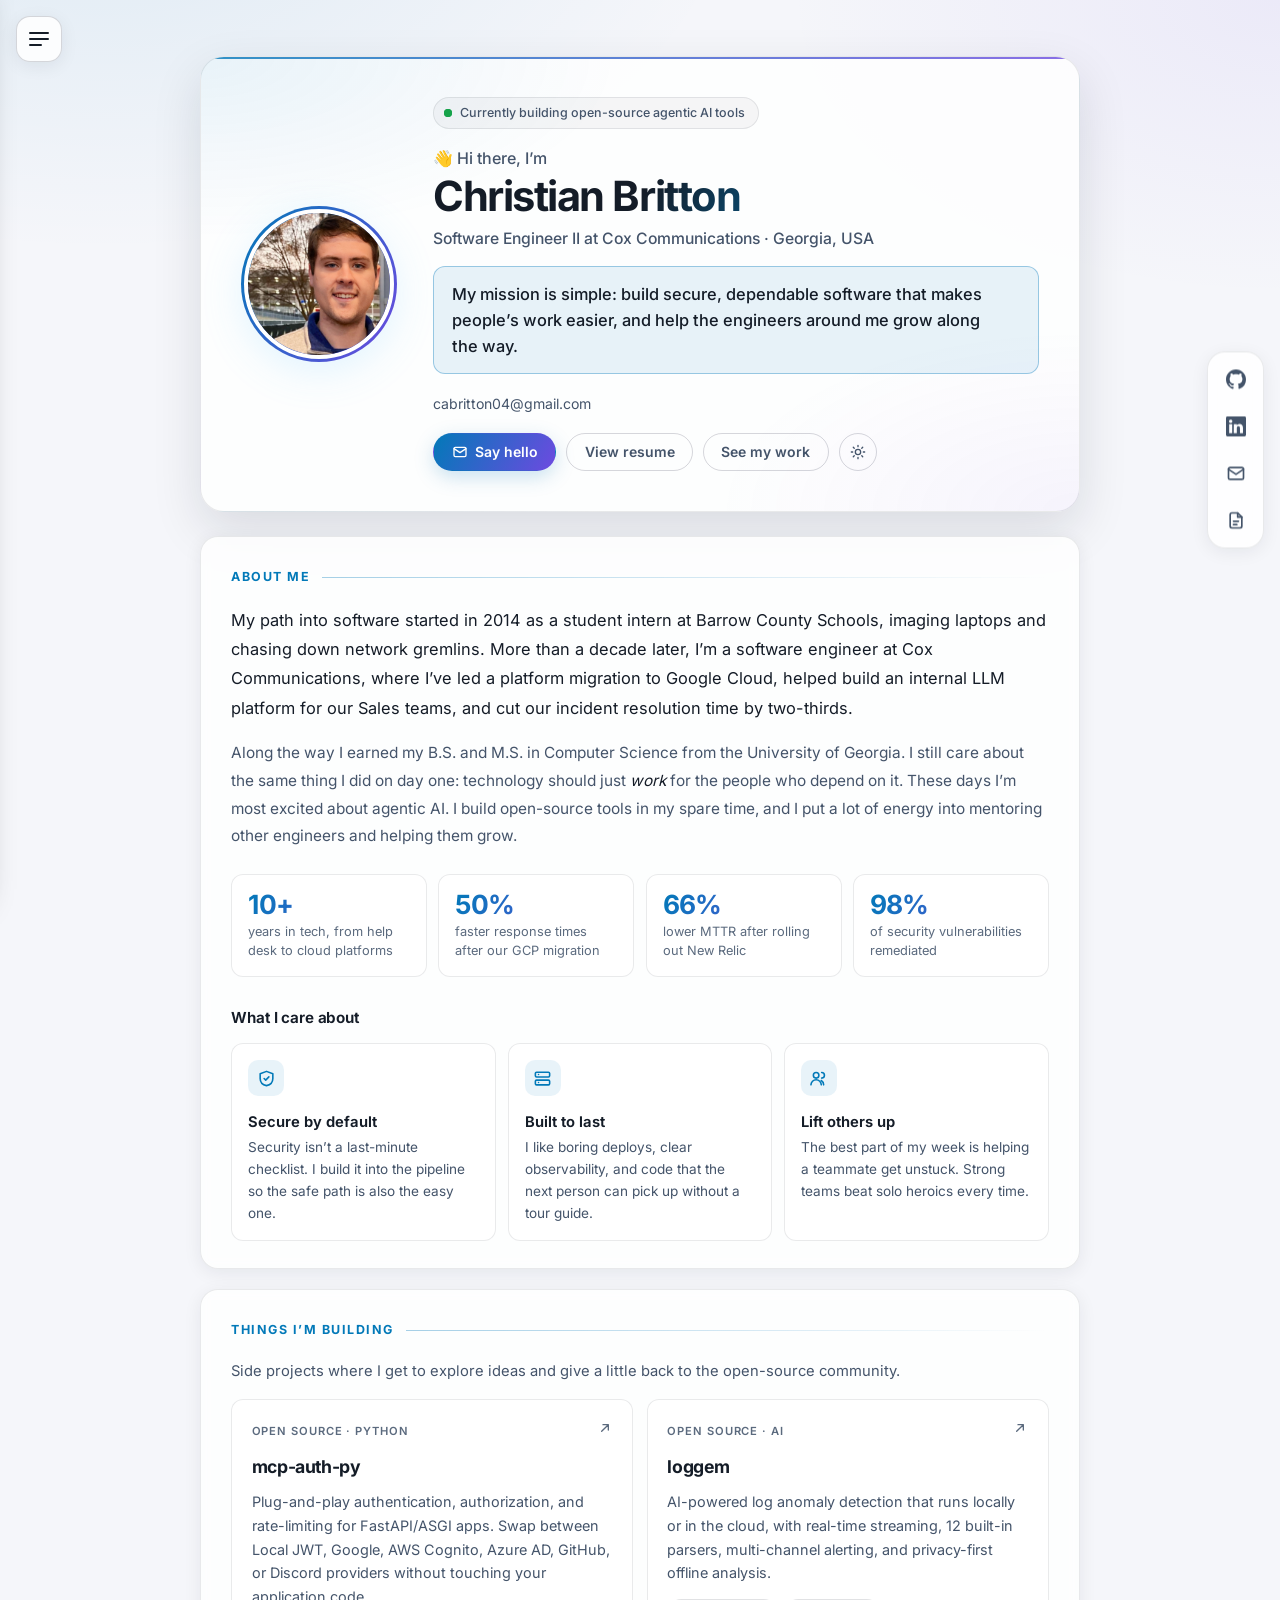
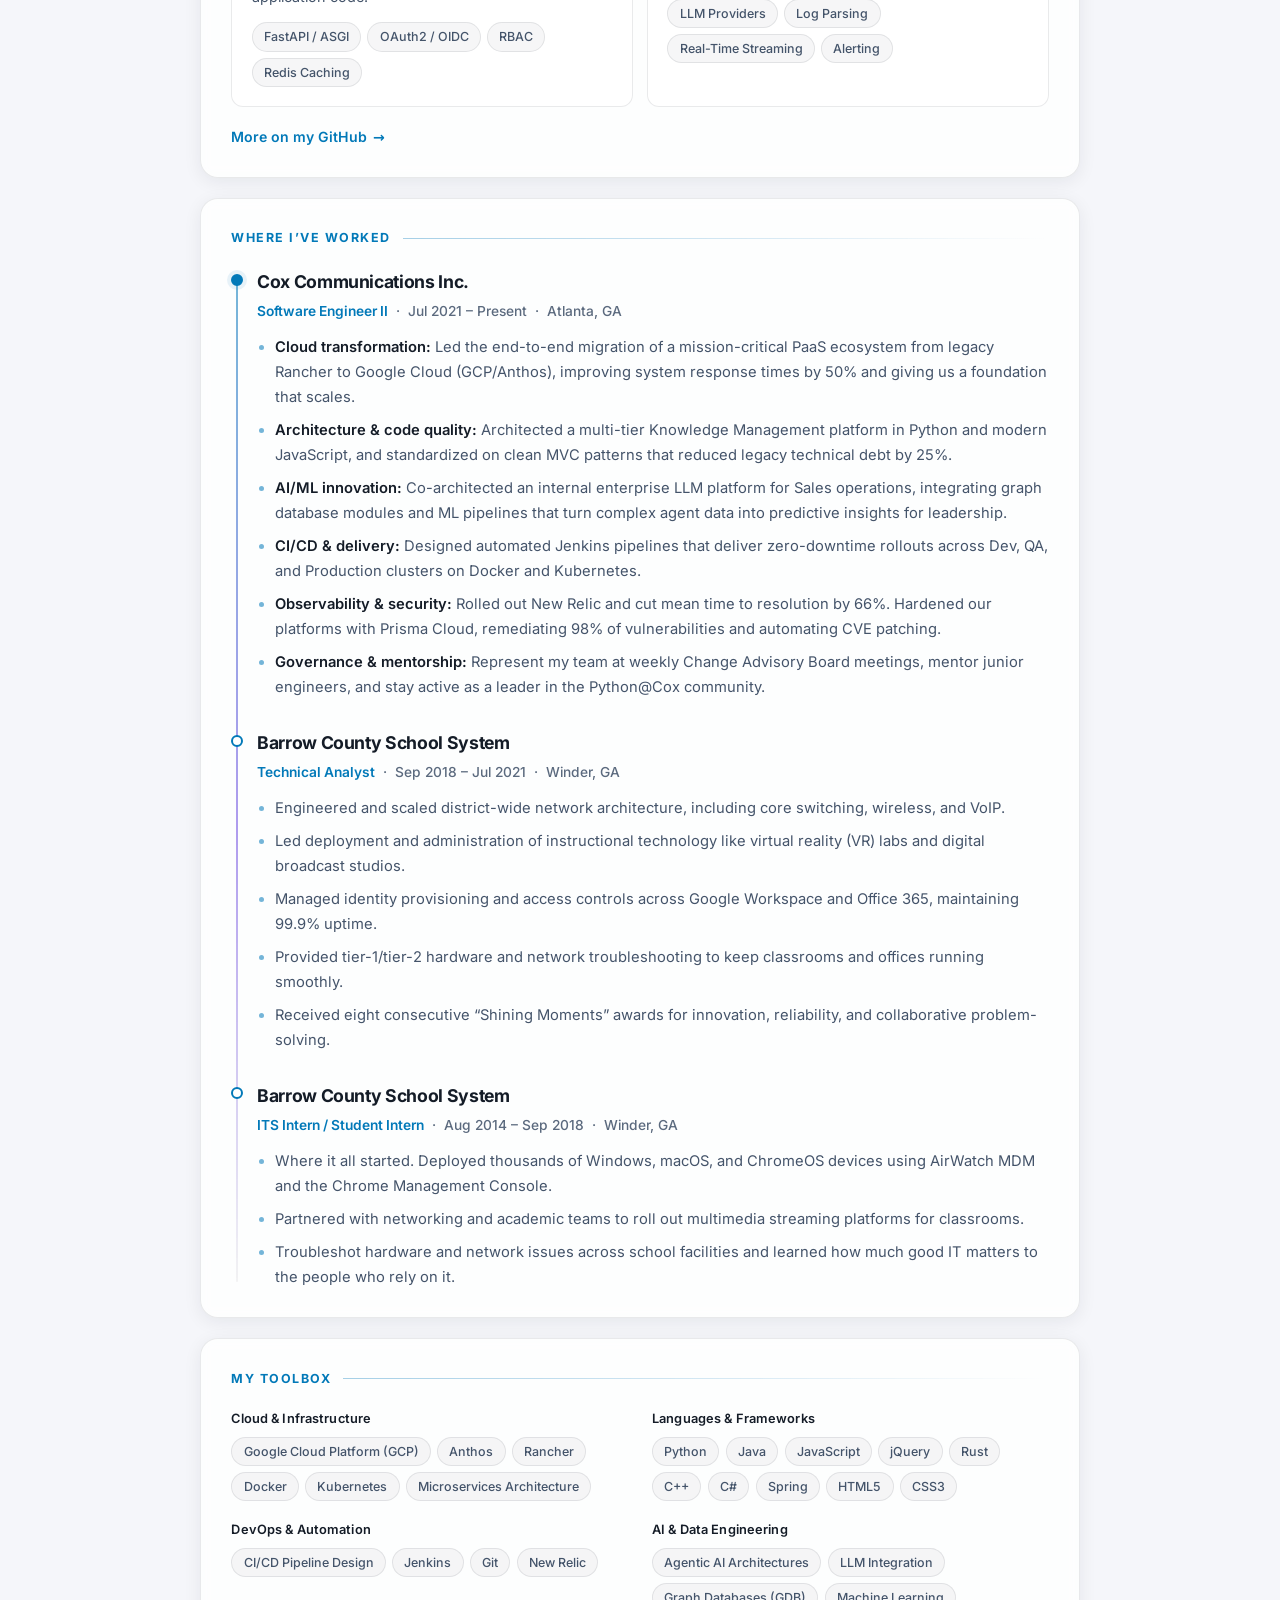
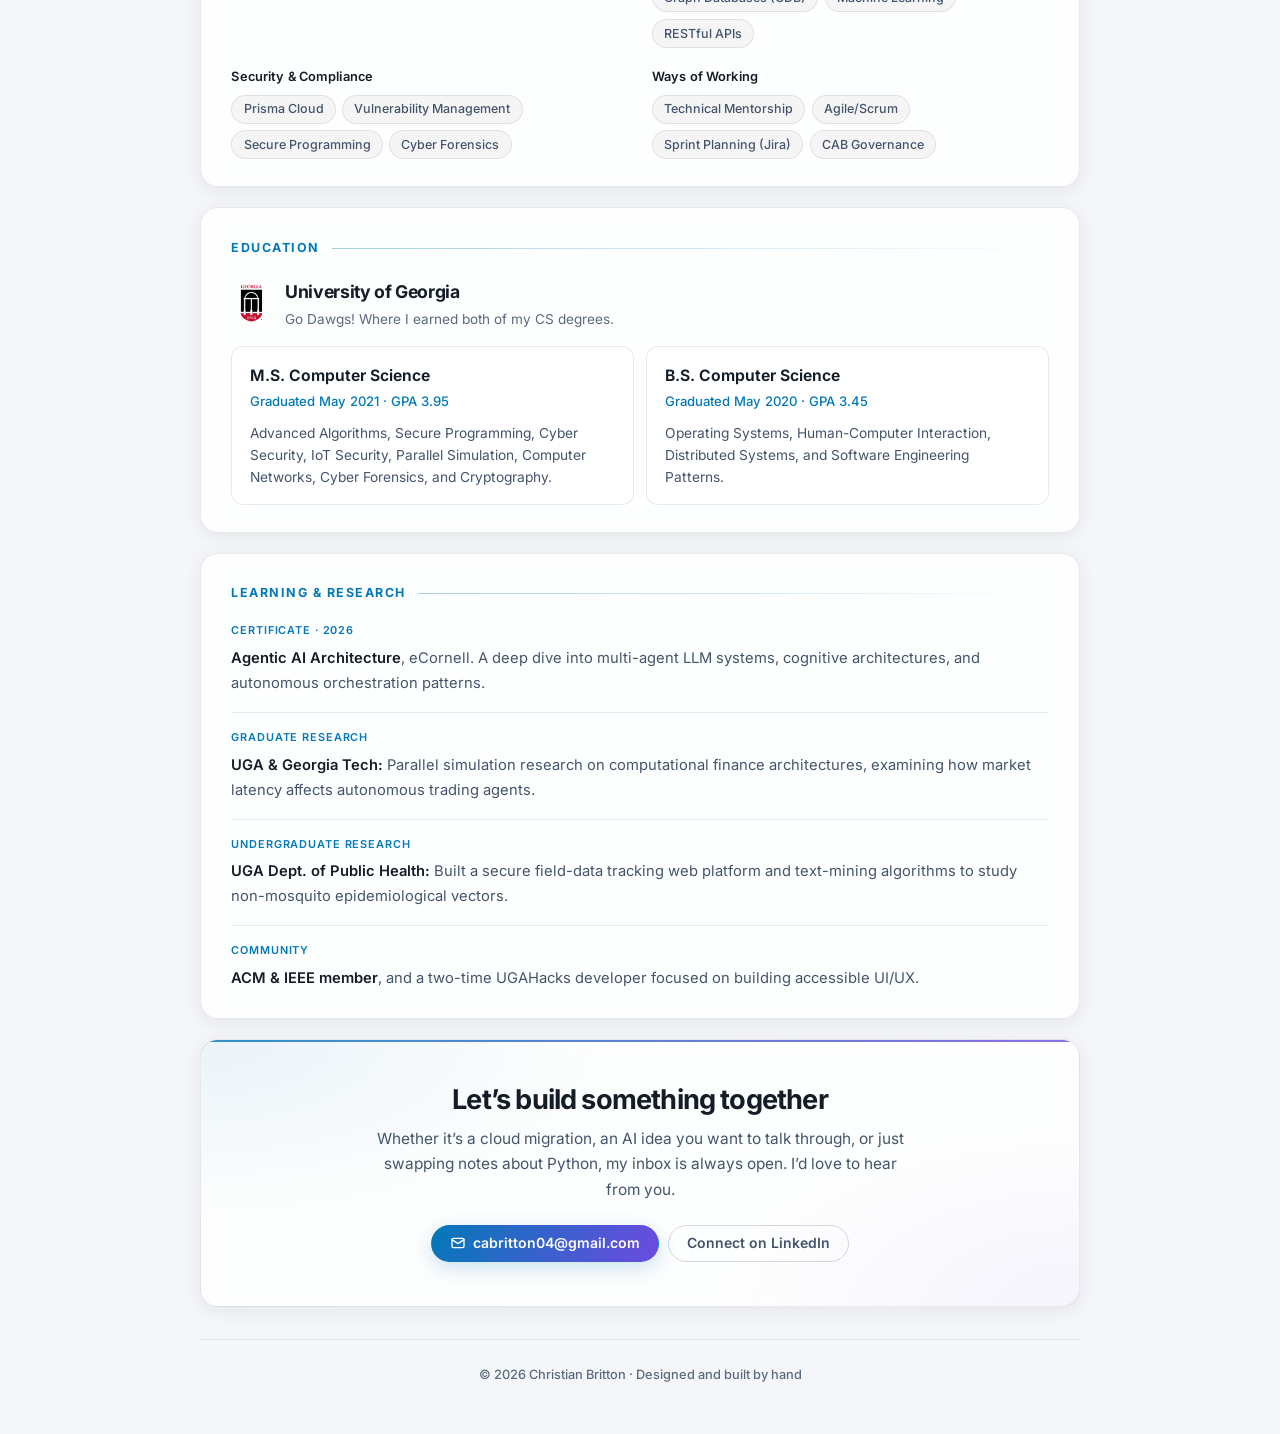
==== commit f263b0bf: "+ modernized css" ====
--- a/index.html
+++ b/index.html
@@ -1,19 +1,80 @@
 <!doctype html>
-<html lang="en">
+<html lang="en" data-theme="dark">
   <head>
     <meta charset="UTF-8">
     <meta name="viewport" content="width=device-width, initial-scale=1">
-    <meta name="description" content="Christian Britton — Software Engineer II at Cox Communications. Cloud, CI/CD, and AI systems.">
-    <title>Christian Britton</title>
-
-    <link rel="icon" type="image/png" href="resources/images/profile.jpg">
-    <link rel="preconnect" href="https://fonts.googleapis.com">
-    <link rel="preconnect" href="https://fonts.gstatic.com" crossorigin>
-    <link href="https://fonts.googleapis.com/css2?family=Inter:wght@400;500;600;700&display=swap" rel="stylesheet">
+
+    <!-- Apply saved/system theme before first paint to avoid a flash -->
+    <script>
+      (function () {
+        var root = document.documentElement;
+        var stored = null;
+        try { stored = localStorage.getItem('theme'); } catch (e) {}
+        var theme = stored === 'light' || stored === 'dark'
+          ? stored
+          : (window.matchMedia && window.matchMedia('(prefers-color-scheme: light)').matches ? 'light' : 'dark');
+        root.setAttribute('data-theme', theme);
+        root.classList.add('js');
+      })();
+    </script>
+
+    <title>Christian Britton — Software Engineer</title>
+    <meta name="description" content="Hi, I'm Christian — a software engineer in Georgia who builds secure, dependable cloud platforms, CI/CD pipelines, and AI tools, and loves helping other engineers grow.">
+    <link rel="canonical" href="https://cbritt0n.github.io/">
+    <meta name="theme-color" content="#0b0e13">
+
+    <!-- Open Graph -->
+    <meta property="og:type" content="website">
+    <meta property="og:url" content="https://cbritt0n.github.io/">
+    <meta property="og:title" content="Christian Britton — Software Engineer">
+    <meta property="og:description" content="I build secure, dependable software that makes people's work easier, and help the engineers around me grow along the way.">
+    <meta property="og:image" content="https://cbritt0n.github.io/resources/images/profile.jpg">
+    <meta property="og:locale" content="en_US">
+
+    <!-- Twitter Card -->
+    <meta name="twitter:card" content="summary">
+    <meta name="twitter:title" content="Christian Britton — Software Engineer">
+    <meta name="twitter:description" content="I build secure, dependable software that makes people's work easier, and help the engineers around me grow along the way.">
+    <meta name="twitter:image" content="https://cbritt0n.github.io/resources/images/profile.jpg">
+
+    <link rel="icon" type="image/svg+xml" href="resources/images/favicon.svg">
+
+    <!-- Preload critical assets -->
+    <link rel="preload" href="resources/fonts/inter-latin-var.woff2" as="font" type="font/woff2" crossorigin>
+    <link rel="preload" href="resources/images/profile.jpg" as="image" fetchpriority="high">
+
     <link href="resources/styles/index.css" rel="stylesheet" type="text/css">
+
+    <!-- Structured data -->
+    <script type="application/ld+json">
+      {
+        "@context": "https://schema.org",
+        "@type": "Person",
+        "name": "Christian Britton",
+        "url": "https://cbritt0n.github.io/",
+        "image": "https://cbritt0n.github.io/resources/images/profile.jpg",
+        "email": "mailto:cabritton04@gmail.com",
+        "jobTitle": "Software Engineer II",
+        "worksFor": {
+          "@type": "Organization",
+          "name": "Cox Communications"
+        },
+        "alumniOf": {
+          "@type": "CollegeOrUniversity",
+          "name": "University of Georgia"
+        },
+        "knowsAbout": ["Cloud infrastructure", "CI/CD", "Agentic AI", "Python", "Kubernetes", "Application security"],
+        "sameAs": [
+          "https://www.github.com/cbritt0n",
+          "https://www.linkedin.com/in/cbritt0n"
+        ]
+      }
+    </script>
   </head>
 
   <body>
+    <a class="skip-link" href="#main">Skip to content</a>
+
     <!-- Hamburger menu (top-left) -->
     <button id="hamburger" class="hamburger" aria-label="Open menu" aria-expanded="false" aria-controls="sideMenu">
       <span class="hamburger-box">
@@ -24,13 +85,24 @@
     <div id="menuBackdrop" class="menu-backdrop" hidden></div>
 
     <!-- Side navigation menu -->
-    <nav id="sideMenu" class="side-menu" aria-hidden="true" aria-label="Active projects">
+    <nav id="sideMenu" class="side-menu" aria-hidden="true" aria-label="Site menu">
       <div class="side-menu-inner">
         <button id="sideClose" class="side-close" aria-label="Close menu">&times;</button>
+
+        <h3 class="menu-section-title">On this page</h3>
+        <ul class="menu-list">
+          <li><a href="#about">About me</a></li>
+          <li><a href="#projects">Projects</a></li>
+          <li><a href="#experience">Experience</a></li>
+          <li><a href="#skills">Toolbox</a></li>
+          <li><a href="#education">Education</a></li>
+          <li><a href="#connect">Say hello</a></li>
+        </ul>
+
         <h3 class="menu-section-title">Active Projects</h3>
         <ul class="menu-list">
-          <li><a href="https://github.com/cbritt0n/mcp-auth-py" target="_blank" rel="noopener noreferrer">mcp-auth-py</a></li>
-          <li><a href="https://github.com/cbritt0n/loggem" target="_blank" rel="noopener noreferrer">loggem</a></li>
+          <li><a href="https://github.com/cbritt0n/mcp-auth-py" target="_blank" rel="noopener noreferrer">mcp-auth-py <span class="menu-ext" aria-hidden="true">↗</span></a></li>
+          <li><a href="https://github.com/cbritt0n/loggem" target="_blank" rel="noopener noreferrer">loggem <span class="menu-ext" aria-hidden="true">↗</span></a></li>
         </ul>
       </div>
     </nav>
@@ -40,17 +112,22 @@
       <ul class="sticky">
         <li>
           <a href="https://www.github.com/cbritt0n" target="_blank" rel="noopener noreferrer" title="GitHub" aria-label="GitHub">
-            <img src="resources/images/github.png" width="22" height="22" alt="">
+            <svg viewBox="0 0 16 16" fill="currentColor" aria-hidden="true"><path d="M8 0C3.58 0 0 3.58 0 8c0 3.54 2.29 6.53 5.47 7.59.4.07.55-.17.55-.38 0-.19-.01-.82-.01-1.49-2.01.37-2.53-.49-2.69-.94-.09-.23-.48-.94-.82-1.13-.28-.15-.68-.52-.01-.53.63-.01 1.08.58 1.23.82.72 1.21 1.87.87 2.33.66.07-.52.28-.87.51-1.07-1.78-.2-3.64-.89-3.64-3.95 0-.87.31-1.59.82-2.15-.08-.2-.36-1.02.08-2.12 0 0 .67-.21 2.2.82.64-.18 1.32-.27 2-.27s1.36.09 2 .27c1.53-1.04 2.2-.82 2.2-.82.44 1.1.16 1.92.08 2.12.51.56.82 1.27.82 2.15 0 3.07-1.87 3.75-3.65 3.95.29.25.54.73.54 1.48 0 1.07-.01 1.93-.01 2.2 0 .21.15.46.55.38A8.01 8.01 0 0 0 16 8c0-4.42-3.58-8-8-8"/></svg>
           </a>
         </li>
         <li>
           <a href="https://www.linkedin.com/in/cbritt0n" target="_blank" rel="noopener noreferrer" title="LinkedIn" aria-label="LinkedIn">
-            <img src="resources/images/linkedin.svg" width="22" height="22" alt="">
+            <svg viewBox="0 0 16 16" fill="currentColor" aria-hidden="true"><path d="M0 1.146C0 .513.526 0 1.175 0h13.65C15.474 0 16 .513 16 1.146v13.708c0 .633-.526 1.146-1.175 1.146H1.175C.526 16 0 15.487 0 14.854zm4.943 12.248V6.169H2.542v7.225zm-1.2-8.212c.837 0 1.358-.554 1.358-1.248-.015-.709-.52-1.248-1.342-1.248S2.4 3.226 2.4 3.934c0 .694.521 1.248 1.327 1.248zm4.908 8.212V9.359c0-.216.016-.432.08-.586.173-.431.568-.878 1.232-.878.869 0 1.216.662 1.216 1.634v3.865h2.401V9.25c0-2.22-1.184-3.252-2.764-3.252-1.274 0-1.845.7-2.165 1.193v.025h-.016l.016-.025V6.169h-2.4c.03.678 0 7.225 0 7.225z"/></svg>
+          </a>
+        </li>
+        <li>
+          <a href="mailto:cabritton04@gmail.com" title="Email" aria-label="Email Christian">
+            <svg viewBox="0 0 24 24" fill="none" stroke="currentColor" stroke-width="2" stroke-linecap="round" stroke-linejoin="round" aria-hidden="true"><rect x="3" y="5" width="18" height="14" rx="2"/><path d="m3 7 9 6 9-6"/></svg>
           </a>
         </li>
         <li>
           <a href="resources/downloads/Christian-Britton.pdf" target="_blank" rel="noopener noreferrer" title="Resume (PDF)" aria-label="Download resume">
-            <img src="resources/images/cv.gif" width="22" height="22" alt="">
+            <svg viewBox="0 0 24 24" fill="none" stroke="currentColor" stroke-width="2" stroke-linecap="round" stroke-linejoin="round" aria-hidden="true"><path d="M14 3H7a2 2 0 0 0-2 2v14a2 2 0 0 0 2 2h10a2 2 0 0 0 2-2V8z"/><path d="M14 3v5h5M9 13h6M9 17h4"/></svg>
           </a>
         </li>
       </ul>
@@ -60,35 +137,206 @@
       <!-- Profile header -->
       <header class="hero">
         <div class="profilePhoto">
-          <img src="resources/images/profile.jpg" alt="Portrait of Christian Britton" width="148" height="148">
+          <img src="resources/images/profile.jpg" alt="Portrait of Christian Britton" width="148" height="148" fetchpriority="high">
         </div>
 
         <div class="profileHeader">
-          <h1><a href="mailto:cabritton04@gmail.com">Christian Britton</a></h1>
-          <p class="role">Software Engineer II at Cox Communications · Winder, GA</p>
+          <p class="status-pill"><span class="status-dot" aria-hidden="true"></span>Currently building open-source agentic AI tools</p>
+          <p class="greeting"><span class="wave" aria-hidden="true">👋</span> Hi there, I&rsquo;m</p>
+          <h1>Christian Britton</h1>
+          <p class="role">Software Engineer II at Cox Communications · Georgia, USA</p>
+          <p class="mission">My mission is simple: build secure, dependable software that makes people&rsquo;s work easier, and help the engineers around me grow along the way.</p>
           <p class="contact-line">
             <a href="mailto:cabritton04@gmail.com">cabritton04@gmail.com</a>
           </p>
           <div class="hero-actions">
-            <a class="btn btn-primary" href="resources/downloads/Christian-Britton.pdf" target="_blank" rel="noopener noreferrer">View Resume</a>
-            <a class="btn btn-ghost" href="https://www.github.com/cbritt0n" target="_blank" rel="noopener noreferrer">GitHub</a>
-            <a class="btn btn-ghost" href="https://www.linkedin.com/in/cbritt0n" target="_blank" rel="noopener noreferrer">LinkedIn</a>
+            <a class="btn btn-primary" href="mailto:cabritton04@gmail.com">
+              <svg viewBox="0 0 24 24" aria-hidden="true"><rect x="3" y="5" width="18" height="14" rx="2"/><path d="m3 7 9 6 9-6"/></svg>
+              Say hello
+            </a>
+            <a class="btn btn-ghost" href="resources/downloads/Christian-Britton.pdf" target="_blank" rel="noopener noreferrer">View resume</a>
+            <a class="btn btn-ghost" href="#projects">See my work</a>
+            <button id="themeToggle" class="btn btn-ghost btn-icon theme-toggle" type="button" aria-label="Switch to light theme">
+              <svg class="icon-sun" viewBox="0 0 24 24" aria-hidden="true"><circle cx="12" cy="12" r="4"/><path d="M12 2v2M12 20v2M4.93 4.93l1.41 1.41M17.66 17.66l1.41 1.41M2 12h2M20 12h2M4.93 19.07l1.41-1.41M17.66 6.34l1.41-1.41"/></svg>
+              <svg class="icon-moon" viewBox="0 0 24 24" aria-hidden="true"><path d="M21 12.79A9 9 0 1 1 11.21 3 7 7 0 0 0 21 12.79z"/></svg>
+              <span class="sr-only">Toggle theme</span>
+            </button>
           </div>
         </div>
       </header>
 
-      <main class="sections">
-        <!-- Professional Summary -->
-        <section class="section-card" aria-labelledby="summary-title">
-          <h2 id="summary-title" class="section-title">Professional Summary</h2>
+      <main id="main" class="sections">
+        <!-- About -->
+        <section id="about" class="section-card reveal" aria-labelledby="about-title">
+          <h2 id="about-title" class="section-title">About Me</h2>
           <div class="section-body">
-            <p class="prose">Accomplished Software Engineer with over 10 years of progressive technical experience driving the architecture, optimization, and scaling of enterprise-grade applications. Armed with a Master&rsquo;s degree in Computer Science and proven technical depth across cloud migrations (GCP/Anthos), advanced CI/CD pipeline automation, and modern AI orchestration. Demonstrates the strong system design background, cross-functional leadership, and mentorship tracking required to transition seamlessly into a Senior Software Engineer role. Expert at eliminating technical debt, mitigating enterprise security risks, and delivering resilient, high-availability platforms.</p>
+            <p class="prose lead">My path into software started in 2014 as a student intern at Barrow County Schools, imaging laptops and chasing down network gremlins. More than a decade later, I&rsquo;m a software engineer at Cox Communications, where I&rsquo;ve led a platform migration to Google Cloud, helped build an internal LLM platform for our Sales teams, and cut our incident resolution time by two-thirds.</p>
+            <p class="prose">Along the way I earned my B.S. and M.S. in Computer Science from the University of Georgia. I still care about the same thing I did on day one: technology should just <em>work</em> for the people who depend on it. These days I&rsquo;m most excited about agentic AI. I build open-source tools in my spare time, and I put a lot of energy into mentoring other engineers and helping them grow.</p>
+
+            <ul class="stats" aria-label="Highlights">
+              <li class="stat">
+                <span class="stat-value">10+</span>
+                <span class="stat-label">years in tech, from help desk to cloud platforms</span>
+              </li>
+              <li class="stat">
+                <span class="stat-value">50%</span>
+                <span class="stat-label">faster response times after our GCP migration</span>
+              </li>
+              <li class="stat">
+                <span class="stat-value">66%</span>
+                <span class="stat-label">lower MTTR after rolling out New Relic</span>
+              </li>
+              <li class="stat">
+                <span class="stat-value">98%</span>
+                <span class="stat-label">of security vulnerabilities remediated</span>
+              </li>
+            </ul>
+
+            <h3 class="sub-title">What I care about</h3>
+            <ul class="values">
+              <li class="value">
+                <span class="value-icon" aria-hidden="true">
+                  <svg viewBox="0 0 24 24"><path d="M12 3 4 6v6c0 4.6 3.4 8.1 8 9 4.6-.9 8-4.4 8-9V6z"/><path d="m9 12 2 2 4-4"/></svg>
+                </span>
+                <div>
+                  <h4 class="value-title">Secure by default</h4>
+                  <p class="value-text">Security isn&rsquo;t a last-minute checklist. I build it into the pipeline so the safe path is also the easy one.</p>
+                </div>
+              </li>
+              <li class="value">
+                <span class="value-icon" aria-hidden="true">
+                  <svg viewBox="0 0 24 24"><rect x="3" y="4" width="18" height="6" rx="1.5"/><rect x="3" y="14" width="18" height="6" rx="1.5"/><path d="M7 7h.01M7 17h.01"/></svg>
+                </span>
+                <div>
+                  <h4 class="value-title">Built to last</h4>
+                  <p class="value-text">I like boring deploys, clear observability, and code that the next person can pick up without a tour guide.</p>
+                </div>
+              </li>
+              <li class="value">
+                <span class="value-icon" aria-hidden="true">
+                  <svg viewBox="0 0 24 24"><circle cx="9" cy="8" r="3.5"/><path d="M2.5 20a6.5 6.5 0 0 1 13 0"/><path d="M16 4.5a3.5 3.5 0 0 1 0 7M18.5 20a6.5 6.5 0 0 0-3-5.5"/></svg>
+                </span>
+                <div>
+                  <h4 class="value-title">Lift others up</h4>
+                  <p class="value-text">The best part of my week is helping a teammate get unstuck. Strong teams beat solo heroics every time.</p>
+                </div>
+              </li>
+            </ul>
           </div>
         </section>
 
+        <!-- Featured Projects -->
+        <section id="projects" class="section-card reveal" aria-labelledby="projects-title">
+          <h2 id="projects-title" class="section-title">Things I&rsquo;m Building</h2>
+          <div class="section-body">
+            <p class="section-intro">Side projects where I get to explore ideas and give a little back to the open-source community.</p>
+            <div class="project-grid">
+              <article class="project-card">
+                <div class="project-head">
+                  <span class="project-tag">Open source · Python</span>
+                  <a class="project-link-icon" href="https://github.com/cbritt0n/mcp-auth-py" target="_blank" rel="noopener noreferrer" aria-label="View mcp-auth-py on GitHub">
+                    <svg width="16" height="16" viewBox="0 0 24 24" fill="none" stroke="currentColor" stroke-width="2" stroke-linecap="round" stroke-linejoin="round" aria-hidden="true"><path d="M7 17L17 7M9 7h8v8"/></svg>
+                  </a>
+                </div>
+                <h3 class="project-name"><a class="stretched-link" href="https://github.com/cbritt0n/mcp-auth-py" target="_blank" rel="noopener noreferrer">mcp-auth-py</a></h3>
+                <p class="project-desc">Plug-and-play authentication, authorization, and rate-limiting for FastAPI/ASGI apps. Swap between Local JWT, Google, AWS Cognito, Azure AD, GitHub, or Discord providers without touching your application code.</p>
+                <ul class="project-chips">
+                  <li><span class="chip">FastAPI / ASGI</span></li>
+                  <li><span class="chip">OAuth2 / OIDC</span></li>
+                  <li><span class="chip">RBAC</span></li>
+                  <li><span class="chip">Redis Caching</span></li>
+                </ul>
+              </article>
+
+              <article class="project-card">
+                <div class="project-head">
+                  <span class="project-tag">Open source · AI</span>
+                  <a class="project-link-icon" href="https://github.com/cbritt0n/loggem" target="_blank" rel="noopener noreferrer" aria-label="View loggem on GitHub">
+                    <svg width="16" height="16" viewBox="0 0 24 24" fill="none" stroke="currentColor" stroke-width="2" stroke-linecap="round" stroke-linejoin="round" aria-hidden="true"><path d="M7 17L17 7M9 7h8v8"/></svg>
+                  </a>
+                </div>
+                <h3 class="project-name"><a class="stretched-link" href="https://github.com/cbritt0n/loggem" target="_blank" rel="noopener noreferrer">loggem</a></h3>
+                <p class="project-desc">AI-powered log anomaly detection that runs locally or in the cloud, with real-time streaming, 12 built-in parsers, multi-channel alerting, and privacy-first offline analysis.</p>
+                <ul class="project-chips">
+                  <li><span class="chip">LLM Providers</span></li>
+                  <li><span class="chip">Log Parsing</span></li>
+                  <li><span class="chip">Real-Time Streaming</span></li>
+                  <li><span class="chip">Alerting</span></li>
+                </ul>
+              </article>
+            </div>
+            <a class="more-link" href="https://www.github.com/cbritt0n" target="_blank" rel="noopener noreferrer">More on my GitHub <span aria-hidden="true">→</span></a>
+          </div>
+        </section>
+
+        <!-- Work Experience -->
+        <section id="experience" class="section-card reveal" aria-labelledby="experience-title">
+          <h2 id="experience-title" class="section-title">Where I&rsquo;ve Worked</h2>
+          <div class="section-body timeline">
+            <article class="job is-current">
+              <div class="job-header">
+                <h3 class="job-org">Cox Communications Inc.</h3>
+                <p class="job-meta">
+                  <span class="role-title">Software Engineer II</span>
+                  <span aria-hidden="true">·</span>
+                  <span>Jul 2021 – Present</span>
+                  <span aria-hidden="true">·</span>
+                  <span>Atlanta, GA</span>
+                </p>
+              </div>
+              <ul class="job-list">
+                <li><strong>Cloud transformation:</strong> Led the end-to-end migration of a mission-critical PaaS ecosystem from legacy Rancher to Google Cloud (GCP/Anthos), improving system response times by 50% and giving us a foundation that scales.</li>
+                <li><strong>Architecture &amp; code quality:</strong> Architected a multi-tier Knowledge Management platform in Python and modern JavaScript, and standardized on clean MVC patterns that reduced legacy technical debt by 25%.</li>
+                <li><strong>AI/ML innovation:</strong> Co-architected an internal enterprise LLM platform for Sales operations, integrating graph database modules and ML pipelines that turn complex agent data into predictive insights for leadership.</li>
+                <li><strong>CI/CD &amp; delivery:</strong> Designed automated Jenkins pipelines that deliver zero-downtime rollouts across Dev, QA, and Production clusters on Docker and Kubernetes.</li>
+                <li><strong>Observability &amp; security:</strong> Rolled out New Relic and cut mean time to resolution by 66%. Hardened our platforms with Prisma Cloud, remediating 98% of vulnerabilities and automating CVE patching.</li>
+                <li><strong>Governance &amp; mentorship:</strong> Represent my team at weekly Change Advisory Board meetings, mentor junior engineers, and stay active as a leader in the Python@Cox community.</li>
+              </ul>
+            </article>
+
+            <article class="job">
+              <div class="job-header">
+                <h3 class="job-org">Barrow County School System</h3>
+                <p class="job-meta">
+                  <span class="role-title">Technical Analyst</span>
+                  <span aria-hidden="true">·</span>
+                  <span>Sep 2018 – Jul 2021</span>
+                  <span aria-hidden="true">·</span>
+                  <span>Winder, GA</span>
+                </p>
+              </div>
+              <ul class="job-list">
+                <li>Engineered and scaled district-wide network architecture, including core switching, wireless, and VoIP.</li>
+                <li>Led deployment and administration of instructional technology like virtual reality (VR) labs and digital broadcast studios.</li>
+                <li>Managed identity provisioning and access controls across Google Workspace and Office 365, maintaining 99.9% uptime.</li>
+                <li>Provided tier-1/tier-2 hardware and network troubleshooting to keep classrooms and offices running smoothly.</li>
+                <li>Received eight consecutive &ldquo;Shining Moments&rdquo; awards for innovation, reliability, and collaborative problem-solving.</li>
+              </ul>
+            </article>
+
+            <article class="job">
+              <div class="job-header">
+                <h3 class="job-org">Barrow County School System</h3>
+                <p class="job-meta">
+                  <span class="role-title">ITS Intern / Student Intern</span>
+                  <span aria-hidden="true">·</span>
+                  <span>Aug 2014 – Sep 2018</span>
+                  <span aria-hidden="true">·</span>
+                  <span>Winder, GA</span>
+                </p>
+              </div>
+              <ul class="job-list">
+                <li>Where it all started. Deployed thousands of Windows, macOS, and ChromeOS devices using AirWatch MDM and the Chrome Management Console.</li>
+                <li>Partnered with networking and academic teams to roll out multimedia streaming platforms for classrooms.</li>
+                <li>Troubleshot hardware and network issues across school facilities and learned how much good IT matters to the people who rely on it.</li>
+              </ul>
+            </article>
+          </div>
+        </section>
+
         <!-- Technical Expertise -->
-        <section class="section-card" aria-labelledby="skills-title">
-          <h2 id="skills-title" class="section-title">Technical Expertise</h2>
+        <section id="skills" class="section-card reveal" aria-labelledby="skills-title">
+          <h2 id="skills-title" class="section-title">My Toolbox</h2>
           <div class="section-body skill-groups">
             <div class="skill-group">
               <div class="skill-label">Cloud &amp; Infrastructure</div>
@@ -145,7 +393,7 @@
               </div>
             </div>
             <div class="skill-group">
-              <div class="skill-label">Methodologies &amp; Leadership</div>
+              <div class="skill-label">Ways of Working</div>
               <div class="skill-chips">
                 <span class="chip">Technical Mentorship</span>
                 <span class="chip">Agile/Scrum</span>
@@ -156,114 +404,73 @@
           </div>
         </section>
 
-        <!-- Work Experience -->
-        <section class="section-card" aria-labelledby="experience-title">
-          <h2 id="experience-title" class="section-title">Experience</h2>
-          <div class="section-body">
-            <article class="job">
-              <div class="job-header">
-                <h3 class="job-org">Cox Communications Inc.</h3>
-                <p class="job-meta">
-                  <span class="role-title">Software Engineer II</span>
-                  <span aria-hidden="true">·</span>
-                  <span>Jul 2021 – Present</span>
-                  <span aria-hidden="true">·</span>
-                  <span>Atlanta, GA</span>
-                </p>
-              </div>
-              <ul class="job-list">
-                <li><strong>Cloud Transformation &amp; Infrastructure:</strong> Spearheaded the end-to-end cloud migration of a mission-critical PaaS ecosystem from legacy Rancher to Google Cloud Platform (GCP/Anthos), achieving a 50% improvement in system response times and building a highly scalable foundation.</li>
-                <li><strong>Enterprise Architecture &amp; Systems Optimization:</strong> Architected an enterprise multi-tier Knowledge Management platform utilizing Python and modern JavaScript frameworks; enforced rigid MVC design principles to standardize code quality, decreasing legacy technical debt by 25%.</li>
-                <li><strong>AI/ML Innovation &amp; Strategy:</strong> Co-architected and drove the technical implementation of an internal enterprise LLM platform tailored for Sales operations. Integrated custom Graph Database (GDB) modules and machine learning pipelines to analyze complex agent data streams, delivering predictive behavioral insights directly to executive leadership.</li>
-                <li><strong>DevOps &amp; Automated Continuous Delivery:</strong> Designed, optimized, and enabled automated CI/CD pipelines via Jenkins, securing completely zero-downtime rollouts across parallel Development, QA, and Production clusters using Docker and Kubernetes.</li>
-                <li><strong>Enterprise Observability &amp; Security Hardening:</strong> Championed infrastructure monitoring transformations by deploying New Relic, cutting Mean Time to Resolution (MTTR) for critical engineering disruptions by 66%. Hardened platform landscapes using Prisma Cloud, successfully remediating 98% of security vulnerabilities and establishing automated active CVE patching.</li>
-                <li><strong>Cross-Functional Governance &amp; Mentorship:</strong> Represented the application team at weekly Change Advisory Board (CAB) meetings to guarantee zero service degradation. Actively mentored junior engineering peers and drove continuous professional development as an influential leader within the Python@Cox enterprise community.</li>
-              </ul>
-            </article>
-
-            <article class="job">
-              <div class="job-header">
-                <h3 class="job-org">Barrow County School System</h3>
-                <p class="job-meta">
-                  <span class="role-title">Technical Analyst</span>
-                  <span aria-hidden="true">·</span>
-                  <span>Sep 2018 – Jul 2021</span>
-                  <span aria-hidden="true">·</span>
-                  <span>Winder, GA</span>
-                </p>
-              </div>
-              <ul class="job-list">
-                <li>Engineered, scaled, and optimized high-availability district-wide network architecture, including core switching infrastructure, robust wireless systems, and VoIP configurations.</li>
-                <li>Led the technical deployment and systems administration of complex instructional infrastructures, including state-of-the-art virtual reality (VR) labs and digital broadcast studios.</li>
-                <li>Administered identity provisioning and enterprise access controls across massive Google Workspace and Office 365 environments, guaranteeing 99.9% operational uptime.</li>
-                <li>Delivered critical tier-1/tier-2 hardware and network infrastructure troubleshooting to maximize operational continuity across school facilities.</li>
-                <li>Honored with eight consecutive &ldquo;Shining Moments&rdquo; engineering awards for unparalleled technical innovation, system reliability, and collaborative problem-solving.</li>
-              </ul>
-            </article>
-
-            <article class="job">
-              <div class="job-header">
-                <h3 class="job-org">Barrow County School System</h3>
-                <p class="job-meta">
-                  <span class="role-title">ITS Intern / Student Intern</span>
-                  <span aria-hidden="true">·</span>
-                  <span>Aug 2014 – Sep 2018</span>
-                  <span aria-hidden="true">·</span>
-                  <span>Winder, GA</span>
-                </p>
-              </div>
-              <ul class="job-list">
-                <li>Orchestrated large-scale deployments of thousands of client devices across Windows, macOS, and ChromeOS using AirWatch MDM and Chrome Management Console.</li>
-                <li>Partnered with networking and academic stakeholders to build and deploy tailored multimedia software streaming platforms, minimizing learning environment technical friction.</li>
-                <li>Delivered critical tier-1/tier-2 hardware and network infrastructure troubleshooting to maximize operational continuity across school facilities.</li>
-              </ul>
-            </article>
-          </div>
-        </section>
-
         <!-- Education -->
-        <section class="section-card" aria-labelledby="education-title">
+        <section id="education" class="section-card reveal" aria-labelledby="education-title">
           <h2 id="education-title" class="section-title">Education</h2>
           <div class="section-body">
-            <div class="edu-block">
-              <div class="edu-heading">
-                <img src="resources/images/ugalogo.png" alt="University of Georgia logo" width="40" height="44">
+            <div class="edu-heading">
+              <img src="resources/images/ugalogo.png" alt="University of Georgia logo" width="40" height="44" loading="lazy" decoding="async">
+              <div>
                 <h3 class="job-org">University of Georgia</h3>
-              </div>
-              <p class="edu-degree">Master of Science in Computer Science · Graduated May 2021</p>
-              <p class="edu-detail"><strong>GPA:</strong> 3.95</p>
-              <p class="edu-detail"><strong>Specializations:</strong> Advanced Algorithms, Secure Programming, Cyber Security, IoT Security, Parallel Simulation, Computer Networks, Cyber Forensics, and Cryptography.</p>
-            </div>
-
-            <div class="edu-block">
-              <p class="edu-degree">Bachelor of Science in Computer Science · Graduated May 2020</p>
-              <p class="edu-detail"><strong>GPA:</strong> 3.45</p>
-              <p class="edu-detail"><strong>Core Focus:</strong> Operating Systems, Human-Computer Interaction, Distributed Systems, Software Engineering Patterns.</p>
+                <p class="edu-sub">Go Dawgs! Where I earned both of my CS degrees.</p>
+              </div>
+            </div>
+
+            <div class="edu-grid">
+              <div class="edu-block">
+                <p class="edu-degree">M.S. Computer Science</p>
+                <p class="edu-meta">Graduated May 2021 · GPA 3.95</p>
+                <p class="edu-detail">Advanced Algorithms, Secure Programming, Cyber Security, IoT Security, Parallel Simulation, Computer Networks, Cyber Forensics, and Cryptography.</p>
+              </div>
+
+              <div class="edu-block">
+                <p class="edu-degree">B.S. Computer Science</p>
+                <p class="edu-meta">Graduated May 2020 · GPA 3.45</p>
+                <p class="edu-detail">Operating Systems, Human-Computer Interaction, Distributed Systems, and Software Engineering Patterns.</p>
+              </div>
             </div>
           </div>
         </section>
 
-        <!-- Certifications -->
-        <section class="section-card" aria-labelledby="certs-title">
-          <h2 id="certs-title" class="section-title">Certifications</h2>
+        <!-- Certifications + Research -->
+        <section class="section-card reveal" aria-labelledby="research-title">
+          <h2 id="research-title" class="section-title">Learning &amp; Research</h2>
           <div class="section-body">
-            <p class="entry"><strong>Agentic AI Architecture Certificate</strong> — eCornell (2026) | Specialized in multi-agent LLM systems, cognitive architectures, and autonomous orchestration patterns.</p>
+            <div class="entry">
+              <span class="entry-badge">Certificate · 2026</span>
+              <p><strong>Agentic AI Architecture</strong>, eCornell. A deep dive into multi-agent LLM systems, cognitive architectures, and autonomous orchestration patterns.</p>
+            </div>
+            <div class="entry">
+              <span class="entry-badge">Graduate research</span>
+              <p><strong>UGA &amp; Georgia Tech:</strong> Parallel simulation research on computational finance architectures, examining how market latency affects autonomous trading agents.</p>
+            </div>
+            <div class="entry">
+              <span class="entry-badge">Undergraduate research</span>
+              <p><strong>UGA Dept. of Public Health:</strong> Built a secure field-data tracking web platform and text-mining algorithms to study non-mosquito epidemiological vectors.</p>
+            </div>
+            <div class="entry">
+              <span class="entry-badge">Community</span>
+              <p><strong>ACM &amp; IEEE member</strong>, and a two-time UGAHacks developer focused on building accessible UI/UX.</p>
+            </div>
           </div>
         </section>
 
-        <!-- Research and Club Affiliations -->
-        <section class="section-card" aria-labelledby="research-title">
-          <h2 id="research-title" class="section-title">Research &amp; Affiliations</h2>
-          <div class="section-body">
-            <p class="entry"><strong>Graduate Research Frameworks (UGA &amp; Georgia Tech):</strong> Conducted complex parallel simulation research optimizing computational finance architectures and examining market latency impacts across autonomous trading agent models.</p>
-            <p class="entry"><strong>Undergraduate Systems Research (UGA Dept. of Public Health):</strong> Engineered a secure, custom field-data tracking web platform and developed targeted text-mining analysis algorithms to synthesize non-mosquito epidemiological vectors.</p>
-            <p class="entry"><strong>Professional Societies &amp; Innovations:</strong> Active Member, Association for Computing Machinery (ACM) and Institute of Electrical and Electronics Engineers (IEEE). Two-time developer for UGAHacks, constructing accessible UI/UX paradigms.</p>
+        <!-- Connect -->
+        <section id="connect" class="section-card connect-card reveal" aria-labelledby="connect-title">
+          <h2 id="connect-title" class="connect-title">Let&rsquo;s build something together</h2>
+          <p class="connect-text">Whether it&rsquo;s a cloud migration, an AI idea you want to talk through, or just swapping notes about Python, my inbox is always open. I&rsquo;d love to hear from you.</p>
+          <div class="hero-actions connect-actions">
+            <a class="btn btn-primary" href="mailto:cabritton04@gmail.com">
+              <svg viewBox="0 0 24 24" aria-hidden="true"><rect x="3" y="5" width="18" height="14" rx="2"/><path d="m3 7 9 6 9-6"/></svg>
+              cabritton04@gmail.com
+            </a>
+            <a class="btn btn-ghost" href="https://www.linkedin.com/in/cbritt0n" target="_blank" rel="noopener noreferrer">Connect on LinkedIn</a>
           </div>
         </section>
       </main>
 
       <footer class="site-footer">
-        <p class="footerNote">Website made by Christian Britton and hosted on GitHub Pages</p>
+        <p class="footerNote">&copy; <span id="year">2026</span> Christian Britton · Designed and built by hand</p>
       </footer>
     </div>
 
@@ -276,6 +483,67 @@
         var firstLink = sideMenu && sideMenu.querySelector('.menu-list a');
         var lastFocused = null;
 
+        /* ---- Footer year ---- */
+        var yearEl = document.getElementById('year');
+        if (yearEl) yearEl.textContent = new Date().getFullYear();
+
+        /* ---- Theme toggle ---- */
+        var themeToggle = document.getElementById('themeToggle');
+        var THEME_COLORS = { dark: '#0b0e13', light: '#f5f6fa' };
+
+        function applyThemeMeta(theme) {
+          var meta = document.querySelector('meta[name="theme-color"]');
+          if (meta) meta.setAttribute('content', THEME_COLORS[theme] || THEME_COLORS.dark);
+          if (themeToggle) {
+            themeToggle.setAttribute(
+              'aria-label',
+              theme === 'dark' ? 'Switch to light theme' : 'Switch to dark theme'
+            );
+          }
+        }
+
+        applyThemeMeta(document.documentElement.getAttribute('data-theme'));
+
+        if (themeToggle) {
+          themeToggle.addEventListener('click', function () {
+            var next = document.documentElement.getAttribute('data-theme') === 'light' ? 'dark' : 'light';
+            document.documentElement.setAttribute('data-theme', next);
+            try { localStorage.setItem('theme', next); } catch (e) {}
+            applyThemeMeta(next);
+          });
+        }
+
+        // Follow OS preference changes while no explicit choice is stored
+        if (window.matchMedia) {
+          window.matchMedia('(prefers-color-scheme: light)').addEventListener('change', function (e) {
+            var stored = null;
+            try { stored = localStorage.getItem('theme'); } catch (err) {}
+            if (stored !== 'light' && stored !== 'dark') {
+              var next = e.matches ? 'light' : 'dark';
+              document.documentElement.setAttribute('data-theme', next);
+              applyThemeMeta(next);
+            }
+          });
+        }
+
+        /* ---- Reveal sections on scroll ---- */
+        var revealEls = document.querySelectorAll('.reveal');
+        var reduceMotion = window.matchMedia && window.matchMedia('(prefers-reduced-motion: reduce)').matches;
+        if (!('IntersectionObserver' in window) || reduceMotion) {
+          revealEls.forEach(function (el) { el.classList.add('is-visible'); });
+        } else {
+          var observer = new IntersectionObserver(function (entries) {
+            entries.forEach(function (entry) {
+              if (entry.isIntersecting) {
+                entry.target.classList.add('is-visible');
+                observer.unobserve(entry.target);
+              }
+            });
+          }, { rootMargin: '0px 0px -8% 0px', threshold: 0.08 });
+          revealEls.forEach(function (el) { observer.observe(el); });
+        }
+
+        /* ---- Side menu ---- */
         function openMenu() {
           lastFocused = document.activeElement;
           sideMenu.classList.add('open');
@@ -289,7 +557,7 @@
           if (firstLink) firstLink.focus();
         }
 
-        function closeMenu() {
+        function closeMenu(restoreFocus) {
           sideMenu.classList.remove('open');
           hamburger.classList.remove('open');
           hamburger.setAttribute('aria-expanded', 'false');
@@ -298,7 +566,7 @@
             backdrop.classList.remove('visible');
             backdrop.hidden = true;
           }
-          if (lastFocused) lastFocused.focus();
+          if (restoreFocus !== false && lastFocused) lastFocused.focus();
         }
 
         if (hamburger) {
@@ -309,11 +577,37 @@
           });
         }
 
-        if (sideClose) sideClose.addEventListener('click', closeMenu);
-        if (backdrop) backdrop.addEventListener('click', closeMenu);
-
+        if (sideClose) sideClose.addEventListener('click', function () { closeMenu(); });
+        if (backdrop) backdrop.addEventListener('click', function () { closeMenu(); });
+
+        // In-page links close the menu and let the browser scroll to the section
+        sideMenu.querySelectorAll('a[href^="#"]').forEach(function (link) {
+          link.addEventListener('click', function () { closeMenu(false); });
+        });
+
+        // Escape closes the menu; Tab is trapped inside it while open
         document.addEventListener('keydown', function (e) {
-          if (e.key === 'Escape' && sideMenu.classList.contains('open')) closeMenu();
+          if (!sideMenu.classList.contains('open')) return;
+
+          if (e.key === 'Escape') {
+            closeMenu();
+            return;
+          }
+
+          if (e.key === 'Tab') {
+            var focusable = sideMenu.querySelectorAll('a[href], button:not([disabled])');
+            if (!focusable.length) return;
+            var first = focusable[0];
+            var last = focusable[focusable.length - 1];
+
+            if (e.shiftKey && document.activeElement === first) {
+              e.preventDefault();
+              last.focus();
+            } else if (!e.shiftKey && document.activeElement === last) {
+              e.preventDefault();
+              first.focus();
+            }
+          }
         });
 
         document.addEventListener('click', function (e) {
--- a/resources/styles/index.css
+++ b/resources/styles/index.css
@@ -1,31 +1,94 @@
 @charset "utf-8";
 
 /* -------------------------------------------------------------------------- */
-/* Design tokens                                                              */
+/* Self-hosted Inter (variable, latin subset)                                  */
+/* -------------------------------------------------------------------------- */
+@font-face {
+  font-family: "Inter";
+  font-style: normal;
+  font-weight: 400 700;
+  font-display: swap;
+  src: url("../fonts/inter-latin-var.woff2") format("woff2");
+  unicode-range: U+0000-00FF, U+0131, U+0152-0153, U+02BB-02BC, U+02C6, U+02DA,
+    U+02DC, U+0304, U+0308, U+0329, U+2000-206F, U+20AC, U+2122, U+2191, U+2193,
+    U+2212, U+2215, U+FEFF, U+FFFD;
+}
+
+/* -------------------------------------------------------------------------- */
+/* Design tokens — dark theme is the default                                   */
 /* -------------------------------------------------------------------------- */
 :root {
-  --bg: #0c0f14;
-  --bg-elevated: #141a22;
-  --bg-card: #161d27;
+  --bg: #0b0e13;
+  --bg-elevated: #131922;
+  --bg-card: rgba(22, 29, 39, 0.72);
+  --bg-card-solid: #161d27;
   --bg-card-hover: #1a2330;
+  --surface-glass: rgba(20, 26, 34, 0.82);
+  --menu-bg: rgba(16, 20, 28, 0.97);
+  --backdrop-bg: rgba(0, 0, 0, 0.5);
   --border: rgba(255, 255, 255, 0.08);
   --border-strong: rgba(255, 255, 255, 0.14);
-  --text: #e8edf4;
-  --text-muted: #9aa8b8;
-  --text-soft: #6b7a8c;
+  --text: #eaeff5;
+  --text-muted: #a3b0bf;
+  --text-soft: #75849a;
   --accent: #5ec8ff;
+  --accent-strong: #3db4f5;
+  --accent-2: #a28bfa;
   --accent-soft: rgba(94, 200, 255, 0.12);
-  --accent-strong: #3db4f5;
-  --shadow: 0 12px 40px rgba(0, 0, 0, 0.35);
-  --shadow-sm: 0 4px 16px rgba(0, 0, 0, 0.25);
-  --radius: 16px;
-  --radius-sm: 10px;
+  --accent-border: rgba(94, 200, 255, 0.35);
+  --on-accent: #061018;
+  --success: #4ade80;
+  --chip-bg: rgba(255, 255, 255, 0.04);
+  --gradient: linear-gradient(120deg, var(--accent) 0%, var(--accent-2) 100%);
+  --title-line: linear-gradient(90deg, rgba(94, 200, 255, 0.35), transparent);
+  --marker-color: rgba(94, 200, 255, 0.5);
+  --glow-1: radial-gradient(1100px 620px at 8% -12%, rgba(94, 200, 255, 0.11), transparent 58%);
+  --glow-2: radial-gradient(900px 540px at 100% 0%, rgba(162, 139, 250, 0.09), transparent 55%);
+  --hero-sheen: radial-gradient(600px 260px at 0% 0%, rgba(94, 200, 255, 0.1), transparent 70%),
+    radial-gradient(520px 260px at 100% 100%, rgba(162, 139, 250, 0.08), transparent 70%);
+  --shadow: 0 18px 50px rgba(0, 0, 0, 0.4);
+  --shadow-sm: 0 4px 18px rgba(0, 0, 0, 0.25);
+  --radius: 18px;
+  --radius-sm: 12px;
   --radius-pill: 999px;
   --font: "Inter", system-ui, -apple-system, BlinkMacSystemFont, "Segoe UI",
     Roboto, sans-serif;
   --max-width: 880px;
   --header-gap: 2rem;
   --transition: 0.2s ease;
+  --ease-out: cubic-bezier(0.22, 1, 0.36, 1);
+}
+
+[data-theme="light"] {
+  --bg: #f5f6fa;
+  --bg-elevated: #ffffff;
+  --bg-card: rgba(255, 255, 255, 0.82);
+  --bg-card-solid: #ffffff;
+  --bg-card-hover: #eef2f8;
+  --surface-glass: rgba(255, 255, 255, 0.86);
+  --menu-bg: rgba(255, 255, 255, 0.98);
+  --backdrop-bg: rgba(15, 23, 42, 0.35);
+  --border: rgba(15, 23, 42, 0.09);
+  --border-strong: rgba(15, 23, 42, 0.17);
+  --text: #141c27;
+  --text-muted: #44546a;
+  --text-soft: #5b6a7e;
+  --accent: #0279b8;
+  --accent-strong: #03649a;
+  --accent-2: #6d4ae0;
+  --accent-soft: rgba(2, 121, 184, 0.09);
+  --accent-border: rgba(2, 121, 184, 0.35);
+  --on-accent: #ffffff;
+  --success: #16a34a;
+  --chip-bg: rgba(15, 23, 42, 0.035);
+  --title-line: linear-gradient(90deg, rgba(2, 121, 184, 0.35), transparent);
+  --marker-color: rgba(2, 121, 184, 0.55);
+  --glow-1: radial-gradient(1100px 620px at 8% -12%, rgba(2, 121, 184, 0.09), transparent 58%);
+  --glow-2: radial-gradient(900px 540px at 100% 0%, rgba(109, 74, 224, 0.07), transparent 55%);
+  --hero-sheen: radial-gradient(600px 260px at 0% 0%, rgba(2, 121, 184, 0.08), transparent 70%),
+    radial-gradient(520px 260px at 100% 100%, rgba(109, 74, 224, 0.06), transparent 70%);
+  --shadow: 0 18px 50px rgba(15, 23, 42, 0.12);
+  --shadow-sm: 0 4px 18px rgba(15, 23, 42, 0.07);
 }
 
 /* -------------------------------------------------------------------------- */
@@ -39,6 +102,7 @@
 
 html {
   scroll-behavior: smooth;
+  background-color: var(--bg);
 }
 
 body {
@@ -48,12 +112,16 @@
   font-size: 15px;
   line-height: 1.65;
   color: var(--text);
-  background:
-    radial-gradient(1200px 600px at 10% -10%, rgba(94, 200, 255, 0.08), transparent 55%),
-    radial-gradient(900px 500px at 100% 0%, rgba(120, 100, 255, 0.06), transparent 50%),
-    var(--bg);
+  background: var(--glow-1), var(--glow-2), var(--bg);
+  background-attachment: fixed;
   -webkit-font-smoothing: antialiased;
   -moz-osx-font-smoothing: grayscale;
+  text-rendering: optimizeLegibility;
+}
+
+::selection {
+  background: var(--accent);
+  color: var(--on-accent);
 }
 
 img {
@@ -78,13 +146,46 @@
   outline-offset: 3px;
 }
 
+.sr-only {
+  position: absolute;
+  width: 1px;
+  height: 1px;
+  padding: 0;
+  margin: -1px;
+  overflow: hidden;
+  clip: rect(0, 0, 0, 0);
+  white-space: nowrap;
+  border: 0;
+}
+
 /* -------------------------------------------------------------------------- */
 /* Layout                                                                     */
 /* -------------------------------------------------------------------------- */
 .page {
   width: min(100% - 2rem, var(--max-width));
   margin: 0 auto;
-  padding: 2.5rem 0 3rem;
+  padding: 4.5rem 0 3rem;
+}
+
+/* Skip link */
+.skip-link {
+  position: absolute;
+  top: -100%;
+  left: 1rem;
+  z-index: 1400;
+  padding: 0.65rem 1rem;
+  background: var(--bg-card-solid);
+  color: var(--text);
+  border: 1px solid var(--border-strong);
+  border-radius: var(--radius-sm);
+  box-shadow: var(--shadow-sm);
+  font-weight: 600;
+  transition: top var(--transition);
+}
+
+.skip-link:focus {
+  top: 1rem;
+  color: var(--accent);
 }
 
 /* -------------------------------------------------------------------------- */
@@ -98,11 +199,11 @@
   height: 46px;
   padding: 0;
   border: 1px solid var(--border-strong);
-  background: rgba(20, 26, 34, 0.9);
-  border-radius: 12px;
+  background: var(--surface-glass);
+  border-radius: 14px;
   box-shadow: var(--shadow-sm);
-  backdrop-filter: blur(10px);
-  -webkit-backdrop-filter: blur(10px);
+  backdrop-filter: blur(12px);
+  -webkit-backdrop-filter: blur(12px);
   z-index: 1300;
   display: flex;
   align-items: center;
@@ -116,7 +217,7 @@
 
 .hamburger:hover {
   background: var(--bg-card-hover);
-  border-color: rgba(94, 200, 255, 0.35);
+  border-color: var(--accent-border);
   transform: translateY(-1px);
 }
 
@@ -141,7 +242,7 @@
   display: block;
   position: absolute;
   left: 0;
-  transition: transform 0.25s ease, opacity 0.2s ease;
+  transition: transform 0.25s ease, opacity 0.2s ease, width 0.25s ease;
 }
 
 .hamburger-inner {
@@ -156,6 +257,11 @@
 .hamburger-inner::after {
   content: "";
   top: 6px;
+  width: 13px;
+}
+
+.hamburger:hover .hamburger-inner::after {
+  width: 20px;
 }
 
 .side-menu {
@@ -163,12 +269,14 @@
   top: 0;
   left: 0;
   height: 100vh;
+  height: 100dvh;
   width: min(300px, 86vw);
-  background: rgba(16, 20, 28, 0.98);
+  overflow-y: auto;
+  background: var(--menu-bg);
   border-right: 1px solid var(--border);
   color: var(--text);
   transform: translateX(-110%);
-  transition: transform 0.3s cubic-bezier(0.22, 1, 0.36, 1);
+  transition: transform 0.35s var(--ease-out);
   z-index: 1200;
   box-shadow: 8px 0 32px rgba(0, 0, 0, 0.45);
   backdrop-filter: blur(16px);
@@ -180,7 +288,7 @@
 }
 
 .side-menu-inner {
-  padding: 1.25rem 1.35rem;
+  padding: 1.25rem 1.35rem 2rem;
 }
 
 .side-close {
@@ -207,13 +315,17 @@
 }
 
 .menu-section-title {
-  font-size: 0.75rem;
+  font-size: 0.72rem;
   font-weight: 600;
-  letter-spacing: 0.08em;
+  letter-spacing: 0.1em;
   text-transform: uppercase;
   color: var(--text-soft);
-  margin: 2.5rem 0 0.75rem;
+  margin: 2rem 0 0.6rem;
   clear: both;
+}
+
+.menu-section-title:first-of-type {
+  margin-top: 2.75rem;
 }
 
 .menu-list {
@@ -222,24 +334,33 @@
   margin: 0;
   display: flex;
   flex-direction: column;
-  gap: 0.35rem;
+  gap: 0.2rem;
 }
 
 .menu-list a {
-  display: block;
+  display: flex;
+  align-items: center;
+  justify-content: space-between;
   color: var(--text);
   font-weight: 500;
-  padding: 0.65rem 0.85rem;
+  padding: 0.6rem 0.85rem;
   border-radius: var(--radius-sm);
   background: transparent;
   border: 1px solid transparent;
-  transition: background var(--transition), border-color var(--transition), color var(--transition);
+  transition: background var(--transition), border-color var(--transition), color var(--transition),
+    padding var(--transition);
 }
 
 .menu-list a:hover {
   background: var(--accent-soft);
-  border-color: rgba(94, 200, 255, 0.2);
+  border-color: var(--accent-border);
   color: var(--accent);
+  padding-left: 1.05rem;
+}
+
+.menu-ext {
+  font-size: 0.85em;
+  color: var(--text-soft);
 }
 
 .hamburger.open {
@@ -249,7 +370,7 @@
 .menu-backdrop {
   position: fixed;
   inset: 0;
-  background: rgba(0, 0, 0, 0.45);
+  background: var(--backdrop-bg);
   opacity: 0;
   pointer-events: none;
   transition: opacity 0.25s ease;
@@ -275,11 +396,11 @@
 .sticky {
   list-style: none;
   margin: 0;
-  padding: 0.45rem;
+  padding: 0.4rem;
   display: flex;
   flex-direction: column;
-  gap: 0.35rem;
-  background: rgba(20, 26, 34, 0.88);
+  gap: 0.3rem;
+  background: var(--surface-glass);
   border: 1px solid var(--border);
   border-radius: var(--radius);
   box-shadow: var(--shadow-sm);
@@ -294,47 +415,60 @@
   width: 42px;
   height: 42px;
   border-radius: 12px;
-  transition: background var(--transition), transform var(--transition);
+  color: var(--text-muted);
+  transition: background var(--transition), color var(--transition), transform var(--transition);
 }
 
 .sticky li a:hover {
   background: var(--accent-soft);
-  transform: translateY(-1px);
-}
-
-.sticky li img {
-  width: 22px;
-  height: 22px;
-  object-fit: contain;
-  filter: brightness(0) invert(0.92);
-  opacity: 0.9;
+  color: var(--accent);
+  transform: translateY(-2px);
+}
+
+.sticky li svg {
+  width: 20px;
+  height: 20px;
 }
 
 /* -------------------------------------------------------------------------- */
 /* Hero / header                                                              */
 /* -------------------------------------------------------------------------- */
 .hero {
+  position: relative;
   display: flex;
   flex-direction: column;
   align-items: center;
   text-align: center;
   gap: var(--header-gap);
-  margin-bottom: 2.5rem;
-  padding: 2rem 1.5rem 2.25rem;
-  background: linear-gradient(160deg, rgba(94, 200, 255, 0.06), transparent 55%),
-    var(--bg-card);
+  margin-bottom: 1.5rem;
+  padding: 2.25rem 1.5rem 2.25rem;
+  background: var(--hero-sheen), var(--bg-card);
   border: 1px solid var(--border);
-  border-radius: calc(var(--radius) + 4px);
-  box-shadow: var(--shadow-sm);
+  border-radius: calc(var(--radius) + 6px);
+  box-shadow: var(--shadow);
+  overflow: hidden;
+  animation: rise 0.7s var(--ease-out) both;
+}
+
+/* Thin gradient edge along the top of the hero */
+.hero::before {
+  content: "";
+  position: absolute;
+  inset: 0 0 auto;
+  height: 2px;
+  background: var(--gradient);
+  opacity: 0.8;
 }
 
 .profilePhoto {
-  width: 148px;
-  height: 148px;
+  position: relative;
+  width: 156px;
+  height: 156px;
   border-radius: 50%;
   padding: 3px;
-  background: linear-gradient(135deg, var(--accent), #8b7cf6);
+  background: var(--gradient);
   flex-shrink: 0;
+  box-shadow: 0 10px 40px rgba(94, 200, 255, 0.18);
 }
 
 .profilePhoto img {
@@ -342,36 +476,91 @@
   height: 100%;
   border-radius: 50%;
   object-fit: cover;
-  border: 3px solid var(--bg-card);
+  border: 4px solid var(--bg-card-solid);
+}
+
+.status-pill {
+  display: inline-flex;
+  align-items: center;
+  gap: 0.5rem;
+  margin: 0 0 1rem;
+  padding: 0.3rem 0.8rem 0.3rem 0.65rem;
+  font-size: 0.78rem;
+  font-weight: 500;
+  color: var(--text-muted);
+  background: var(--chip-bg);
+  border: 1px solid var(--border);
+  border-radius: var(--radius-pill);
+}
+
+.status-dot {
+  position: relative;
+  width: 8px;
+  height: 8px;
+  border-radius: 50%;
+  background: var(--success);
+  flex-shrink: 0;
+}
+
+.status-dot::after {
+  content: "";
+  position: absolute;
+  inset: 0;
+  border-radius: 50%;
+  background: var(--success);
+  animation: pulse 2s ease-out infinite;
+}
+
+.greeting {
+  margin: 0 0 0.15rem;
+  font-size: 1rem;
+  font-weight: 500;
+  color: var(--text-muted);
+}
+
+.wave {
+  display: inline-block;
+  transform-origin: 70% 70%;
+  animation: wave 2.4s ease-in-out 0.6s 2;
 }
 
 .profileHeader h1 {
   margin: 0 0 0.5rem;
-  font-size: clamp(1.75rem, 4vw, 2.15rem);
-  font-weight: 700;
-  letter-spacing: -0.03em;
-  line-height: 1.2;
-}
-
-.profileHeader h1 a {
-  color: var(--text);
-}
-
-.profileHeader h1 a:hover {
-  color: var(--accent);
+  font-size: clamp(2rem, 5vw, 2.6rem);
+  font-weight: 800;
+  letter-spacing: -0.035em;
+  line-height: 1.1;
+  background: linear-gradient(120deg, var(--text) 35%, var(--accent) 75%, var(--accent-2));
+  -webkit-background-clip: text;
+  background-clip: text;
+  color: transparent;
 }
 
 .profileHeader .role {
-  margin: 0 0 0.85rem;
-  font-size: 1rem;
+  margin: 0 0 1rem;
+  font-size: 0.98rem;
   font-weight: 500;
   color: var(--text-muted);
   line-height: 1.45;
+}
+
+.mission {
+  position: relative;
+  margin: 0 0 1.1rem;
+  padding: 0.85rem 1.1rem;
+  font-size: 1.02rem;
+  font-weight: 500;
+  line-height: 1.6;
+  color: var(--text);
+  background: var(--accent-soft);
+  border: 1px solid var(--accent-border);
+  border-radius: var(--radius-sm);
+  text-wrap: pretty;
 }
 
 .profileHeader .contact-line {
   margin: 0;
-  font-size: 0.9rem;
+  font-size: 0.88rem;
   color: var(--text-soft);
   display: flex;
   flex-wrap: wrap;
@@ -396,7 +585,7 @@
 .hero-actions {
   display: flex;
   flex-wrap: wrap;
-  gap: 0.65rem;
+  gap: 0.6rem;
   justify-content: center;
   margin-top: 1.15rem;
 }
@@ -404,27 +593,44 @@
 .btn {
   display: inline-flex;
   align-items: center;
-  gap: 0.4rem;
-  padding: 0.55rem 1rem;
+  gap: 0.45rem;
+  padding: 0.6rem 1.1rem;
   font-size: 0.875rem;
   font-weight: 600;
   font-family: inherit;
+  line-height: 1.2;
   border-radius: var(--radius-pill);
   border: 1px solid transparent;
   cursor: pointer;
   transition: background var(--transition), border-color var(--transition), color var(--transition),
-    transform var(--transition);
+    transform var(--transition), box-shadow var(--transition);
+}
+
+.btn svg {
+  width: 16px;
+  height: 16px;
+  stroke: currentColor;
+  fill: none;
+  stroke-width: 2;
+  stroke-linecap: round;
+  stroke-linejoin: round;
+  flex-shrink: 0;
 }
 
 .btn-primary {
-  background: var(--accent);
-  color: #061018;
+  background: var(--gradient);
+  color: var(--on-accent);
+  box-shadow: 0 6px 20px rgba(94, 200, 255, 0.22);
 }
 
 .btn-primary:hover {
-  background: var(--accent-strong);
-  color: #061018;
-  transform: translateY(-1px);
+  color: var(--on-accent);
+  transform: translateY(-2px);
+  box-shadow: 0 10px 28px rgba(94, 200, 255, 0.32);
+}
+
+[data-theme="light"] .btn-primary {
+  box-shadow: 0 6px 20px rgba(2, 121, 184, 0.22);
 }
 
 .btn-ghost {
@@ -435,8 +641,32 @@
 
 .btn-ghost:hover {
   color: var(--text);
-  border-color: rgba(94, 200, 255, 0.35);
+  border-color: var(--accent-border);
   background: var(--accent-soft);
+  transform: translateY(-1px);
+}
+
+.btn-icon {
+  padding: 0.6rem;
+  width: 38px;
+  justify-content: center;
+}
+
+/* Show the icon for the theme you would switch TO */
+.theme-toggle .icon-sun {
+  display: none;
+}
+
+.theme-toggle .icon-moon {
+  display: inline-block;
+}
+
+[data-theme="light"] .theme-toggle .icon-sun {
+  display: inline-block;
+}
+
+[data-theme="light"] .theme-toggle .icon-moon {
+  display: none;
 }
 
 /* -------------------------------------------------------------------------- */
@@ -452,15 +682,18 @@
   background: var(--bg-card);
   border: 1px solid var(--border);
   border-radius: var(--radius);
-  padding: 1.5rem 1.5rem 1.35rem;
+  padding: 1.5rem 1.35rem 1.4rem;
   box-shadow: var(--shadow-sm);
+  backdrop-filter: blur(6px);
+  -webkit-backdrop-filter: blur(6px);
+  scroll-margin-top: 1.5rem;
 }
 
 .section-title {
   margin: 0 0 1.15rem;
   font-size: 0.78rem;
   font-weight: 700;
-  letter-spacing: 0.1em;
+  letter-spacing: 0.12em;
   text-transform: uppercase;
   color: var(--accent);
   display: flex;
@@ -472,7 +705,15 @@
   content: "";
   flex: 1;
   height: 1px;
-  background: linear-gradient(90deg, rgba(94, 200, 255, 0.35), transparent);
+  background: var(--title-line);
+}
+
+.sub-title {
+  margin: 1.75rem 0 0.85rem;
+  font-size: 0.95rem;
+  font-weight: 650;
+  color: var(--text);
+  letter-spacing: -0.01em;
 }
 
 .section-body {
@@ -487,17 +728,145 @@
   margin-bottom: 0;
 }
 
+.section-intro {
+  margin: 0 0 1rem;
+  font-size: 0.92rem;
+  color: var(--text-muted);
+}
+
 .prose {
-  font-size: 0.95rem;
-  line-height: 1.75;
+  font-size: 0.96rem;
+  line-height: 1.8;
+  color: var(--text-muted);
+  text-wrap: pretty;
+}
+
+.prose.lead {
+  font-size: 1.02rem;
+  color: var(--text);
+}
+
+.prose em {
+  font-style: italic;
+  color: var(--text);
+}
+
+/* Reveal-on-scroll (only when JS is running) */
+.js .reveal {
+  opacity: 0;
+  transform: translateY(18px);
+  transition: opacity 0.6s var(--ease-out), transform 0.6s var(--ease-out);
+}
+
+.js .reveal.is-visible {
+  opacity: 1;
+  transform: none;
+}
+
+/* Stats */
+.stats {
+  list-style: none;
+  margin: 1.5rem 0 0;
+  padding: 0;
+  display: grid;
+  grid-template-columns: repeat(2, minmax(0, 1fr));
+  gap: 0.7rem;
+}
+
+.stat {
+  display: flex;
+  flex-direction: column;
+  gap: 0.25rem;
+  padding: 0.95rem 1rem;
+  background: var(--bg-elevated);
+  border: 1px solid var(--border);
+  border-radius: var(--radius-sm);
+  transition: border-color var(--transition), transform var(--transition);
+}
+
+.stat:hover {
+  border-color: var(--accent-border);
+  transform: translateY(-2px);
+}
+
+.stat-value {
+  font-size: 1.65rem;
+  font-weight: 800;
+  letter-spacing: -0.03em;
+  line-height: 1.1;
+  background: var(--gradient);
+  -webkit-background-clip: text;
+  background-clip: text;
+  color: transparent;
+}
+
+.stat-label {
+  font-size: 0.8rem;
+  line-height: 1.45;
+  color: var(--text-soft);
+}
+
+/* Values */
+.values {
+  list-style: none;
+  margin: 0;
+  padding: 0;
+  display: grid;
+  grid-template-columns: 1fr;
+  gap: 0.7rem;
+}
+
+.value {
+  display: flex;
+  gap: 0.85rem;
+  align-items: flex-start;
+  padding: 1rem;
+  background: var(--bg-elevated);
+  border: 1px solid var(--border);
+  border-radius: var(--radius-sm);
+}
+
+.value-icon {
+  display: inline-flex;
+  align-items: center;
+  justify-content: center;
+  width: 36px;
+  height: 36px;
+  flex-shrink: 0;
+  border-radius: 10px;
+  background: var(--accent-soft);
+  color: var(--accent);
+}
+
+.value-icon svg {
+  width: 19px;
+  height: 19px;
+  fill: none;
+  stroke: currentColor;
+  stroke-width: 2;
+  stroke-linecap: round;
+  stroke-linejoin: round;
+}
+
+.value-title {
+  margin: 0 0 0.2rem;
+  font-size: 0.92rem;
+  font-weight: 650;
+  color: var(--text);
+}
+
+.value-text {
+  margin: 0;
+  font-size: 0.85rem;
+  line-height: 1.6;
   color: var(--text-muted);
 }
 
 /* Skill chips */
 .skill-groups {
-  display: flex;
-  flex-direction: column;
-  gap: 1rem;
+  display: grid;
+  grid-template-columns: 1fr;
+  gap: 1.1rem 1.5rem;
 }
 
 .skill-group {
@@ -526,17 +895,186 @@
   font-size: 0.78rem;
   font-weight: 500;
   color: var(--text-muted);
-  background: rgba(255, 255, 255, 0.04);
+  background: var(--chip-bg);
   border: 1px solid var(--border);
   border-radius: var(--radius-pill);
   line-height: 1.4;
-}
-
-/* Experience */
+  transition: color var(--transition), border-color var(--transition), background var(--transition);
+}
+
+.skill-chips .chip:hover {
+  color: var(--accent);
+  border-color: var(--accent-border);
+  background: var(--accent-soft);
+}
+
+/* Projects */
+.project-grid {
+  display: grid;
+  grid-template-columns: 1fr;
+  gap: 0.9rem;
+}
+
+.project-card {
+  position: relative;
+  display: flex;
+  flex-direction: column;
+  gap: 0.55rem;
+  padding: 1.15rem 1.2rem 1.2rem;
+  background: var(--bg-elevated);
+  border: 1px solid var(--border);
+  border-radius: var(--radius-sm);
+  overflow: hidden;
+  transition: border-color var(--transition), background var(--transition),
+    transform var(--transition), box-shadow var(--transition);
+}
+
+.project-card::before {
+  content: "";
+  position: absolute;
+  inset: 0 0 auto;
+  height: 2px;
+  background: var(--gradient);
+  opacity: 0;
+  transition: opacity var(--transition);
+}
+
+.project-card:hover {
+  border-color: var(--accent-border);
+  background: var(--bg-card-hover);
+  transform: translateY(-3px);
+  box-shadow: var(--shadow-sm);
+}
+
+.project-card:hover::before {
+  opacity: 1;
+}
+
+.project-head {
+  display: flex;
+  align-items: center;
+  justify-content: space-between;
+  gap: 0.75rem;
+}
+
+.project-tag {
+  font-size: 0.7rem;
+  font-weight: 600;
+  letter-spacing: 0.08em;
+  text-transform: uppercase;
+  color: var(--text-soft);
+}
+
+.project-name {
+  margin: 0;
+  font-size: 1.1rem;
+  font-weight: 700;
+  letter-spacing: -0.02em;
+}
+
+.project-name a {
+  color: var(--text);
+}
+
+.project-name a:hover {
+  color: var(--accent);
+}
+
+/* Make the whole card clickable via the title link */
+.stretched-link::after {
+  content: "";
+  position: absolute;
+  inset: 0;
+  z-index: 1;
+}
+
+.project-link-icon {
+  position: relative;
+  z-index: 2;
+  flex-shrink: 0;
+  color: var(--text-soft);
+  transition: color var(--transition), transform var(--transition);
+}
+
+.project-card:hover .project-link-icon {
+  color: var(--accent);
+  transform: translate(2px, -2px);
+}
+
+.project-desc {
+  margin: 0;
+  font-size: 0.9rem;
+  line-height: 1.65;
+  color: var(--text-muted);
+}
+
+.project-chips {
+  list-style: none;
+  padding: 0;
+  margin: 0.3rem 0 0;
+  display: flex;
+  flex-wrap: wrap;
+  gap: 0.4rem;
+}
+
+.more-link {
+  display: inline-flex;
+  align-items: center;
+  gap: 0.35rem;
+  margin-top: 1.1rem;
+  font-size: 0.88rem;
+  font-weight: 600;
+}
+
+.more-link span {
+  transition: transform var(--transition);
+}
+
+.more-link:hover span {
+  transform: translateX(3px);
+}
+
+/* Experience timeline */
+.timeline {
+  position: relative;
+  padding-left: 1.6rem;
+}
+
+.timeline::before {
+  content: "";
+  position: absolute;
+  left: 5px;
+  top: 0.5rem;
+  bottom: 0.5rem;
+  width: 2px;
+  border-radius: 2px;
+  background: linear-gradient(to bottom, var(--accent), var(--accent-2) 55%, var(--border));
+  opacity: 0.55;
+}
+
+.job {
+  position: relative;
+}
+
 .job + .job {
-  margin-top: 1.5rem;
-  padding-top: 1.5rem;
-  border-top: 1px solid var(--border);
+  margin-top: 1.75rem;
+}
+
+.job::before {
+  content: "";
+  position: absolute;
+  left: calc(-1.6rem + 0px);
+  top: 0.4rem;
+  width: 12px;
+  height: 12px;
+  border-radius: 50%;
+  background: var(--bg-card-solid);
+  border: 2px solid var(--accent);
+}
+
+.job.is-current::before {
+  background: var(--accent);
+  box-shadow: 0 0 0 4px var(--accent-soft);
 }
 
 .job-header {
@@ -546,14 +1084,14 @@
 .job-org {
   margin: 0 0 0.25rem;
   font-size: 1.1rem;
-  font-weight: 650;
+  font-weight: 700;
   color: var(--text);
   letter-spacing: -0.02em;
 }
 
 .job-meta {
   margin: 0;
-  font-size: 0.88rem;
+  font-size: 0.86rem;
   font-weight: 500;
   color: var(--text-soft);
   display: flex;
@@ -569,18 +1107,18 @@
 
 .job-list {
   margin: 0;
-  padding-left: 1.15rem;
+  padding-left: 1.1rem;
   color: var(--text-muted);
   font-size: 0.92rem;
   line-height: 1.7;
 }
 
 .job-list li + li {
-  margin-top: 0.55rem;
+  margin-top: 0.5rem;
 }
 
 .job-list li::marker {
-  color: rgba(94, 200, 255, 0.45);
+  color: var(--marker-color);
 }
 
 .job-list strong {
@@ -589,17 +1127,11 @@
 }
 
 /* Education */
-.edu-block + .edu-block {
-  margin-top: 1.35rem;
-  padding-top: 1.35rem;
-  border-top: 1px solid var(--border);
-}
-
 .edu-heading {
   display: flex;
   align-items: center;
-  gap: 0.75rem;
-  margin-bottom: 0.85rem;
+  gap: 0.85rem;
+  margin-bottom: 1rem;
 }
 
 .edu-heading img {
@@ -607,47 +1139,123 @@
   height: 44px;
   object-fit: contain;
   flex-shrink: 0;
-  opacity: 0.95;
 }
 
 .edu-heading .job-org {
   margin: 0;
 }
 
+.edu-sub {
+  margin: 0.1rem 0 0;
+  font-size: 0.85rem;
+  color: var(--text-soft);
+}
+
+.edu-grid {
+  display: grid;
+  grid-template-columns: 1fr;
+  gap: 0.75rem;
+}
+
+.edu-block {
+  padding: 1rem 1.1rem;
+  background: var(--bg-elevated);
+  border: 1px solid var(--border);
+  border-radius: var(--radius-sm);
+}
+
 .edu-degree {
-  margin: 0 0 0.4rem;
-  font-size: 0.92rem;
-  font-weight: 600;
-  color: var(--text);
+  margin: 0;
+  font-size: 0.98rem;
+  font-weight: 650;
+  color: var(--text);
+}
+
+.edu-meta {
+  margin: 0.15rem 0 0.55rem;
+  font-size: 0.82rem;
+  font-weight: 500;
+  color: var(--accent);
 }
 
 .edu-detail {
-  margin: 0.25rem 0 0;
-  font-size: 0.9rem;
+  margin: 0;
+  font-size: 0.86rem;
   color: var(--text-muted);
   line-height: 1.6;
 }
 
-.edu-detail strong {
-  color: var(--text-soft);
-  font-weight: 600;
-}
-
-/* Cert / research entries */
+/* Learning / research entries */
 .entry {
+  display: flex;
+  flex-direction: column;
+  gap: 0.35rem;
+}
+
+.entry + .entry {
+  margin-top: 1rem;
+  padding-top: 1rem;
+  border-top: 1px solid var(--border);
+}
+
+.entry p {
   margin: 0;
   font-size: 0.92rem;
   color: var(--text-muted);
   line-height: 1.7;
 }
 
-.entry + .entry {
-  margin-top: 0.85rem;
-}
-
 .entry strong {
   color: var(--text);
   font-weight: 600;
+}
+
+.entry-badge {
+  align-self: flex-start;
+  font-size: 0.68rem;
+  font-weight: 600;
+  letter-spacing: 0.08em;
+  text-transform: uppercase;
+  color: var(--accent);
+}
+
+/* Connect card */
+.connect-card {
+  position: relative;
+  text-align: center;
+  padding: 2.25rem 1.5rem;
+  background: var(--hero-sheen), var(--bg-card);
+  overflow: hidden;
+}
+
+.connect-card::before {
+  content: "";
+  position: absolute;
+  inset: 0 0 auto;
+  height: 2px;
+  background: var(--gradient);
+  opacity: 0.8;
+}
+
+.connect-title {
+  margin: 0 0 0.6rem;
+  font-size: clamp(1.35rem, 3.5vw, 1.7rem);
+  font-weight: 800;
+  letter-spacing: -0.03em;
+  line-height: 1.2;
+  color: var(--text);
+}
+
+.connect-text {
+  max-width: 34rem;
+  margin: 0 auto;
+  font-size: 0.96rem;
+  color: var(--text-muted);
+  text-wrap: pretty;
+}
+
+.connect-actions {
+  margin-top: 1.4rem;
 }
 
 /* -------------------------------------------------------------------------- */
@@ -668,19 +1276,52 @@
 }
 
 /* -------------------------------------------------------------------------- */
+/* Animations                                                                 */
+/* -------------------------------------------------------------------------- */
+@keyframes rise {
+  from {
+    opacity: 0;
+    transform: translateY(14px);
+  }
+  to {
+    opacity: 1;
+    transform: none;
+  }
+}
+
+@keyframes pulse {
+  0% {
+    transform: scale(1);
+    opacity: 0.7;
+  }
+  100% {
+    transform: scale(2.6);
+    opacity: 0;
+  }
+}
+
+@keyframes wave {
+  0%, 60%, 100% { transform: rotate(0deg); }
+  10%, 30% { transform: rotate(14deg); }
+  20% { transform: rotate(-8deg); }
+  40% { transform: rotate(-4deg); }
+  50% { transform: rotate(10deg); }
+}
+
+/* -------------------------------------------------------------------------- */
 /* Responsive                                                                 */
 /* -------------------------------------------------------------------------- */
 @media (min-width: 640px) {
   .page {
-    padding-top: 3rem;
+    padding-top: 3.5rem;
   }
 
   .hero {
     flex-direction: row;
     text-align: left;
     align-items: center;
-    padding: 2rem 2.25rem;
-    gap: 1.75rem;
+    padding: 2.5rem 2.5rem;
+    gap: 2.25rem;
   }
 
   .profileHeader {
@@ -696,23 +1337,59 @@
     justify-content: flex-start;
   }
 
+  .connect-actions {
+    justify-content: center;
+  }
+
   .section-card {
-    padding: 1.75rem 1.85rem 1.6rem;
-  }
-}
-
-@media (max-width: 720px) {
+    padding: 1.85rem 1.9rem 1.7rem;
+  }
+
+  .connect-card {
+    padding: 2.75rem 2rem;
+  }
+
+  .stats {
+    grid-template-columns: repeat(4, minmax(0, 1fr));
+  }
+
+  .edu-grid {
+    grid-template-columns: repeat(2, minmax(0, 1fr));
+  }
+}
+
+@media (min-width: 720px) {
+  .project-grid {
+    grid-template-columns: repeat(2, minmax(0, 1fr));
+  }
+
+  .values {
+    grid-template-columns: repeat(3, minmax(0, 1fr));
+  }
+
+  .value {
+    flex-direction: column;
+  }
+
+  .skill-groups {
+    grid-template-columns: repeat(2, minmax(0, 1fr));
+  }
+}
+
+/* Below this width the side rail would overlap the content column */
+@media (max-width: 1023px) {
   .sticky-container {
-    right: 0.65rem;
+    left: 50%;
+    right: auto;
     top: auto;
     bottom: 1rem;
-    transform: none;
+    transform: translateX(-50%);
   }
 
   .sticky {
     flex-direction: row;
     border-radius: var(--radius-pill);
-    padding: 0.4rem 0.5rem;
+    padding: 0.35rem 0.5rem;
   }
 
   .sticky li a {
@@ -721,7 +1398,7 @@
   }
 
   .page {
-    padding-bottom: 5.5rem;
+    padding-bottom: 6rem;
   }
 }
 
@@ -735,5 +1412,26 @@
   *::after {
     transition-duration: 0.01ms !important;
     animation-duration: 0.01ms !important;
-  }
-}
+    animation-iteration-count: 1 !important;
+  }
+
+  .js .reveal {
+    opacity: 1;
+    transform: none;
+  }
+}
+
+@media print {
+  .hamburger,
+  .side-menu,
+  .menu-backdrop,
+  .sticky-container,
+  .theme-toggle {
+    display: none !important;
+  }
+
+  .js .reveal {
+    opacity: 1;
+    transform: none;
+  }
+}
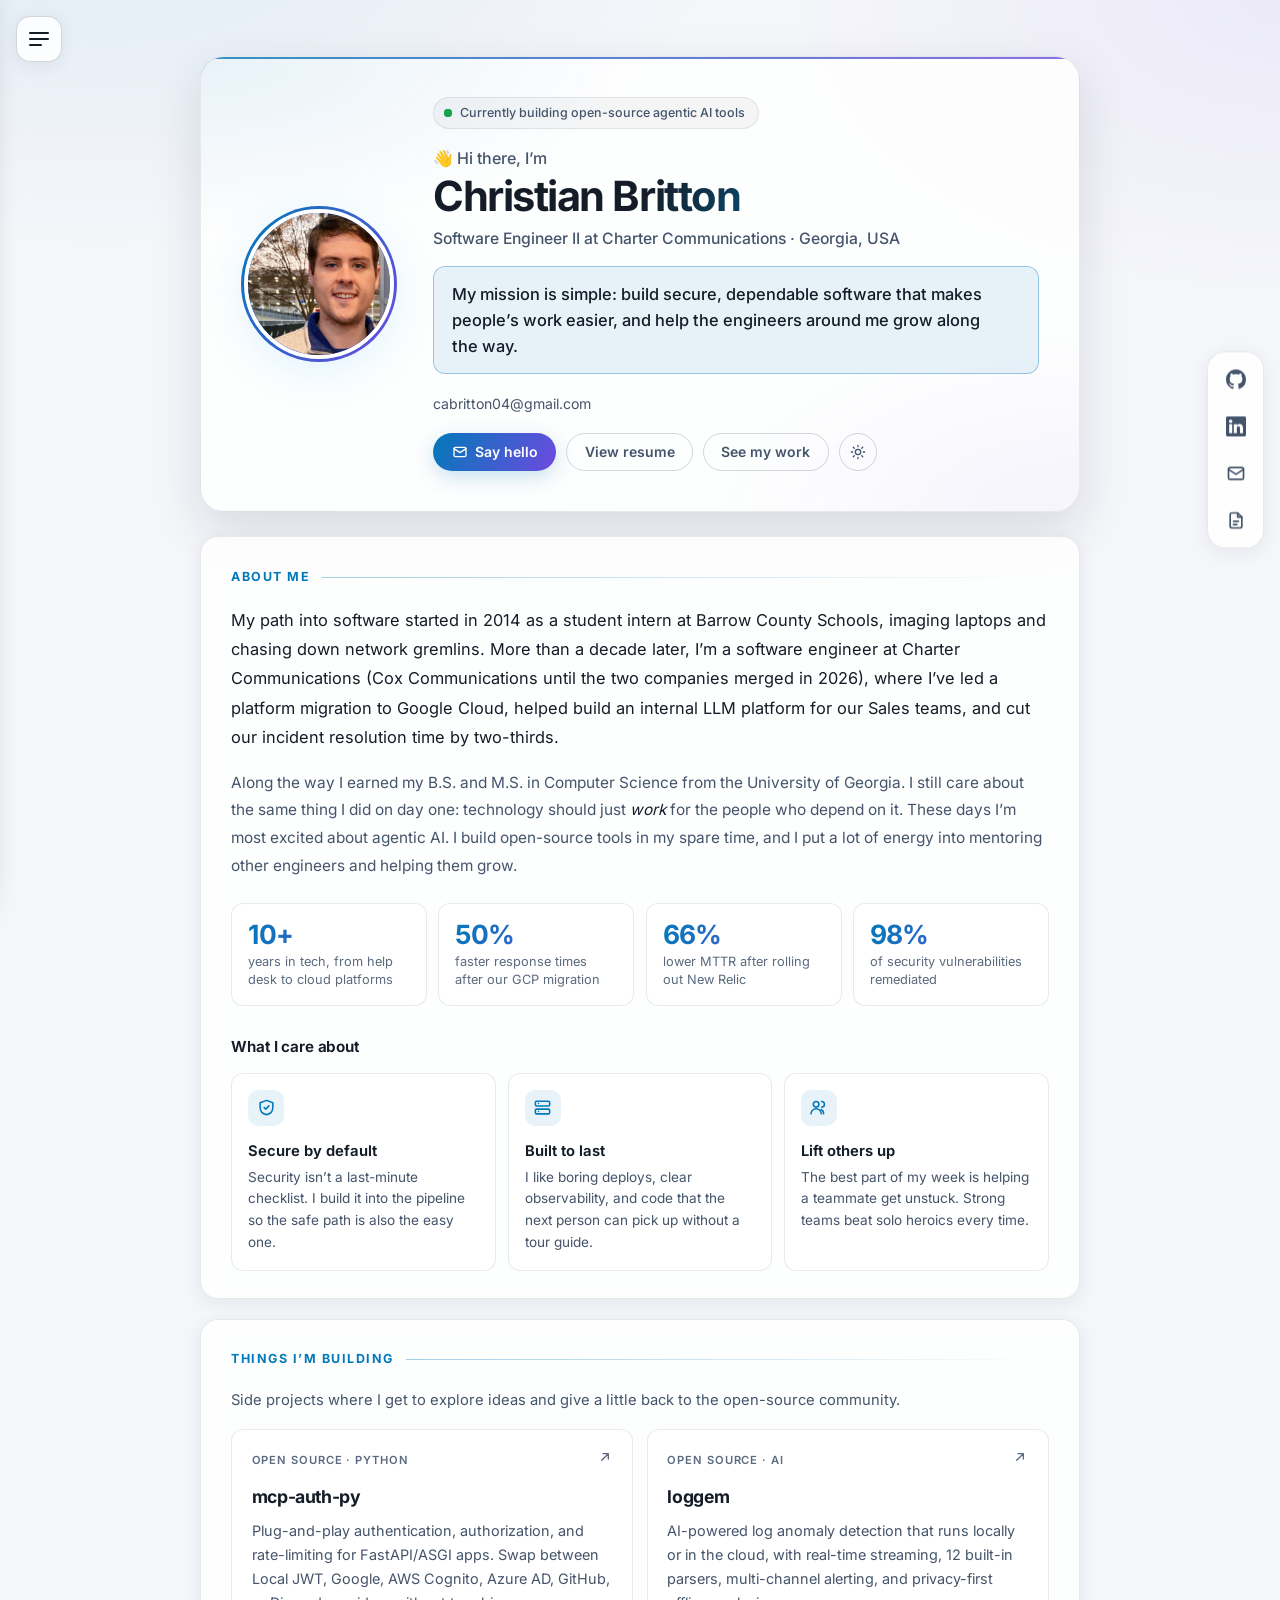
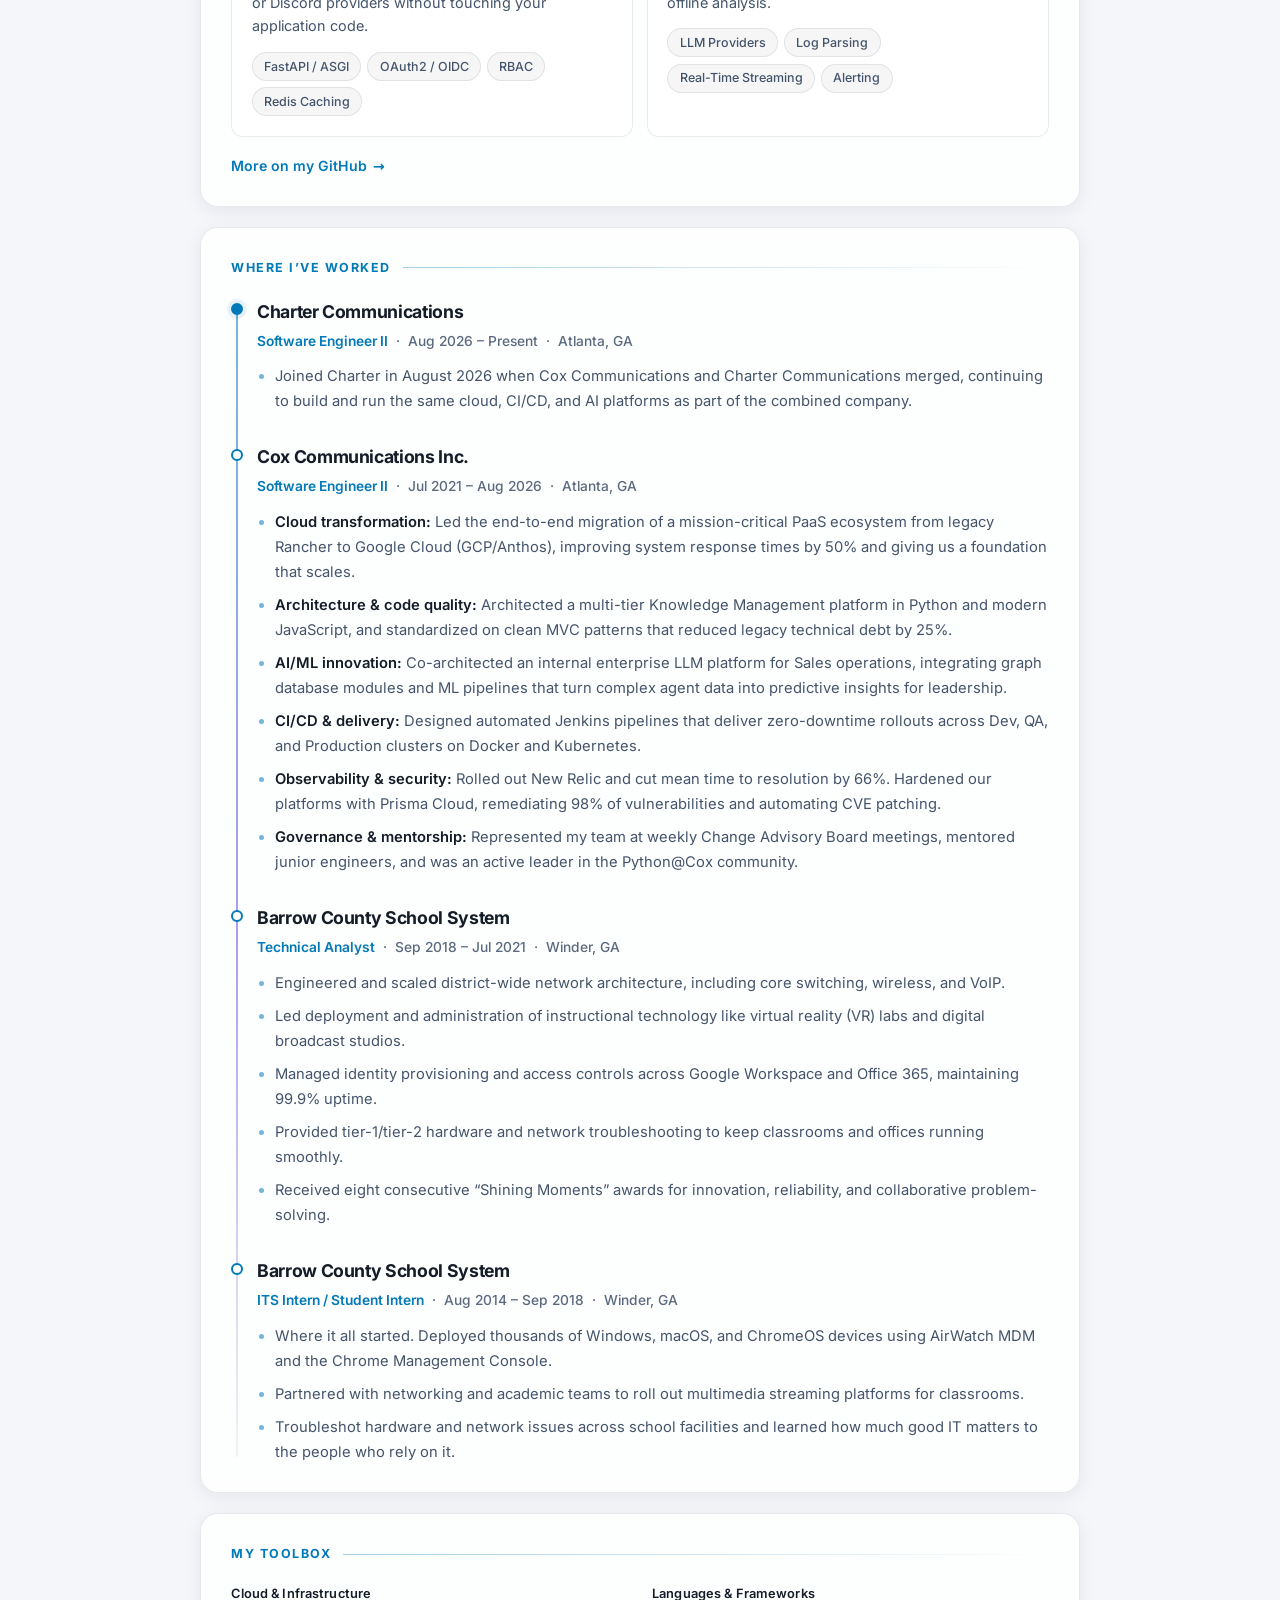
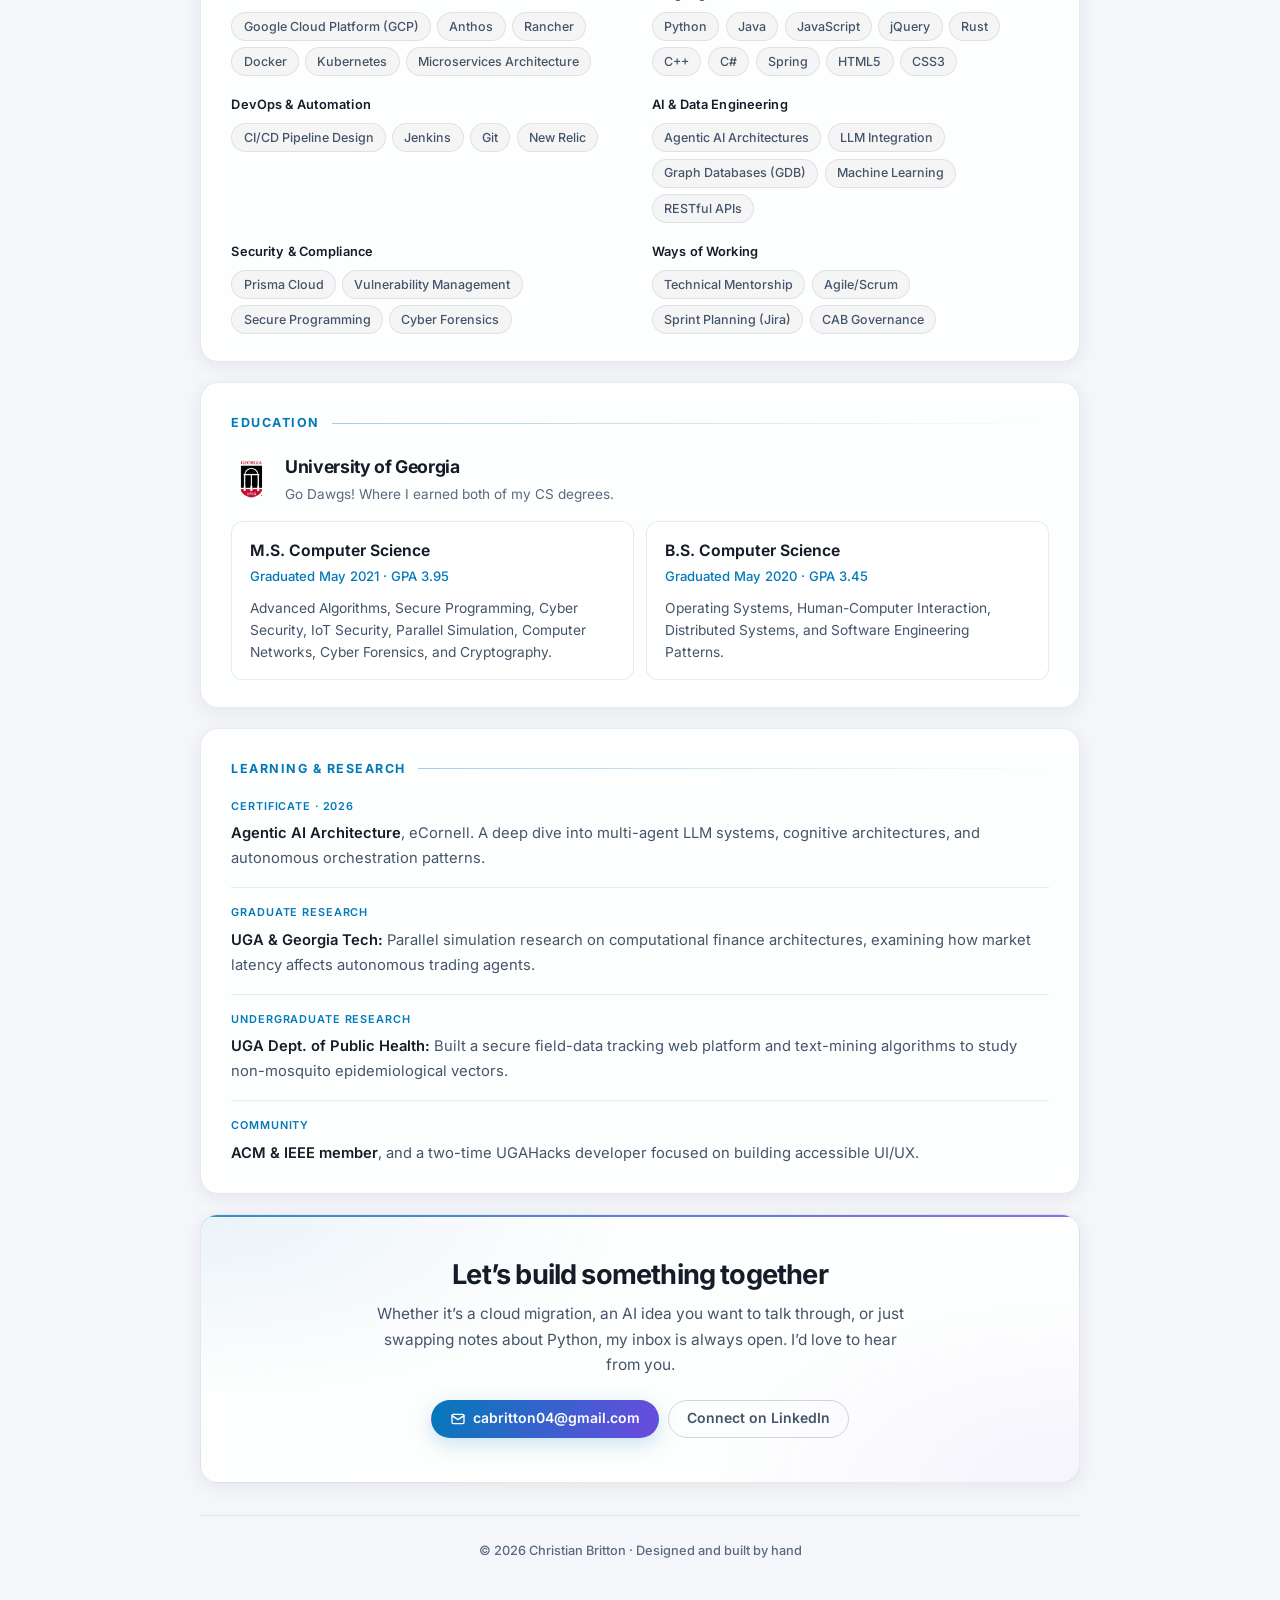
==== commit 70b64da9: "update employment details to reflect transition to Charter Communications following merger with Cox" ====
--- a/index.html
+++ b/index.html
@@ -41,9 +41,8 @@
 
     <!-- Preload critical assets -->
     <link rel="preload" href="resources/fonts/inter-latin-var.woff2" as="font" type="font/woff2" crossorigin>
-    <link rel="preload" href="resources/images/profile.jpg" as="image" fetchpriority="high">
-
-    <link href="resources/styles/index.css" rel="stylesheet" type="text/css">
+
+    <link href="resources/styles/index.css" rel="stylesheet">
 
     <!-- Structured data -->
     <script type="application/ld+json">
@@ -57,7 +56,7 @@
         "jobTitle": "Software Engineer II",
         "worksFor": {
           "@type": "Organization",
-          "name": "Cox Communications"
+          "name": "Charter Communications"
         },
         "alumniOf": {
           "@type": "CollegeOrUniversity",
@@ -82,7 +81,7 @@
       </span>
     </button>
 
-    <div id="menuBackdrop" class="menu-backdrop" hidden></div>
+    <div id="menuBackdrop" class="menu-backdrop"></div>
 
     <!-- Side navigation menu -->
     <nav id="sideMenu" class="side-menu" aria-hidden="true" aria-label="Site menu">
@@ -144,7 +143,7 @@
           <p class="status-pill"><span class="status-dot" aria-hidden="true"></span>Currently building open-source agentic AI tools</p>
           <p class="greeting"><span class="wave" aria-hidden="true">👋</span> Hi there, I&rsquo;m</p>
           <h1>Christian Britton</h1>
-          <p class="role">Software Engineer II at Cox Communications · Georgia, USA</p>
+          <p class="role">Software Engineer II at Charter Communications · Georgia, USA</p>
           <p class="mission">My mission is simple: build secure, dependable software that makes people&rsquo;s work easier, and help the engineers around me grow along the way.</p>
           <p class="contact-line">
             <a href="mailto:cabritton04@gmail.com">cabritton04@gmail.com</a>
@@ -170,7 +169,7 @@
         <section id="about" class="section-card reveal" aria-labelledby="about-title">
           <h2 id="about-title" class="section-title">About Me</h2>
           <div class="section-body">
-            <p class="prose lead">My path into software started in 2014 as a student intern at Barrow County Schools, imaging laptops and chasing down network gremlins. More than a decade later, I&rsquo;m a software engineer at Cox Communications, where I&rsquo;ve led a platform migration to Google Cloud, helped build an internal LLM platform for our Sales teams, and cut our incident resolution time by two-thirds.</p>
+            <p class="prose lead">My path into software started in 2014 as a student intern at Barrow County Schools, imaging laptops and chasing down network gremlins. More than a decade later, I&rsquo;m a software engineer at Charter Communications (Cox Communications until the two companies merged in 2026), where I&rsquo;ve led a platform migration to Google Cloud, helped build an internal LLM platform for our Sales teams, and cut our incident resolution time by two-thirds.</p>
             <p class="prose">Along the way I earned my B.S. and M.S. in Computer Science from the University of Georgia. I still care about the same thing I did on day one: technology should just <em>work</em> for the people who depend on it. These days I&rsquo;m most excited about agentic AI. I build open-source tools in my spare time, and I put a lot of energy into mentoring other engineers and helping them grow.</p>
 
             <ul class="stats" aria-label="Highlights">
@@ -275,11 +274,27 @@
           <div class="section-body timeline">
             <article class="job is-current">
               <div class="job-header">
+                <h3 class="job-org">Charter Communications</h3>
+                <p class="job-meta">
+                  <span class="role-title">Software Engineer II</span>
+                  <span aria-hidden="true">·</span>
+                  <span>Aug 2026 – Present</span>
+                  <span aria-hidden="true">·</span>
+                  <span>Atlanta, GA</span>
+                </p>
+              </div>
+              <ul class="job-list">
+                <li>Joined Charter in August 2026 when Cox Communications and Charter Communications merged, continuing to build and run the same cloud, CI/CD, and AI platforms as part of the combined company.</li>
+              </ul>
+            </article>
+
+            <article class="job">
+              <div class="job-header">
                 <h3 class="job-org">Cox Communications Inc.</h3>
                 <p class="job-meta">
                   <span class="role-title">Software Engineer II</span>
                   <span aria-hidden="true">·</span>
-                  <span>Jul 2021 – Present</span>
+                  <span>Jul 2021 – Aug 2026</span>
                   <span aria-hidden="true">·</span>
                   <span>Atlanta, GA</span>
                 </p>
@@ -290,7 +305,7 @@
                 <li><strong>AI/ML innovation:</strong> Co-architected an internal enterprise LLM platform for Sales operations, integrating graph database modules and ML pipelines that turn complex agent data into predictive insights for leadership.</li>
                 <li><strong>CI/CD &amp; delivery:</strong> Designed automated Jenkins pipelines that deliver zero-downtime rollouts across Dev, QA, and Production clusters on Docker and Kubernetes.</li>
                 <li><strong>Observability &amp; security:</strong> Rolled out New Relic and cut mean time to resolution by 66%. Hardened our platforms with Prisma Cloud, remediating 98% of vulnerabilities and automating CVE patching.</li>
-                <li><strong>Governance &amp; mentorship:</strong> Represent my team at weekly Change Advisory Board meetings, mentor junior engineers, and stay active as a leader in the Python@Cox community.</li>
+                <li><strong>Governance &amp; mentorship:</strong> Represented my team at weekly Change Advisory Board meetings, mentored junior engineers, and was an active leader in the Python@Cox community.</li>
               </ul>
             </article>
 
@@ -488,41 +503,31 @@
         if (yearEl) yearEl.textContent = new Date().getFullYear();
 
         /* ---- Theme toggle ---- */
+        var root = document.documentElement;
         var themeToggle = document.getElementById('themeToggle');
+        var themeMeta = document.querySelector('meta[name="theme-color"]');
         var THEME_COLORS = { dark: '#0b0e13', light: '#f5f6fa' };
 
-        function applyThemeMeta(theme) {
-          var meta = document.querySelector('meta[name="theme-color"]');
-          if (meta) meta.setAttribute('content', THEME_COLORS[theme] || THEME_COLORS.dark);
-          if (themeToggle) {
-            themeToggle.setAttribute(
-              'aria-label',
-              theme === 'dark' ? 'Switch to light theme' : 'Switch to dark theme'
-            );
-          }
+        function setTheme(theme) {
+          root.setAttribute('data-theme', theme);
+          themeMeta.setAttribute('content', THEME_COLORS[theme]);
+          themeToggle.setAttribute('aria-label', theme === 'dark' ? 'Switch to light theme' : 'Switch to dark theme');
         }
 
-        applyThemeMeta(document.documentElement.getAttribute('data-theme'));
-
-        if (themeToggle) {
-          themeToggle.addEventListener('click', function () {
-            var next = document.documentElement.getAttribute('data-theme') === 'light' ? 'dark' : 'light';
-            document.documentElement.setAttribute('data-theme', next);
-            try { localStorage.setItem('theme', next); } catch (e) {}
-            applyThemeMeta(next);
-          });
-        }
+        setTheme(root.getAttribute('data-theme'));
+
+        themeToggle.addEventListener('click', function () {
+          var next = root.getAttribute('data-theme') === 'light' ? 'dark' : 'light';
+          try { localStorage.setItem('theme', next); } catch (e) {}
+          setTheme(next);
+        });
 
         // Follow OS preference changes while no explicit choice is stored
         if (window.matchMedia) {
           window.matchMedia('(prefers-color-scheme: light)').addEventListener('change', function (e) {
             var stored = null;
             try { stored = localStorage.getItem('theme'); } catch (err) {}
-            if (stored !== 'light' && stored !== 'dark') {
-              var next = e.matches ? 'light' : 'dark';
-              document.documentElement.setAttribute('data-theme', next);
-              applyThemeMeta(next);
-            }
+            if (stored !== 'light' && stored !== 'dark') setTheme(e.matches ? 'light' : 'dark');
           });
         }
 
@@ -550,11 +555,8 @@
           hamburger.classList.add('open');
           hamburger.setAttribute('aria-expanded', 'true');
           sideMenu.setAttribute('aria-hidden', 'false');
-          if (backdrop) {
-            backdrop.hidden = false;
-            backdrop.classList.add('visible');
-          }
-          if (firstLink) firstLink.focus();
+          backdrop.classList.add('visible');
+          firstLink.focus();
         }
 
         function closeMenu(restoreFocus) {
@@ -562,23 +564,15 @@
           hamburger.classList.remove('open');
           hamburger.setAttribute('aria-expanded', 'false');
           sideMenu.setAttribute('aria-hidden', 'true');
-          if (backdrop) {
-            backdrop.classList.remove('visible');
-            backdrop.hidden = true;
-          }
+          backdrop.classList.remove('visible');
           if (restoreFocus !== false && lastFocused) lastFocused.focus();
         }
 
-        if (hamburger) {
-          hamburger.addEventListener('click', function () {
-            var expanded = hamburger.getAttribute('aria-expanded') === 'true';
-            if (expanded) closeMenu();
-            else openMenu();
-          });
-        }
-
-        if (sideClose) sideClose.addEventListener('click', function () { closeMenu(); });
-        if (backdrop) backdrop.addEventListener('click', function () { closeMenu(); });
+        // The hamburger is hidden while the menu is open, so it only ever opens it;
+        // the close button, backdrop, Escape, and in-page links close it.
+        hamburger.addEventListener('click', openMenu);
+        sideClose.addEventListener('click', function () { closeMenu(); });
+        backdrop.addEventListener('click', function () { closeMenu(); });
 
         // In-page links close the menu and let the browser scroll to the section
         sideMenu.querySelectorAll('a[href^="#"]').forEach(function (link) {
@@ -609,14 +603,6 @@
             }
           }
         });
-
-        document.addEventListener('click', function (e) {
-          if (!sideMenu.classList.contains('open')) return;
-          var target = e.target;
-          if (target === hamburger || hamburger.contains(target)) return;
-          if (sideMenu.contains(target)) return;
-          closeMenu();
-        });
       })();
     </script>
   </body>
--- a/resources/styles/index.css
+++ b/resources/styles/index.css
@@ -1414,11 +1414,6 @@
     animation-duration: 0.01ms !important;
     animation-iteration-count: 1 !important;
   }
-
-  .js .reveal {
-    opacity: 1;
-    transform: none;
-  }
 }
 
 @media print {
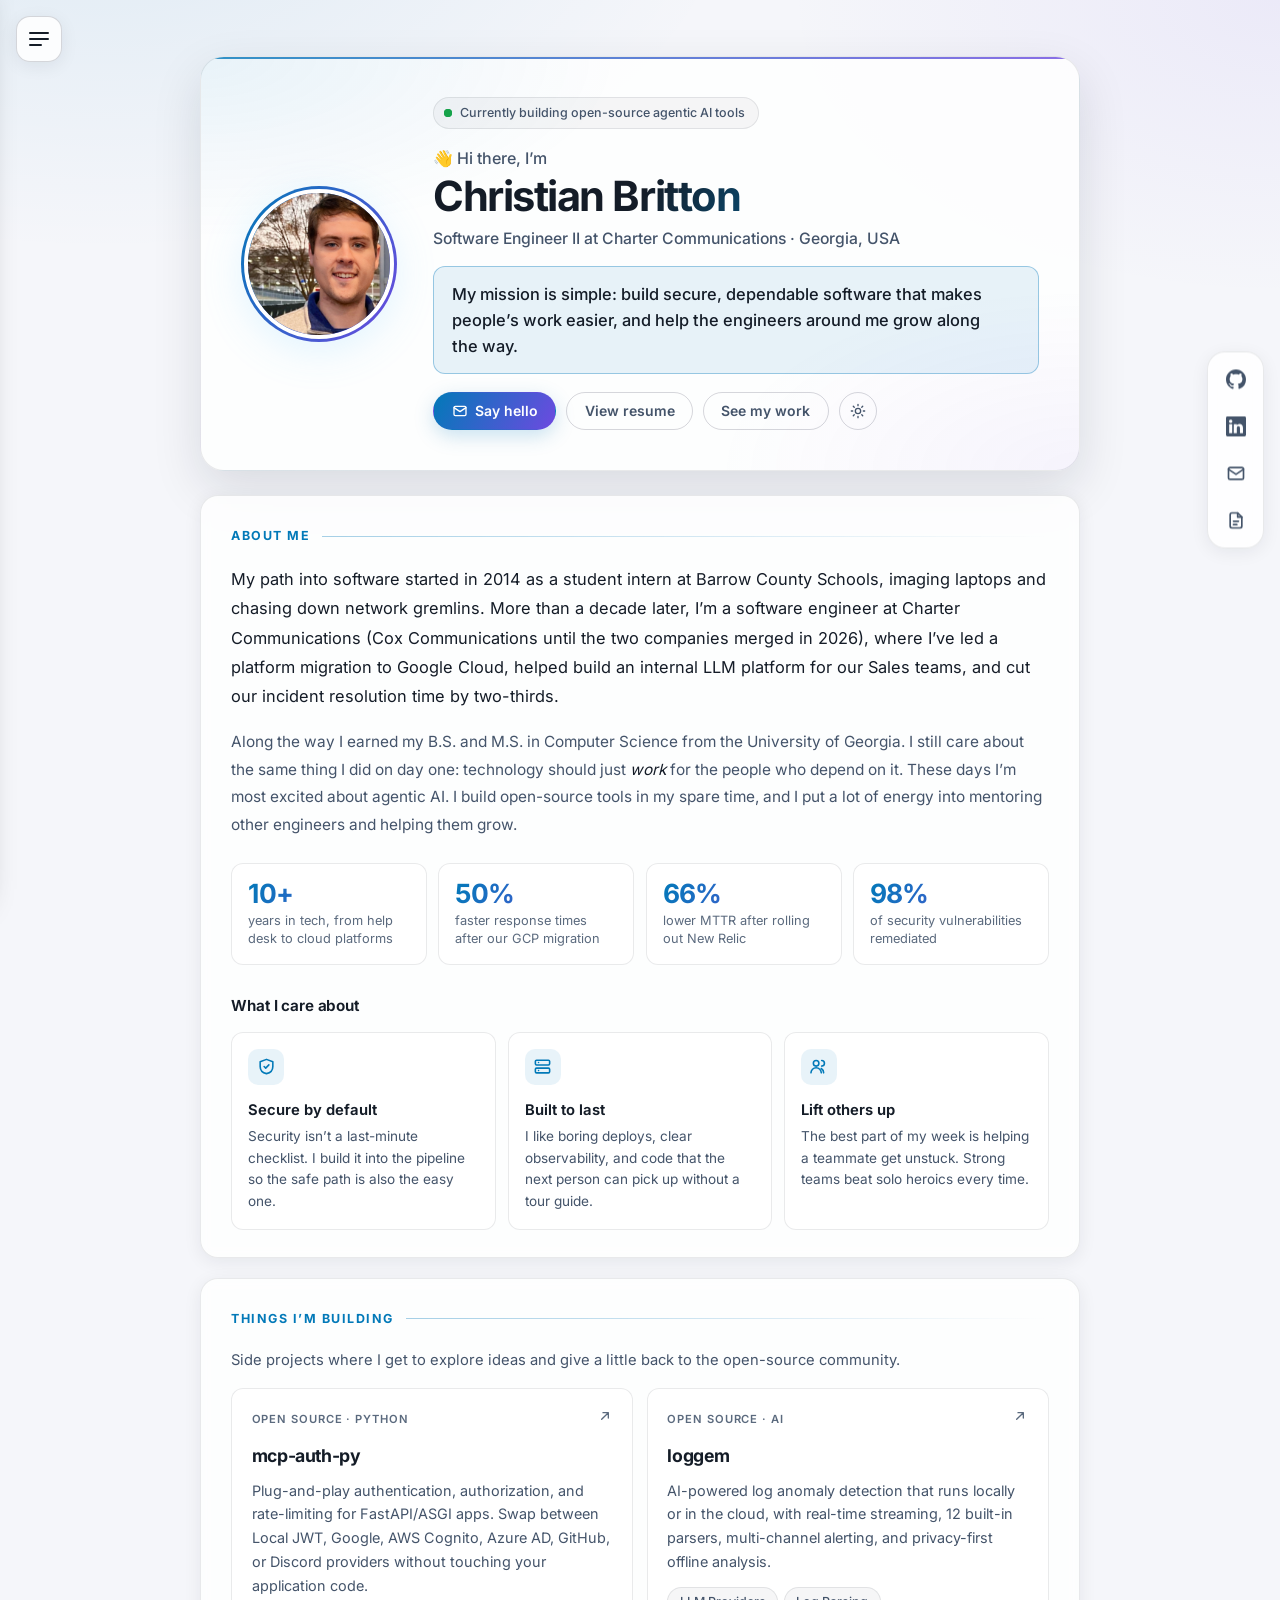
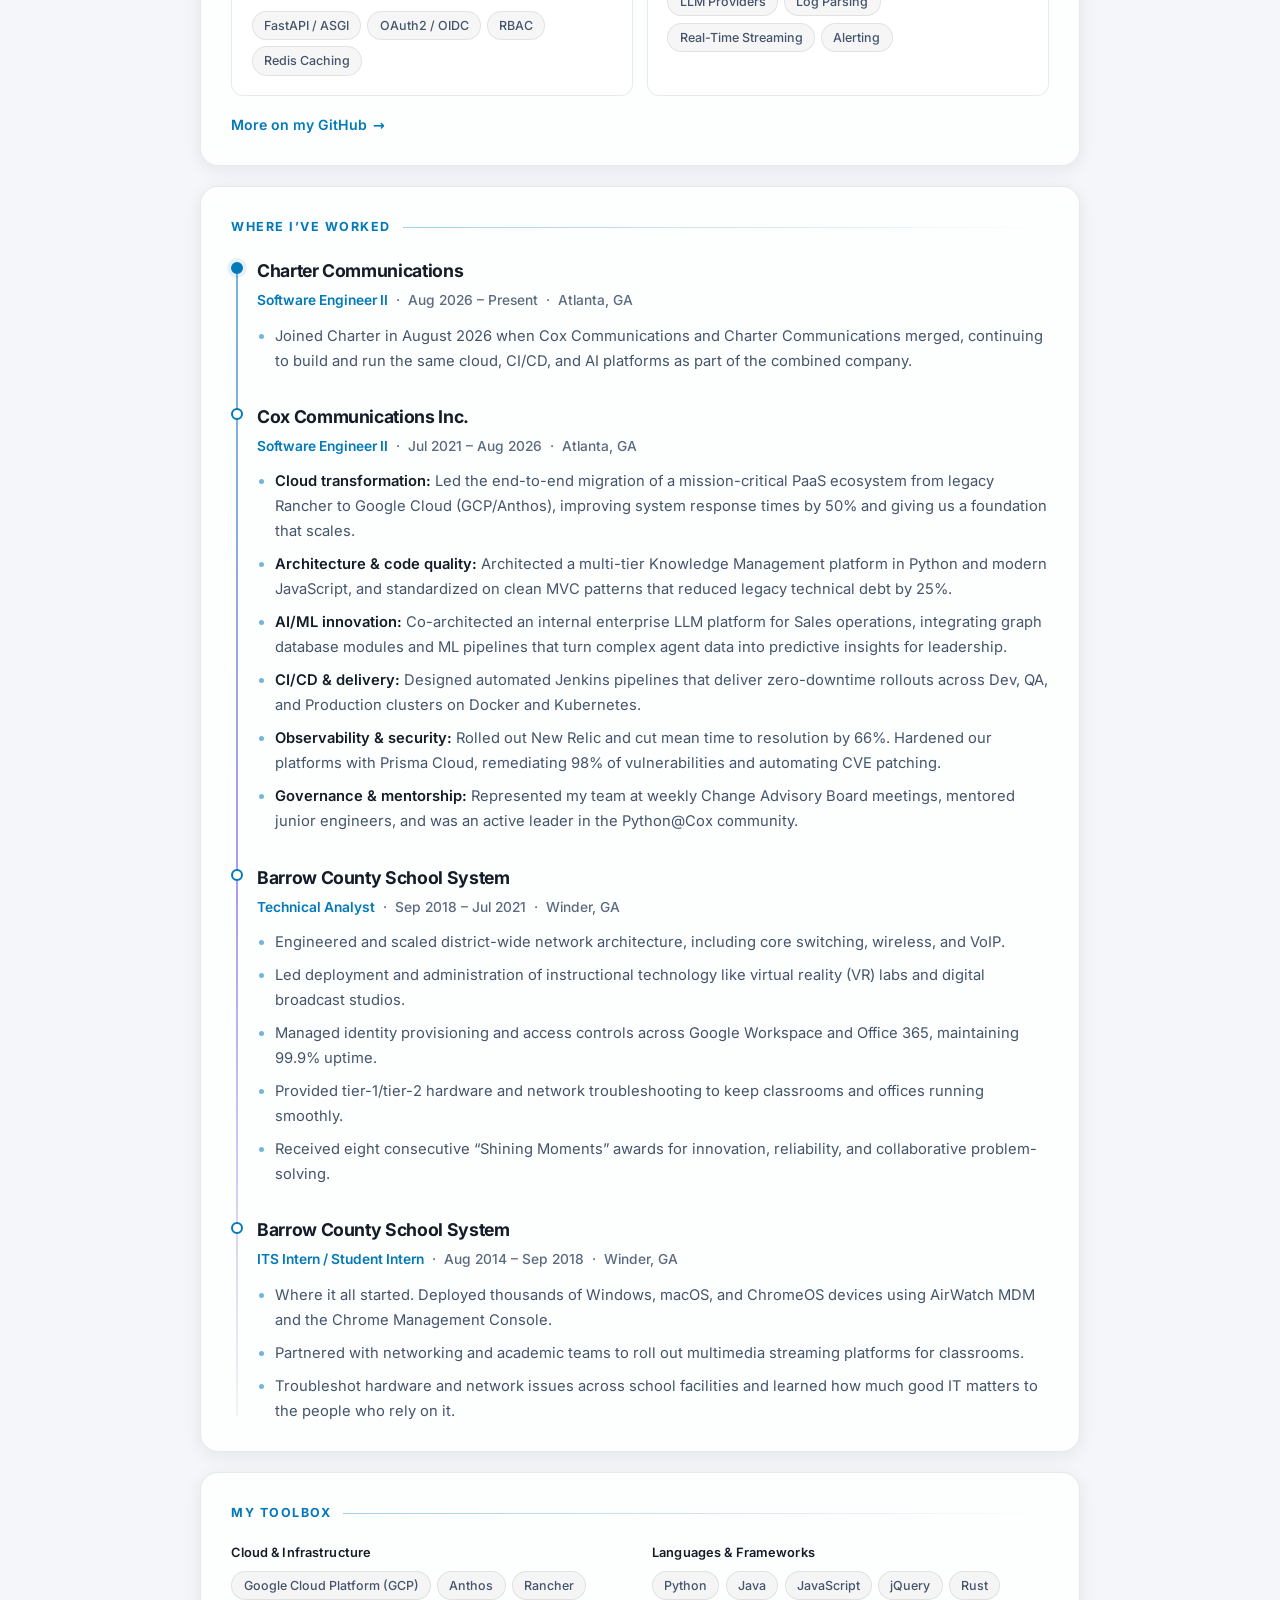
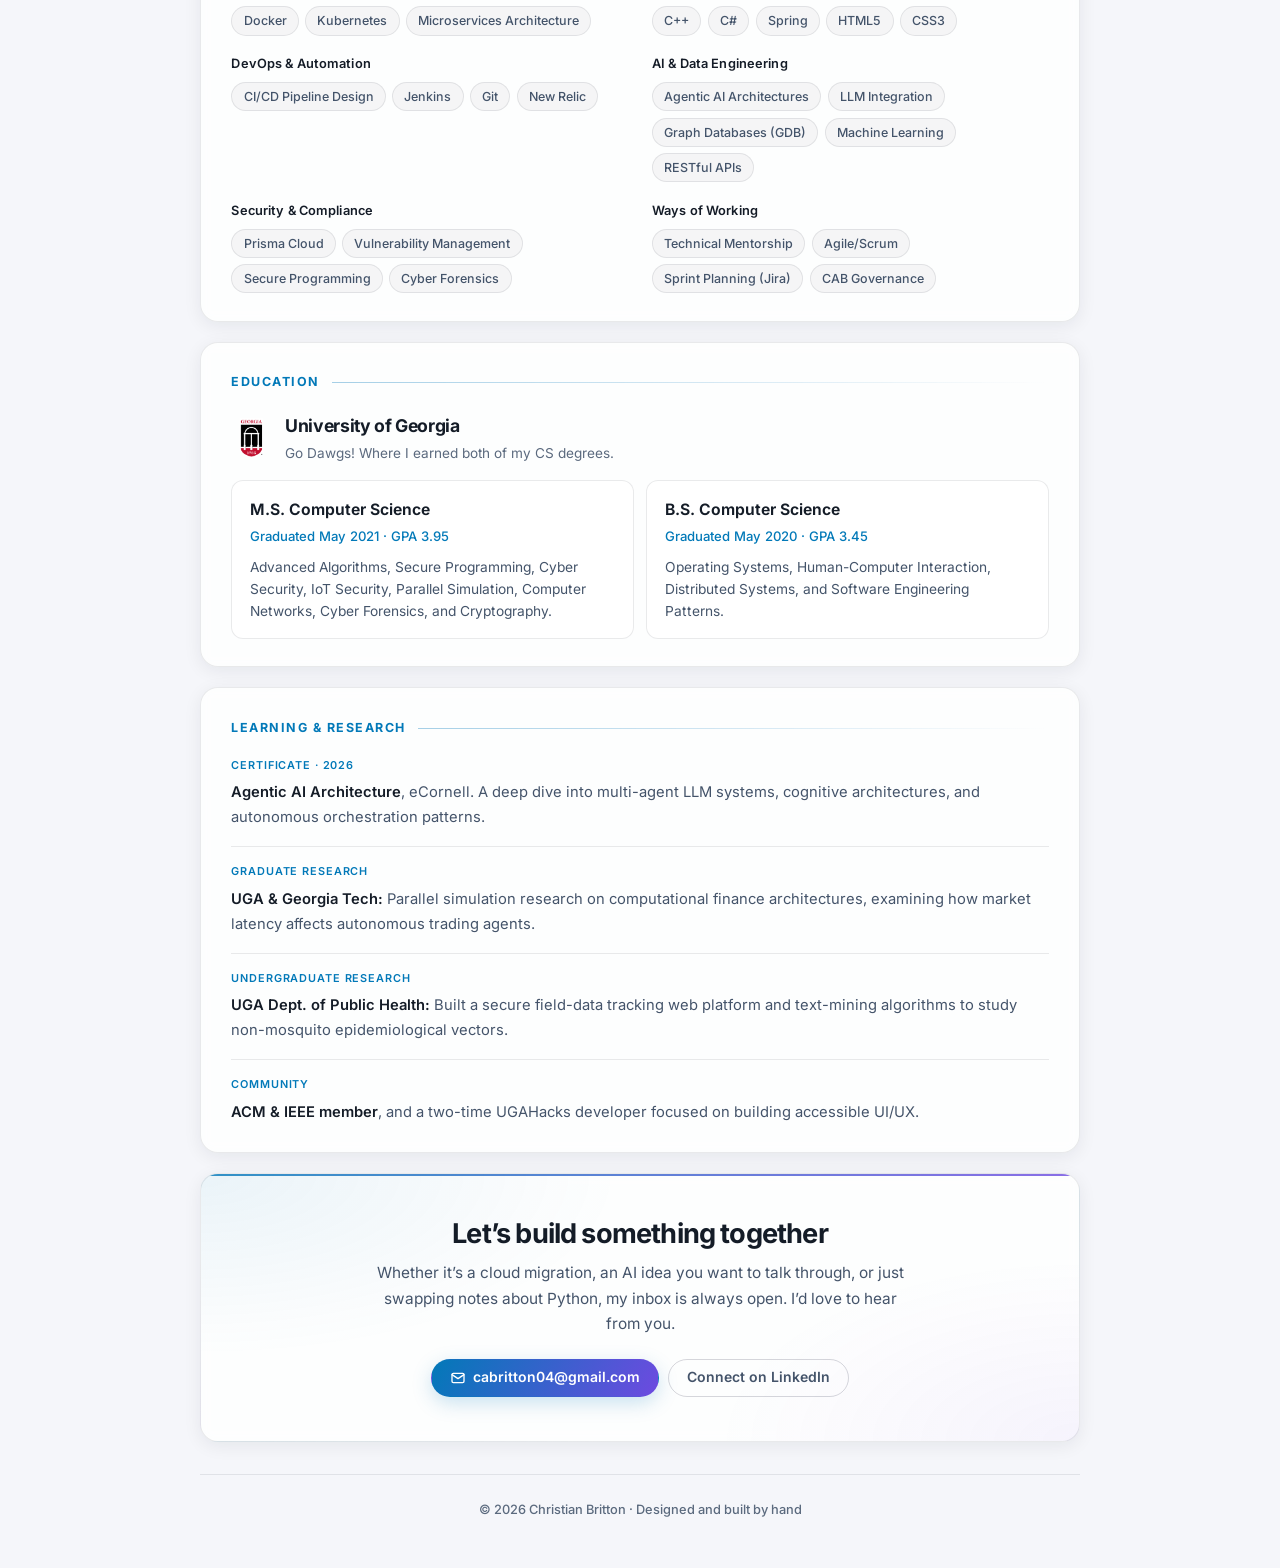
==== commit 7de5fc5f: "remove contact email from profile and associated CSS styles" ====
--- a/index.html
+++ b/index.html
@@ -145,9 +145,6 @@
           <h1>Christian Britton</h1>
           <p class="role">Software Engineer II at Charter Communications · Georgia, USA</p>
           <p class="mission">My mission is simple: build secure, dependable software that makes people&rsquo;s work easier, and help the engineers around me grow along the way.</p>
-          <p class="contact-line">
-            <a href="mailto:cabritton04@gmail.com">cabritton04@gmail.com</a>
-          </p>
           <div class="hero-actions">
             <a class="btn btn-primary" href="mailto:cabritton04@gmail.com">
               <svg viewBox="0 0 24 24" aria-hidden="true"><rect x="3" y="5" width="18" height="14" rx="2"/><path d="m3 7 9 6 9-6"/></svg>
--- a/resources/styles/index.css
+++ b/resources/styles/index.css
@@ -558,30 +558,6 @@
   text-wrap: pretty;
 }
 
-.profileHeader .contact-line {
-  margin: 0;
-  font-size: 0.88rem;
-  color: var(--text-soft);
-  display: flex;
-  flex-wrap: wrap;
-  gap: 0.35rem 0.75rem;
-  justify-content: center;
-  align-items: center;
-}
-
-.profileHeader .contact-line a {
-  color: var(--text-muted);
-}
-
-.profileHeader .contact-line a:hover {
-  color: var(--accent);
-}
-
-.contact-sep {
-  color: var(--border-strong);
-  user-select: none;
-}
-
 .hero-actions {
   display: flex;
   flex-wrap: wrap;
@@ -1329,10 +1305,6 @@
     min-width: 0;
   }
 
-  .profileHeader .contact-line {
-    justify-content: flex-start;
-  }
-
   .hero-actions {
     justify-content: flex-start;
   }
